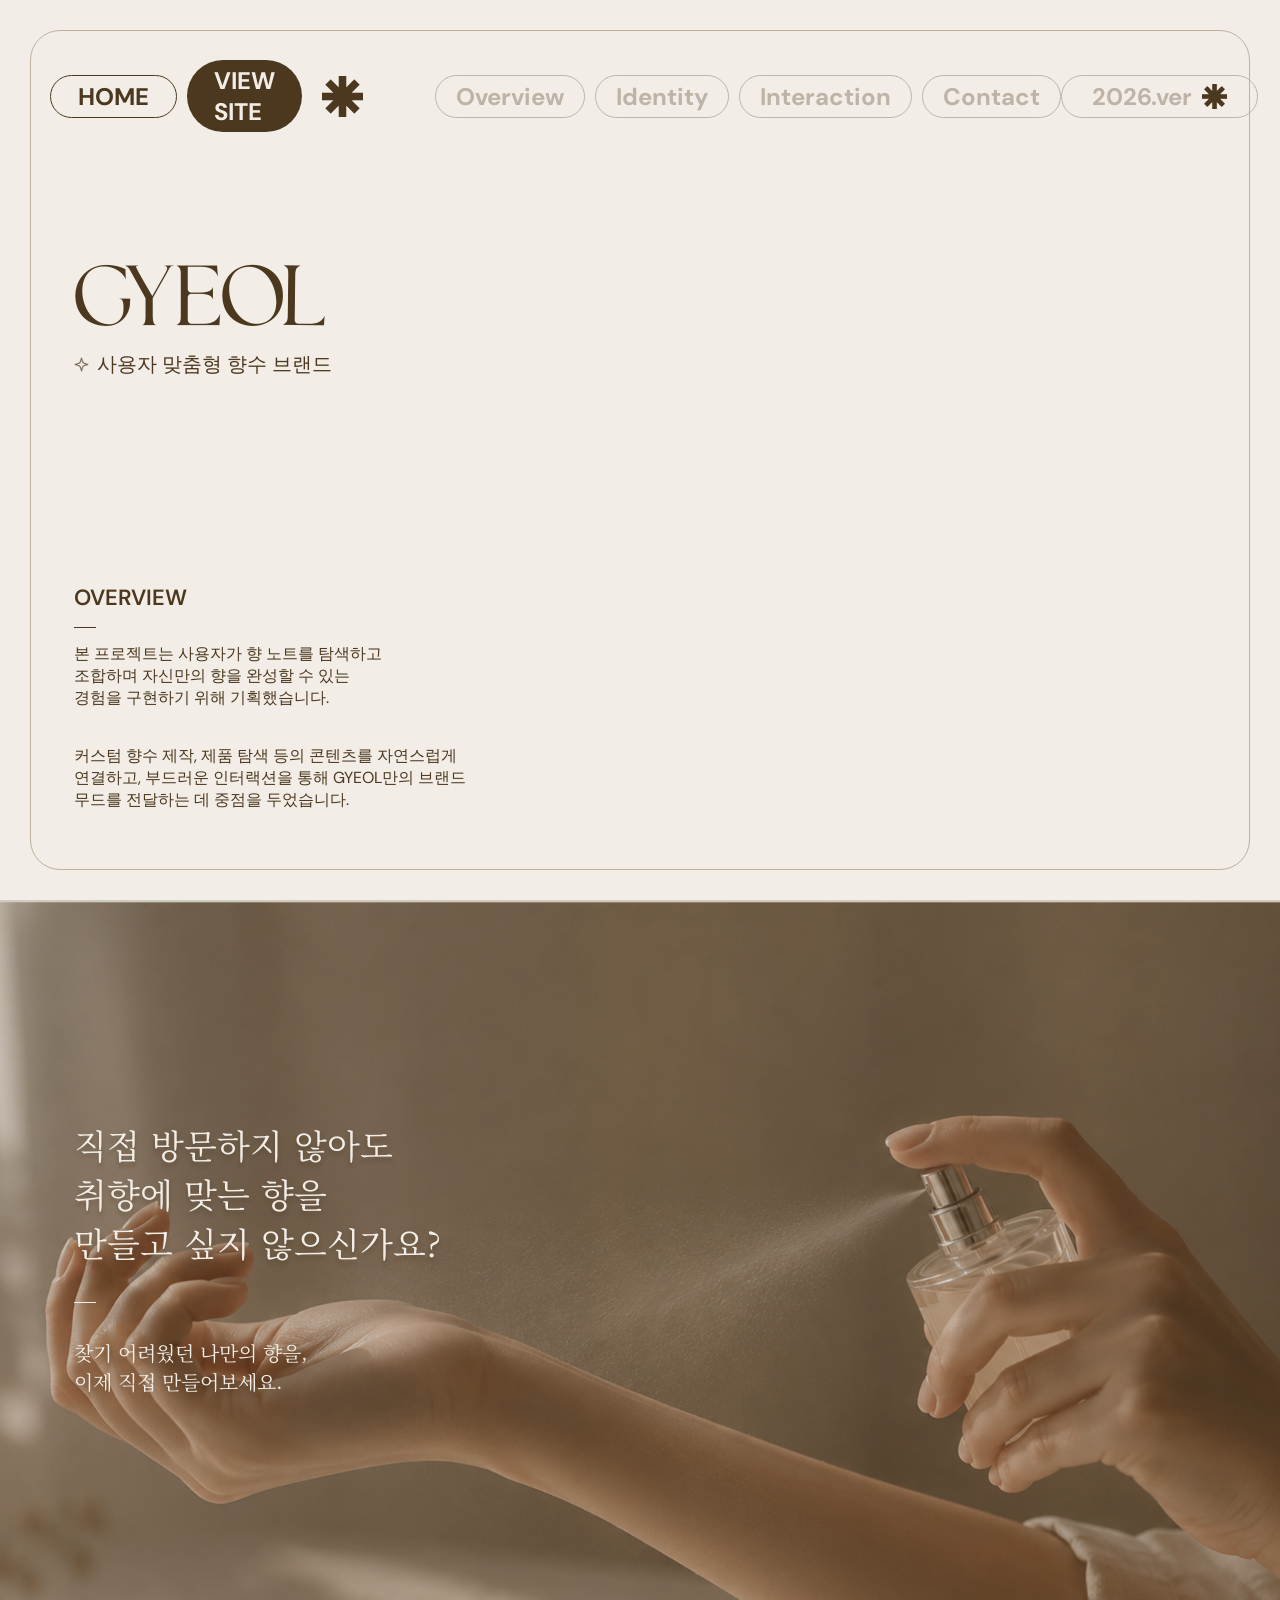
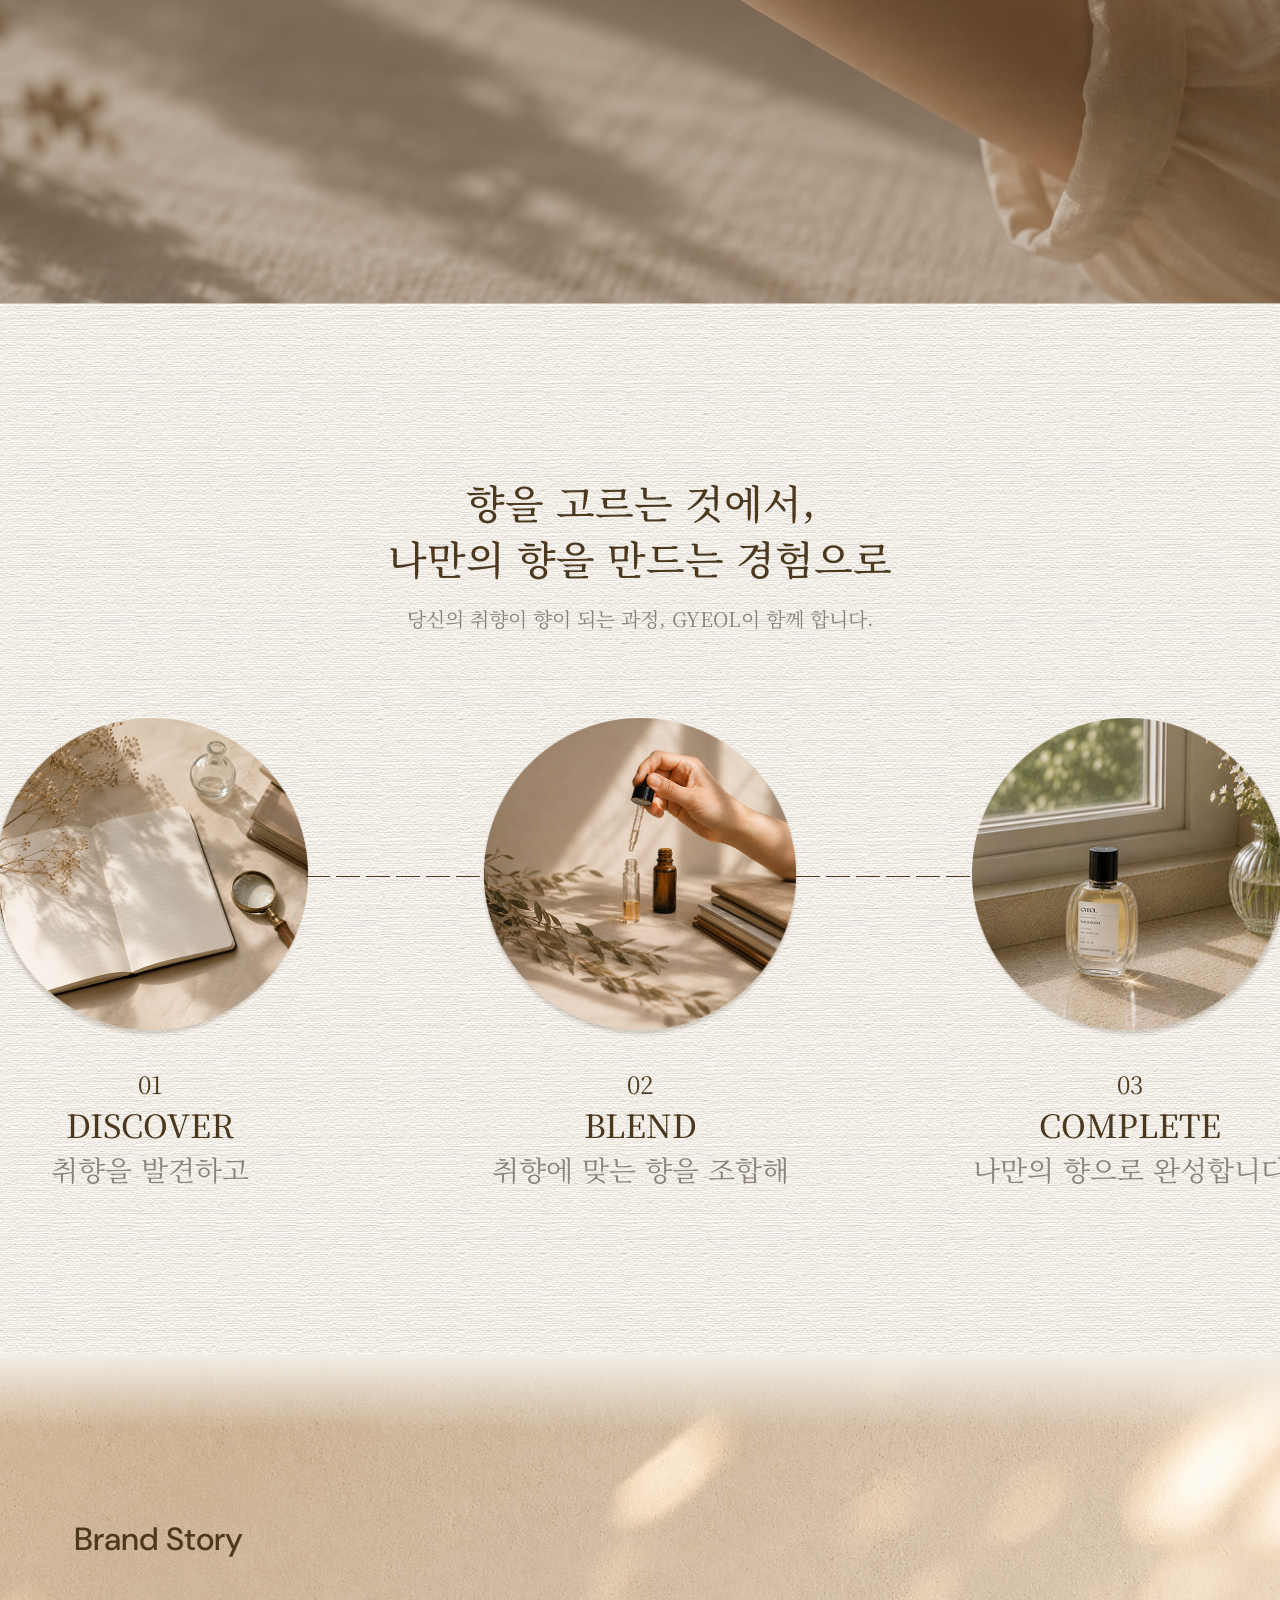
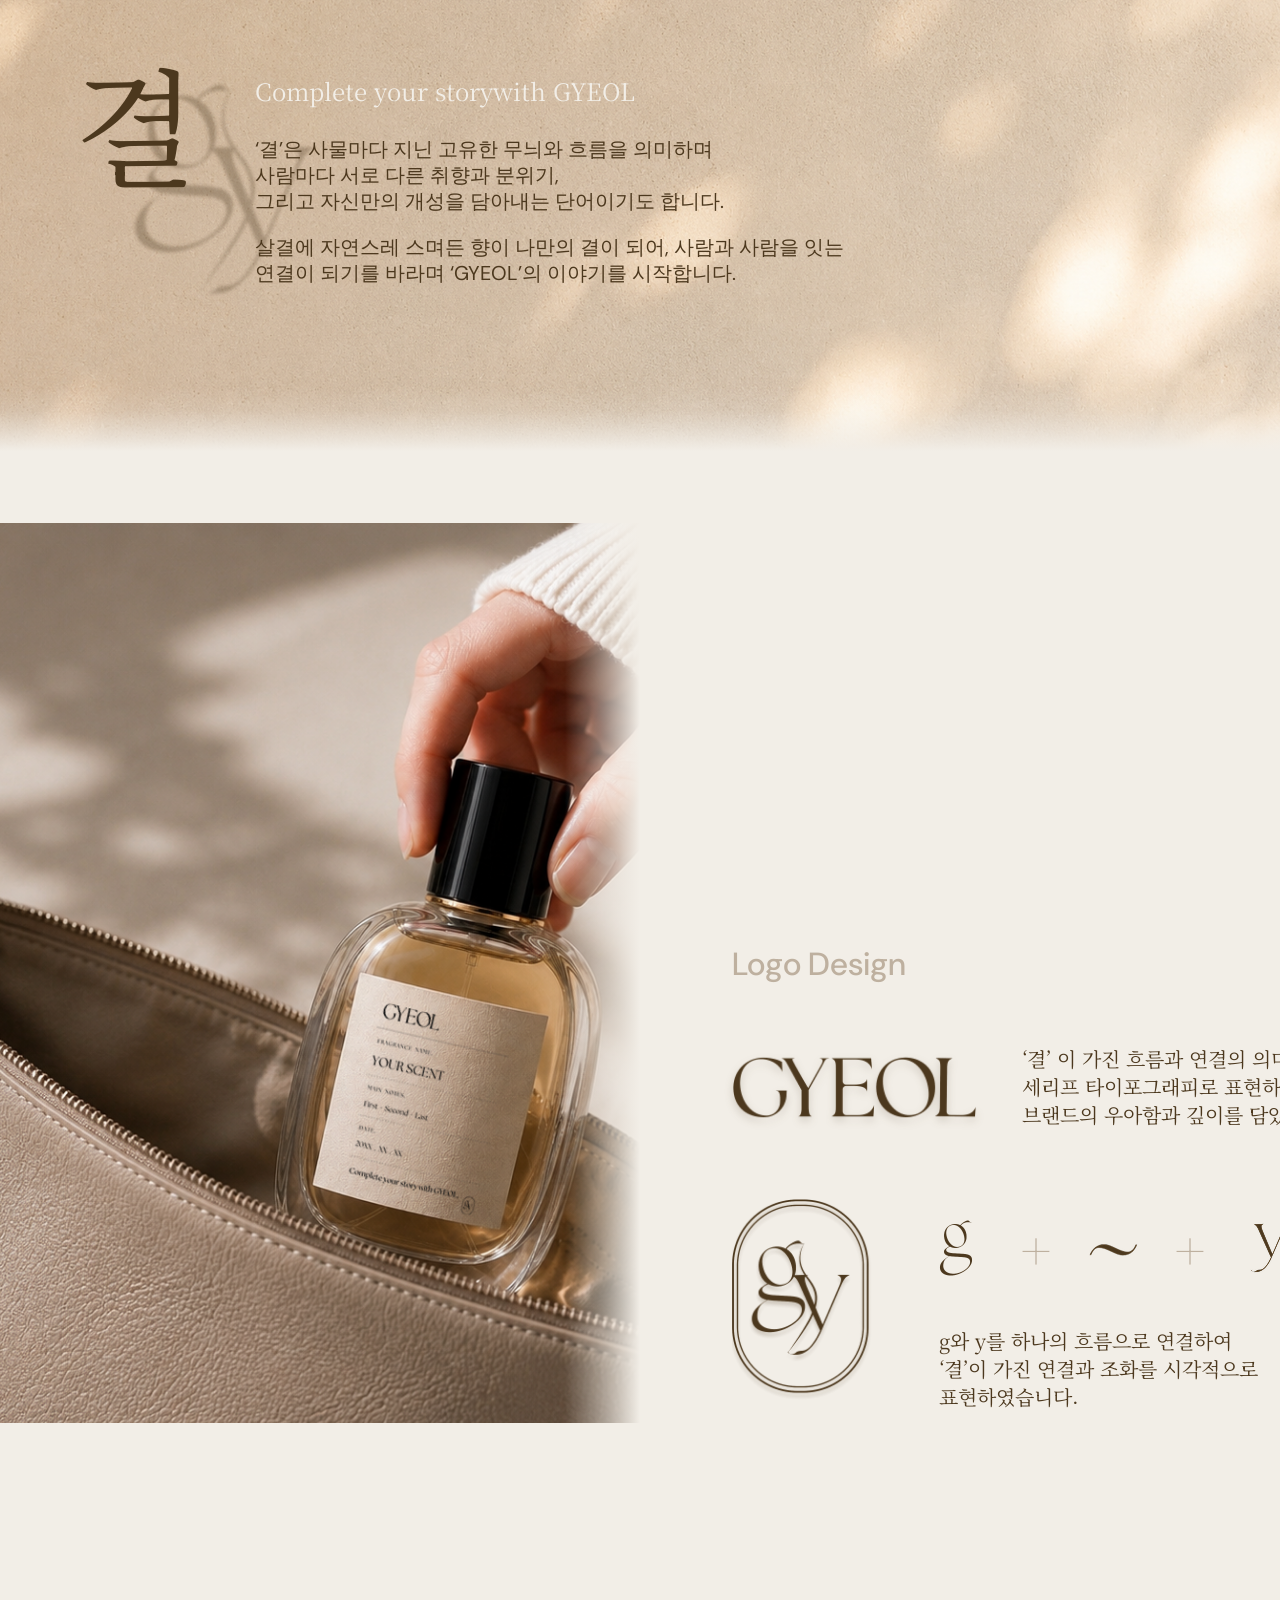
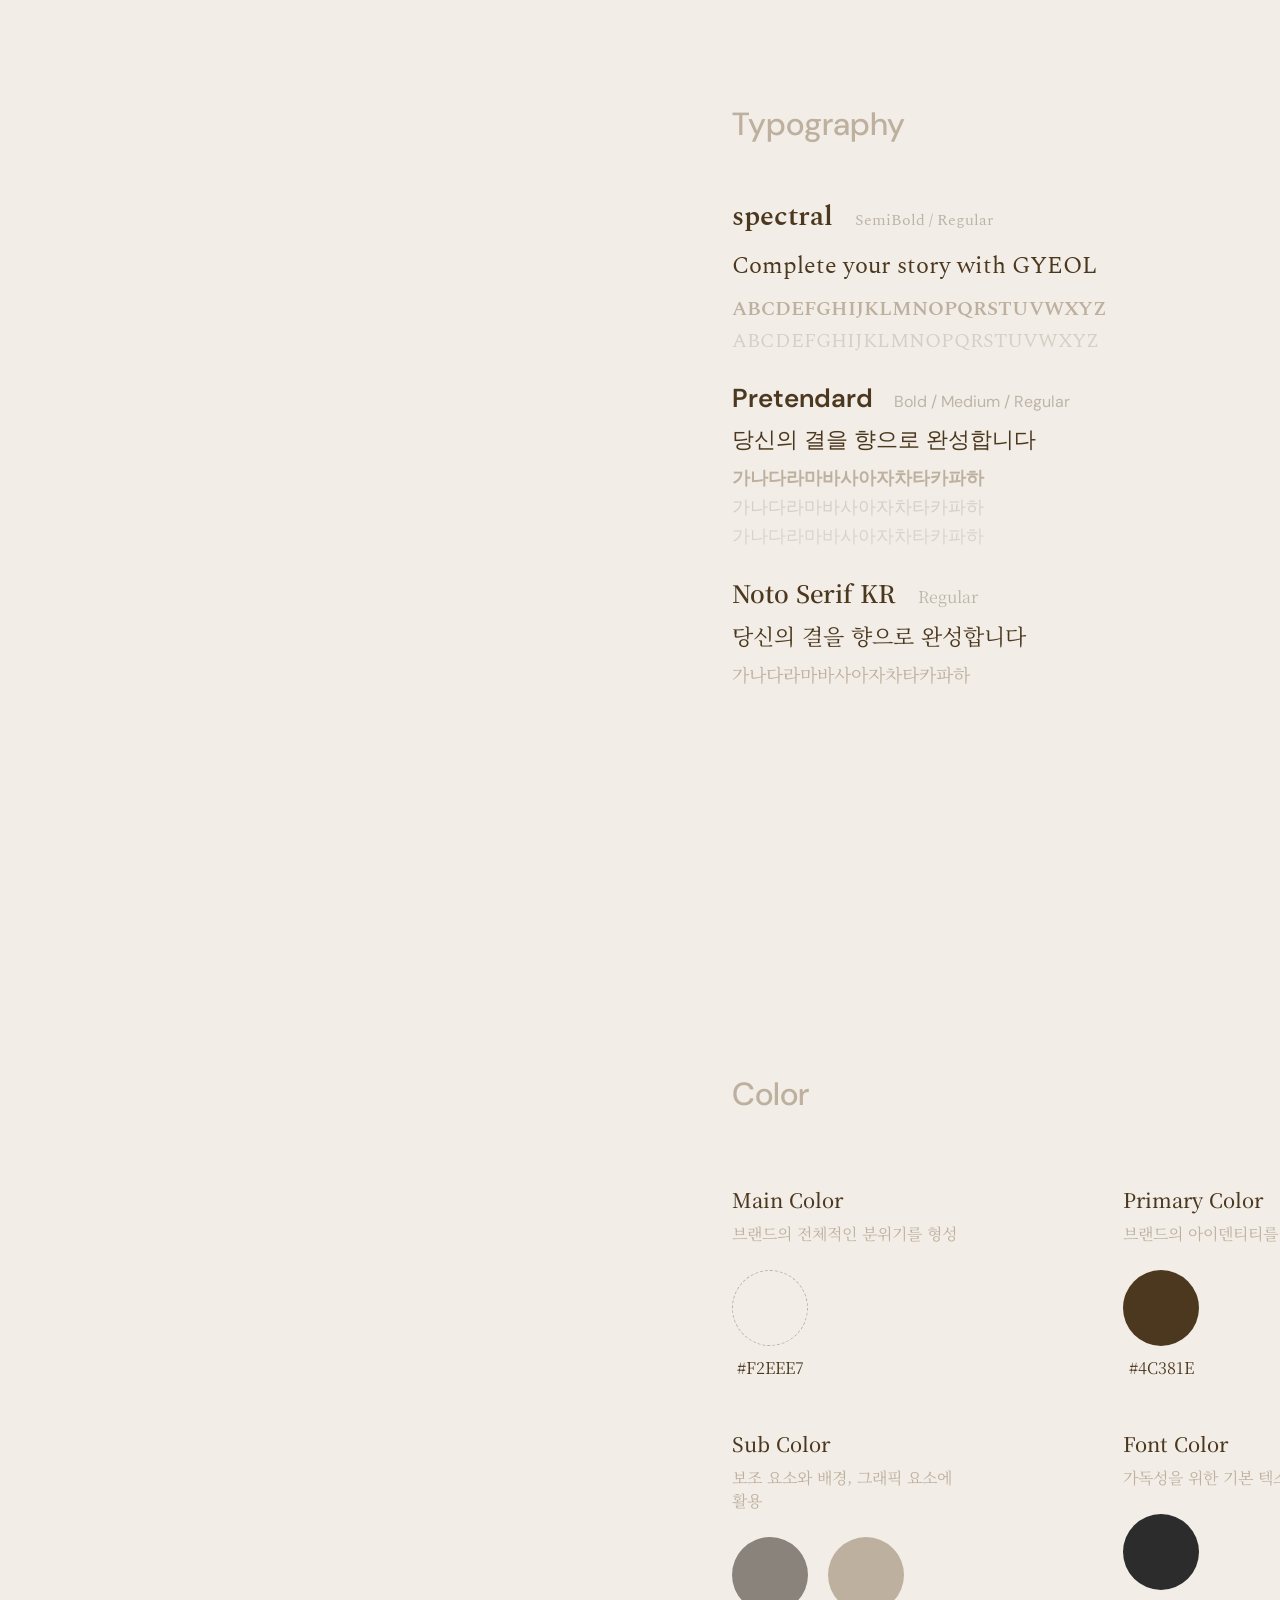
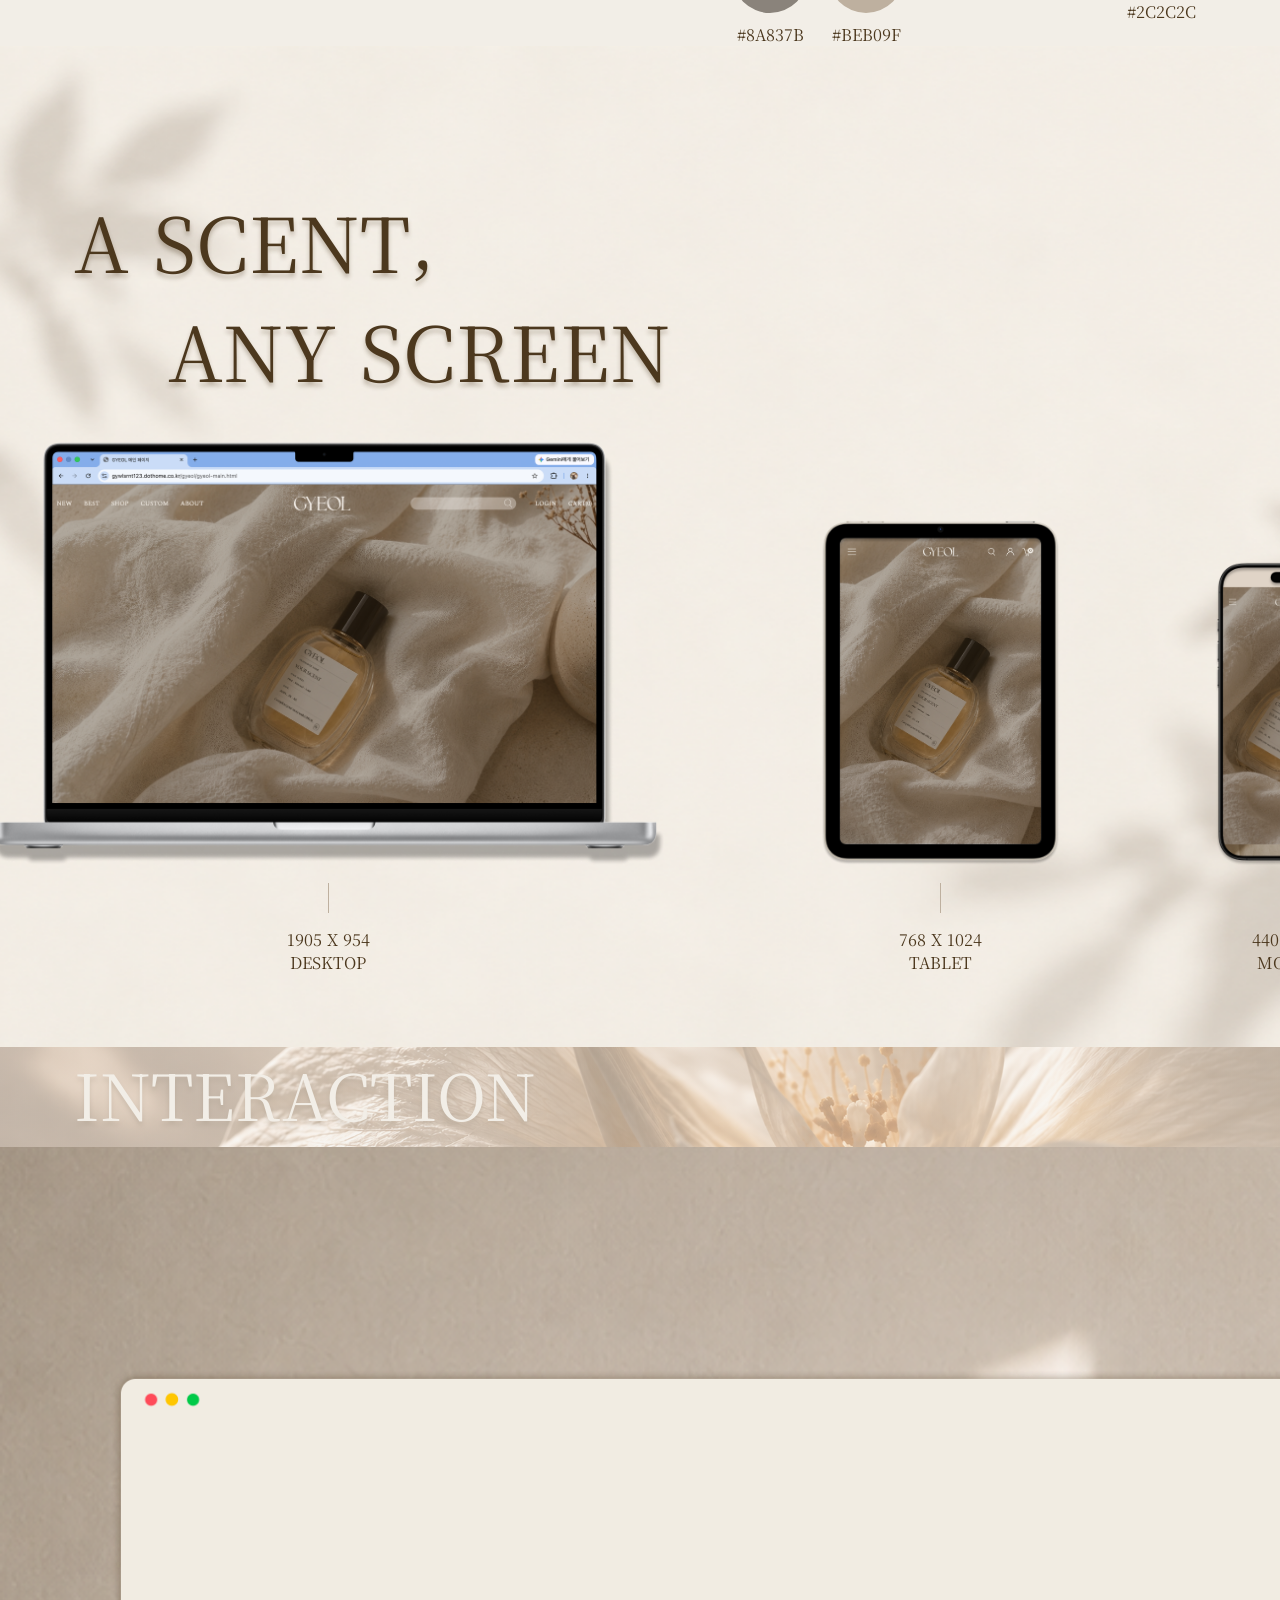
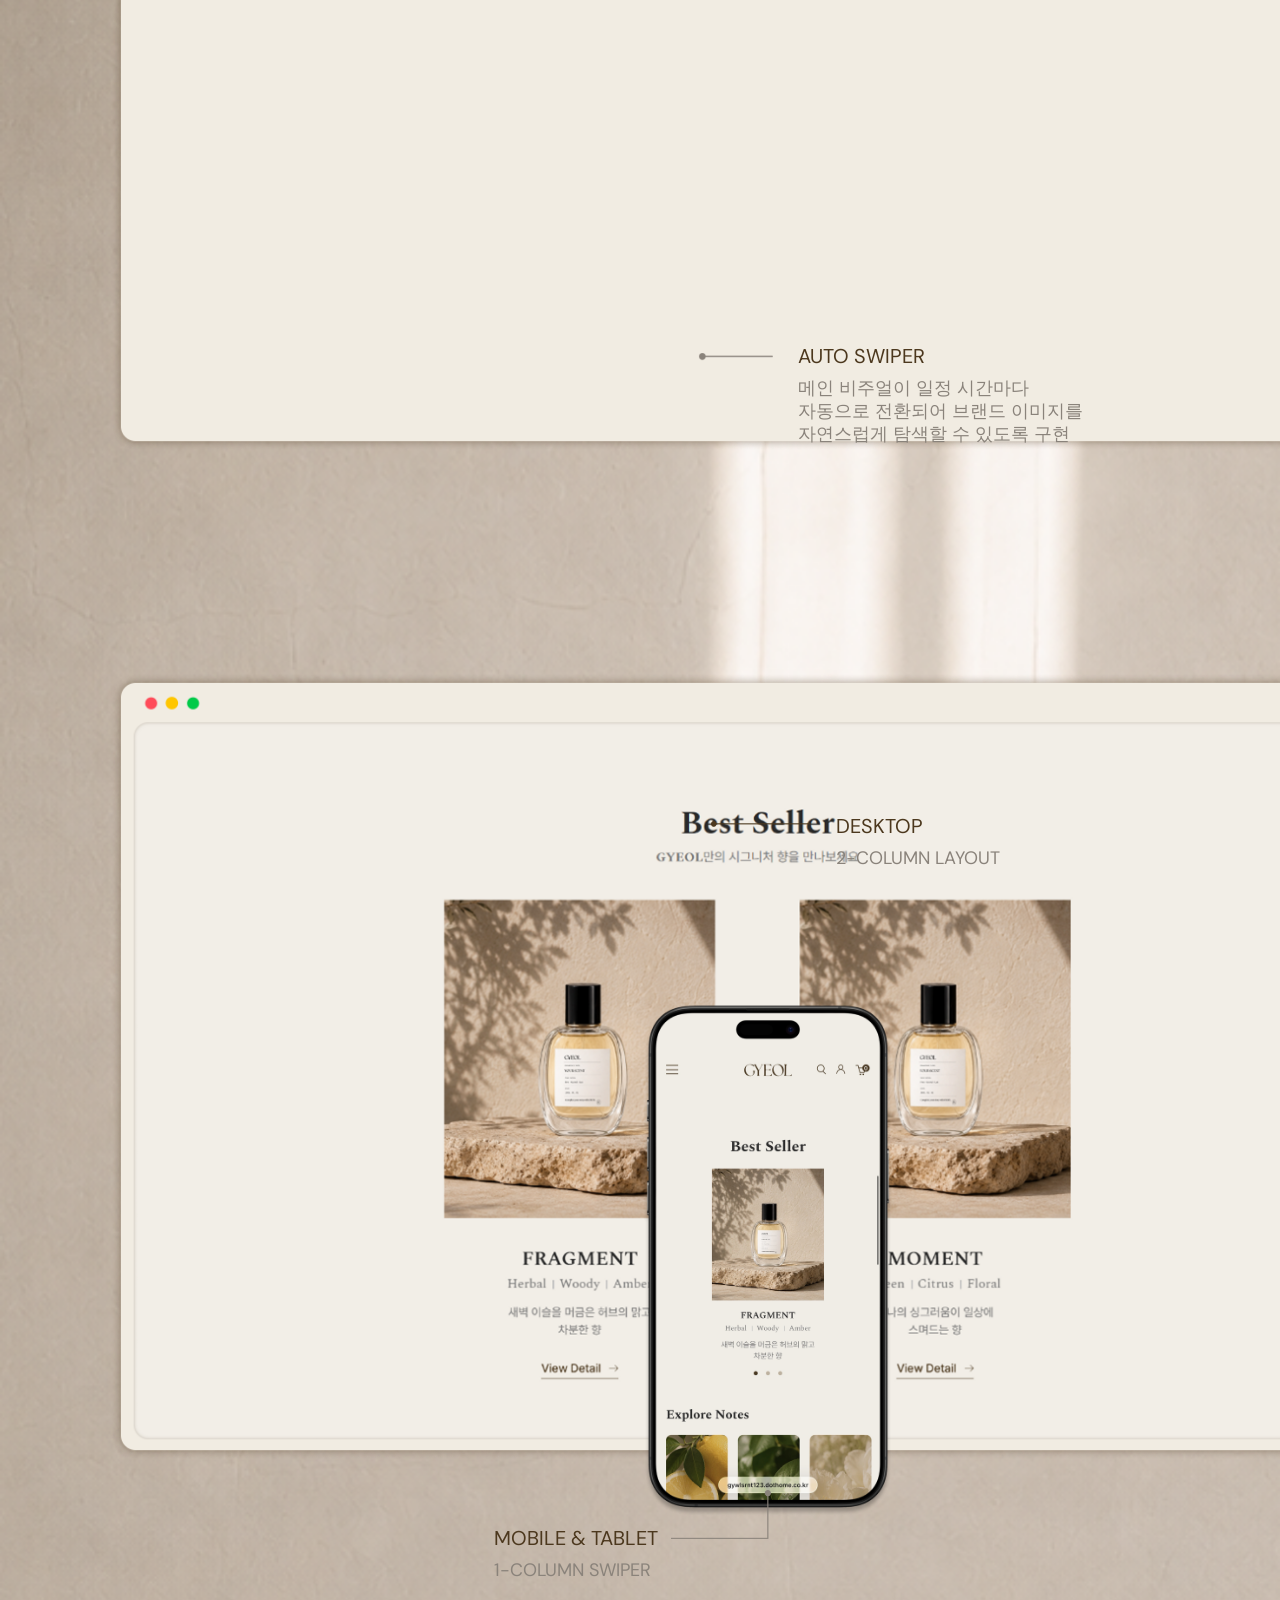
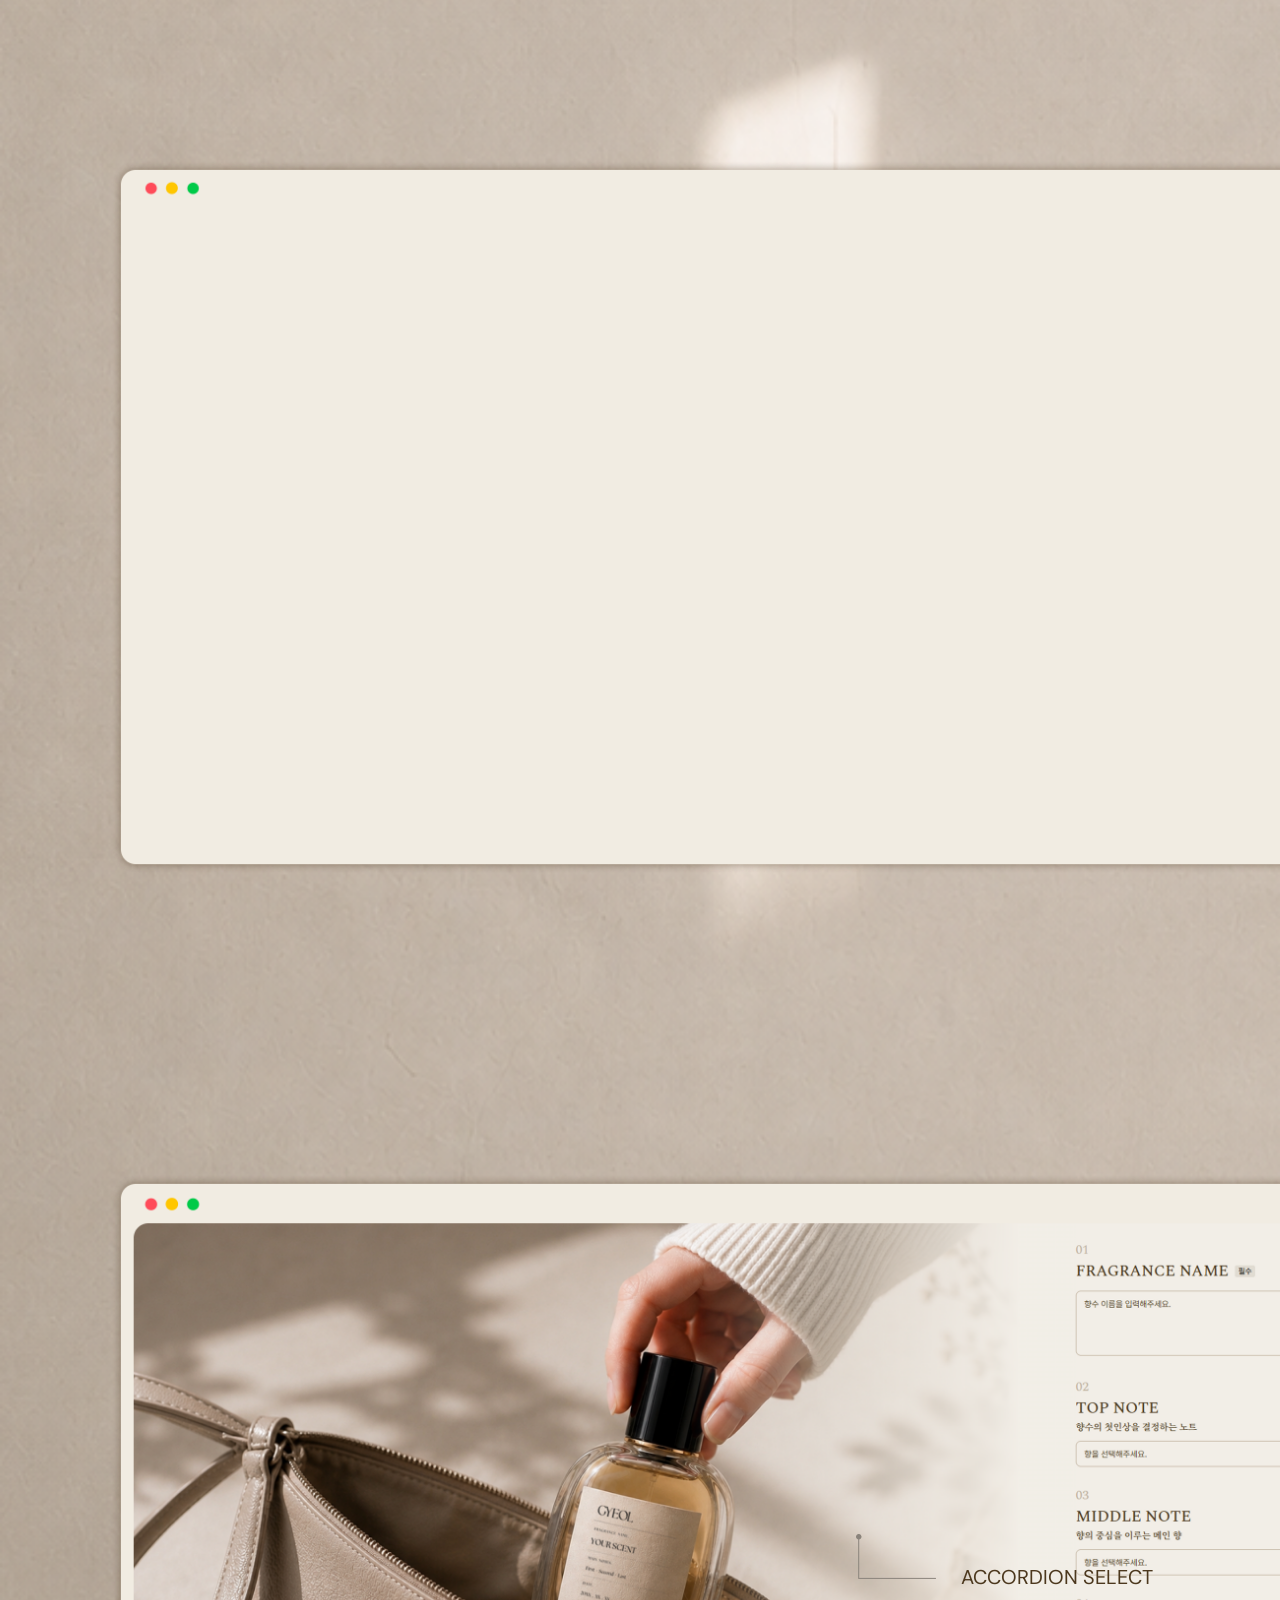
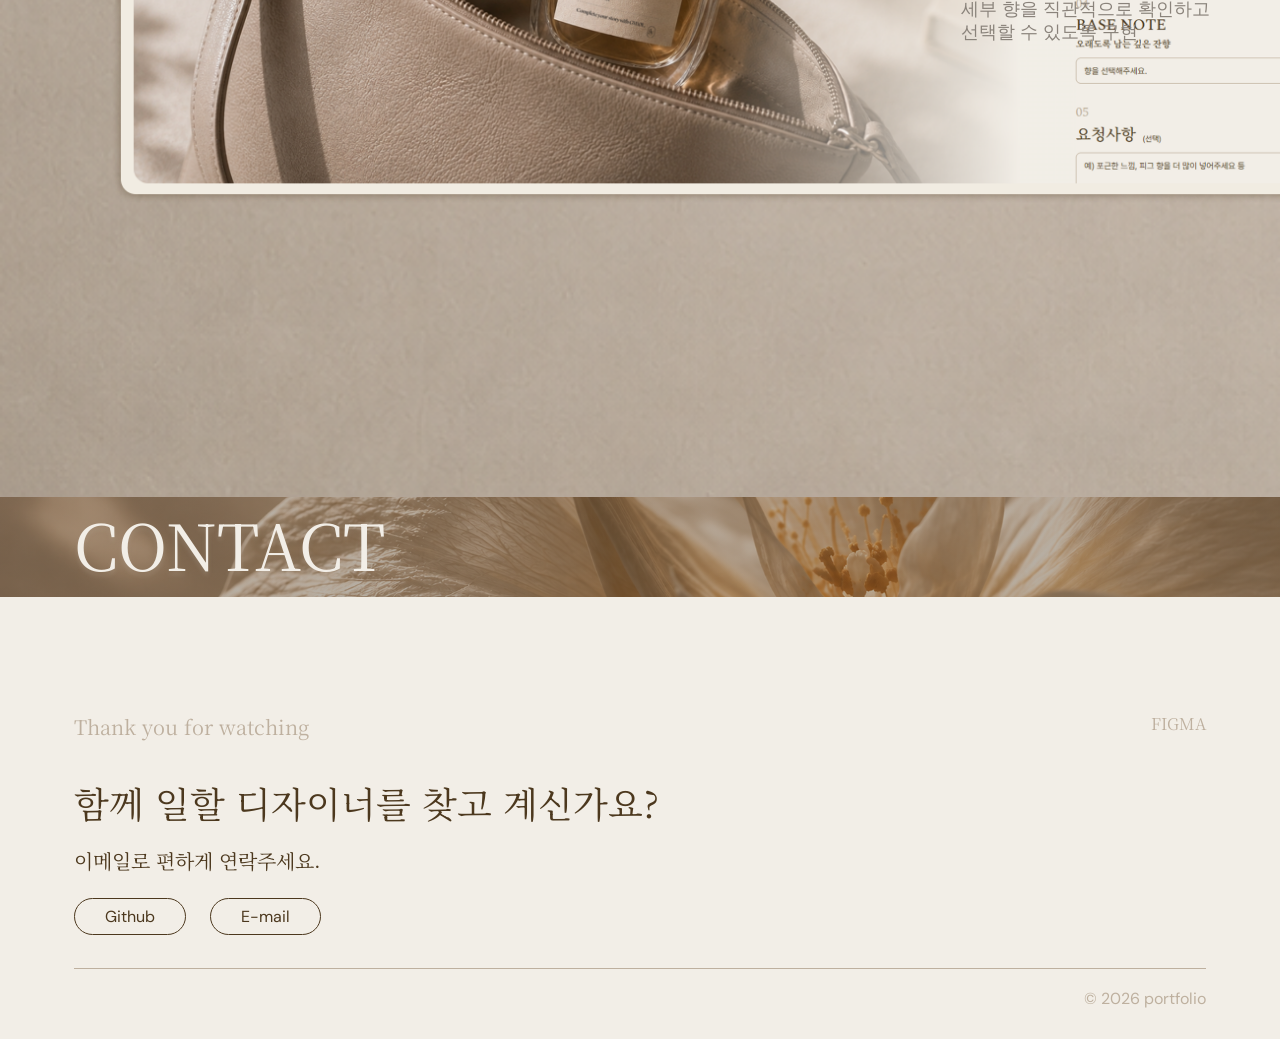
==== gyeol-project.html @ 48977298 "Add portfolio website" ====
<!DOCTYPE html>
<html lang="ko">
<head>
    <meta charset="UTF-8">
    <meta name="viewport" content="width=device-width, initial-scale=1.0">
    <title>GYEOL</title>
    <link rel="stylesheet" href="portfolio.css">

    <link rel="preconnect" href="https://fonts.googleapis.com">
    <link rel="preconnect" href="https://fonts.gstatic.com" crossorigin>
    <link href="https://fonts.googleapis.com/css2?family=DM+Sans:wght@100;400;500;700&display=swap" rel="stylesheet">
    <link href="https://fonts.googleapis.com/css2?family=DM+Sans:wght@400;500;700&family=Do+Hyeon&family=Titan+One&display=swap" rel="stylesheet">
    <link href="https://fonts.googleapis.com/css2?family=Noto+Serif+KR:wght@400;500;600;700&family=Spectral:wght@400;500;600;700&display=swap" rel="stylesheet">

    <script src="js/jquery-4.0.0.min.js"></script>
</head>
<body class="gyeol-page">
    <header id="main-header">
        <div>
            <p><a href="index.html">HOME</a></p>
            <p><a href="https://gywlsrnt123.dothome.co.kr/gyeol/gyeol-main.html">VIEW SITE</a></p>
            <img src="source/gyeol/graphic1.png" alt="">
        </div>
        <nav class="main-nav">
            <a href="#gyeol-hero">Overview</a>
            <a href="#gyeol-answer">Identity</a>
            <a href="#gyeol-interaction">Interaction</a>
            <a href="#gyeol-contact">Contact</a>
        </nav>
        <span class="version">
            2026.ver
            <img src="source/gyeol/graphic1.png" alt="">
        </span>
    </header>
    <!--header end-->

    <main>
        <section id="gyeol-hero">
            <div class="hero-left">
                <h1>
                    <img src="source/gyeol/gyeol-logo.png" alt="GYEOL">
                </h1>
                <p class="subtopic">
                    <img src="source/gyeol/graphic2.png" alt="">
                    <span>사용자 맞춤형 향수 브랜드</span>
                </p>
                <div class="overview">
                    <strong>OVERVIEW</strong>
                    <span class="sLine"></span>
                    <p>
                        본 프로젝트는 사용자가 향 노트를 탐색하고
                        <br>
                        조합하며 자신만의 향을 완성할 수 있는
                        <br>
                        경험을 구현하기 위해 기획했습니다.
                    </p>
                    <p>
                        커스텀 향수 제작, 제품 탐색 등의 콘텐츠를 자연스럽게
                        <br>
                        연결하고, 부드러운 인터랙션을 통해 GYEOL만의 브랜드
                        <br>
                        무드를 전달하는 데 중점을 두었습니다.
                    </p>
                </div>
            </div>
            <div class="hero-right">
                <video class="exVideo" autoplay muted loop playsinline>
                <source src="source/gyeol/fullGyeol.mp4" type="video/mp4">
                </video>
            </div>
        </section>
        <!--gyeol-hero end-->

        <section id="gyeol-question">
            <h2 class="noto">직접 방문하지 않아도<br>취향에 맞는 향을<br>만들고 싶지 않으신가요?</h2>
            <span class="sLine"></span>
            <p class="noto">찾기 어려웠던 나만의 향을,<br>이제 직접 만들어보세요.</p>
        </section>
        <!--gyeol-question end-->

        <section id="gyeol-answer">
            <h2 class="noto">
                향을 고르는 것에서,
                <br>
                나만의 향을 만드는 경험으로
            </h2>
            <p class="noto">당신의 취향이 향이 되는 과정, GYEOL이 함께 합니다.</p>
            <ul class="production">
                <li>
                    <img src="source/gyeol/discover.png" alt="취향을 발견하고">
                    <span class="noto">01</span>
                    <h3 class="noto">DISCOVER</h3>
                    <p class="noto">취향을 발견하고</p>
                </li>
                <li>
                    <img src="source/gyeol/blend.png" alt="취향에 맞는 향을 조합해">
                    <span class="noto">02</span>
                    <h3 class="noto">BLEND</h3>
                    <p class="noto">취향에 맞는 향을 조합해</p>
                </li>
                <li>
                    <img src="source/gyeol/complete.png" alt="나만의 향으로 완성합니다">
                    <span class="noto">03</span>
                    <h3 class="noto">COMPLETE</h3>
                    <p class="noto">나만의 향으로 완성합니다</p>
                </li>
            </ul>
        </section>
        <!--gyeol-answer end-->

        <section id="gyeol-story">
            <div class="left-typo">
                <h2>Brand Story</h2>
                <h3 class="noto">
                    <span>결</span>
                    <img src="source/gyeol/logo_en_4c381e.png" alt="GYEOL 로고">
                </h3>
            </div>
            <div class="right-typo">
                <p class="noto">Complete your storywith GYEOL</p>
                <p>
                    ‘결’은 사물마다 지닌 고유한 무늬와 흐름을 의미하며
                    <br>
                    사람마다 서로 다른 취향과 분위기,
                    <br>
                    그리고 자신만의 개성을 담아내는 단어이기도 합니다.
                </p>
                <p>
                    살결에 자연스레 스며든 향이 나만의 결이 되어, 사람과 사람을 잇는
                    <br>
                    연결이 되기를 바라며 ‘GYEOL’의 이야기를 시작합니다.
                </p>
            </div>
        </section>
        <!--gyeol-story end-->

        <section id="gyeol-identity" class="identity-section">
            <div class="identity-left">
                <img src="source/gyeol/mockup7.png" alt="">
            </div>
            <div class="identity-right">
                <article class="logoD">
                    <h2>Logo Design</h2>
                    <div class="gExplain">
                        <img src="source/gyeol/gyeol-logo.png" alt="GYEOL">
                        <p class="noto">
                            ‘결’ 이 가진 흐름과 연결의 의미를
                            <br>
                            세리프 타이포그래피로 표현하여
                            <br>
                            브랜드의 우아함과 깊이를 담았습니다.
                        </p>
                    </div>
                    <div class="lExplain">
                        <img src="source/gyeol/label_4c381e.png" alt="GYEOL 심볼 로고">
                        <ul>
                            <li><img src="source/gyeol/g_4c381e.png" alt=""></li>
                            <li>+</li>
                            <li><img src="source/gyeol/m_4c381e.png" alt=""></li>
                            <li>+</li>
                            <li><img src="source/gyeol/y_4c381e.png" alt=""></li>
                        </ul>
                        <p class="noto">
                           g와 y를 하나의 흐름으로 연결하여
                            <br>
                            ‘결’이 가진 연결과 조화를 시각적으로
                            <br>
                            표현하였습니다. 
                        </p>
                    </div>
                </article>
                <article class="identity-panel typography-panel">
                    <h2>Typography</h2>
                    <div class="font-group spectral-font">
                        <p class="font-name spect">
                            spectral
                            <span class="spect">SemiBold / Regular</span>
                        </p>
                        <p class="font-example spect">
                            Complete your story with GYEOL
                        </p>
                        <p class="font-alphabet semibold spect">
                            ABCDEFGHIJKLMNOPQRSTUVWXYZ
                        </p>
                        <p class="font-alphabet regular spect">
                            ABCDEFGHIJKLMNOPQRSTUVWXYZ
                        </p>
                    </div>
                    <div class="font-group pretendard-font">
                        <p class="font-name">
                            Pretendard
                            <span>Bold / Medium / Regular</span>
                        </p>
                        <p class="font-example">
                            당신의 결을 향으로 완성합니다
                        </p>
                        <p class="font-korean bold">
                            가나다라마바사아자차타카파하
                        </p>
                        <p class="font-korean medium">
                            가나다라마바사아자차타카파하
                        </p>
                        <p class="font-korean regular">
                            가나다라마바사아자차타카파하
                        </p>
                    </div>
                    <div class="font-group noto-font">
                        <p class="font-name noto">
                            Noto Serif KR
                            <span class="noto">Regular</span>
                        </p>
                        <p class="font-example noto">
                            당신의 결을 향으로 완성합니다
                        </p>
                        <p class="font-korean regular noto">
                            가나다라마바사아자차타카파하
                        </p>
                    </div>
                </article>
                <article class="identity-panel color-panel">
                    <h2>Color</h2>
                    <div class="color-grid">
                        <div class="color-group main-color">
                            <h3 class="noto">Main Color</h3>
                            <p class="color-desc noto">브랜드의 전체적인 분위기를 형성</p>
                            <div class="color-chips">
                                <div class="color-item">
                                    <span class="color-circle color-main"></span>
                                    <p class="noto">#F2EEE7</p>
                                </div>
                            </div>
                        </div>
                        <div class="color-group primary-color">
                            <h3 class="noto">Primary Color</h3>
                            <p class="color-desc noto">브랜드의 아이덴티티를 강조</p>
                            <div class="color-chips">
                                <div class="color-item">
                                    <span class="color-circle color-primary"></span>
                                    <p class="noto">#4C381E</p>
                                </div>
                            </div>
                        </div>
                        <div class="color-group sub-color">
                            <h3 class="noto">Sub Color</h3>
                            <p class="color-desc noto">보조 요소와 배경, 그래픽 요소에 활용</p>
                            <div class="color-chips">
                                <div class="color-item">
                                    <span class="color-circle color-sub01"></span>
                                    <p class="noto">#8A837B</p>
                                </div>
                                <div class="color-item">
                                    <span class="color-circle color-sub02"></span>
                                    <p class="noto">#BEB09F</p>
                                </div>
                            </div>
                        </div>
                        <div class="color-group font-color">
                            <h3 class="noto">Font Color</h3>
                            <p class="color-desc noto">가독성을 위한 기본 텍스트 컬러</p>
                            <div class="color-chips">
                                <div class="color-item">
                                    <span class="color-circle color-font"></span>
                                    <p class="noto">#2C2C2C</p>
                                </div>
                            </div>
                        </div>
                    </div>
                </article>
            </div>
        </section>
        <!--gyeol-identity end-->

        <section id="screen">
            <h2 class="noto">
                <span>A SCENT,</span>
                <span>ANY SCREEN</span>
            </h2>
            <ul>
                <li>
                    <img src="source/gyeol/desktop.png" alt="1920*954">
                    <span class="hLine"></span>
                    <p class="noto">
                        1905 X 954
                        <br>
                        DESKTOP
                    </p>
                </li>
                <li>
                    <img src="source/gyeol/ipad.png" alt="768*1024">
                    <span class="hLine"></span>
                    <p class="noto">
                        768 X 1024
                        <br>
                        TABLET
                    </p>
                </li>
                <li>
                    <img src="source/gyeol/iPhone16ProMax1.png" alt="440*956">
                    <span class="hLine"></span>
                    <p class="noto">
                        440 X 956
                        <br>
                        MOBILE
                    </p>
                </li>
            </ul>
        </section>
        <!--screen end-->

        <section id="gyeol-interaction" class="interaction-section">
            <div class="interaction-title">
                <p class="noto">INTERACTION</p>
            </div>

            <div class="interaction-item">
                <div class="interaction-visual">
                    <video class="heroVideo" autoplay muted loop playsinline>
                        <source src="source/gyeol/gyeol-hero.mp4" type="video/mp4">
                    </video>
                    <img src="source/gyeol/mac1.png" alt="">
                </div>
                <div class="interaction-text">
                    <img src="source/gyeol/line1.png" alt="">
                    <h3>AUTO SWIPER</h3>
                    <p>
                        메인 비주얼이 일정 시간마다
                        <br>
                        자동으로 전환되어 브랜드 이미지를
                        <br>
                        자연스럽게 탐색할 수 있도록 구현
                    </p>
                </div>
            </div>
            <div class="interaction-item">
                <div class="interaction-visual">
                    <img src="source/gyeol/best.png" alt="">
                    <img class="best-phone" src="source/gyeol/iPhone16ProMax.png" alt="">
                </div>
                <div class="interaction-text desktop-text">
                    <img src="source/gyeol/line2.png" alt="">
                    <h3>DESKTOP</h3>
                    <p>2-COLUMN LAYOUT</p>
                </div>
                <div class="interaction-text mobile-text">
                    <img src="source/gyeol/line3.png" alt="">
                    <h3>MOBILE & TABLET</h3>
                    <p>1-COLUMN SWIPER</p>
                </div>
            </div>
            <div class="interaction-item">
                <div class="interaction-visual">
                    <video class="noteVideo" autoplay muted loop playsinline>
                        <source src="source/gyeol/note.mp4" type="video/mp4">
                    </video>
                    <img src="source/gyeol/mac3.png" alt="">
                </div>
                <div class="interaction-text horizontal-text">
                    <img src="source/gyeol/line4.png" alt="">
                    <h3>HORIZONTAL SWIPER</h3>
                    <p>
                        향 노트를 좌우로 넘기며 간편하게
                        <br>
                        탐색할 수 있도록 구성
                    </p>
                </div>
            </div>
            <div class="interaction-item accordion-item">
                <div class="interaction-visual">
                    <img src="source/gyeol/blendD.png" alt="">
                    <video class="phoneVideo" autoplay muted loop playsinline>
                        <source src="source/gyeol/phoneVideo.mp4" type="video/mp4">
                    </video>
                </div>
                <div class="interaction-text accordion-text">
                    <img src="source/gyeol/line5.png" alt="">
                    <h3>ACCORDION SELECT</h3>
                    <p>
                        세부 향을 직관적으로 확인하고
                        <br>
                        선택할 수 있도록 구현
                    </p>
                </div>
            </div>
        </section>
    </main>

    <footer id="gyeol-contact">
        <div class="contact-title">
            <p class="noto">CONTACT</p>
        </div>
        <div class="contact-top">
            <div class="contact-left">
                <span class="noto">Thank you for watching</span>
                <h2 class="noto">함께 일할 디자이너를 찾고 계신가요?</h2>
                <p class="noto">이메일로 편하게 연락주세요.</p>
                <a class="gyeol-github" href="https://github.com/gywlsrnt123-cmd">Github</a>
                <a class="gyeol-email" href="mailto:gywlsrnt123@naver.com">E-mail</a>
            </div>
            <div class="contact-right">
                <a class="noto" href="https://www.figma.com/design/eHbIeuLdFx3pdR18Tp4HQK/GYEOL?m=auto&t=K8bXo7rWv0YH0FYU-1">FIGMA</a>
            </div>
        </div>
        <div class="contact-bottom">
            <p class="Lline"></p>
            <span>© 2026 portfolio</span>
        </div>
    </footer>
    <script>
        document.querySelectorAll('header a[href^="#"]').forEach((link) => {
            link.addEventListener("click", (event) => {
                if (event.ctrlKey || event.metaKey || event.shiftKey || event.altKey) return;

                const target = document.getElementById(link.hash.slice(1));
                if (!target) return;

                event.preventDefault();

                const header = link.closest("header");
                const headerOffset = Math.max(0, header.getBoundingClientRect().bottom) + 20;
                const targetTop = target.getBoundingClientRect().top + window.scrollY;

                window.scrollTo({
                    top: Math.max(0, targetTop - headerOffset),
                    behavior: window.matchMedia("(prefers-reduced-motion: reduce)").matches
                        ? "auto"
                        : "smooth"
                });
            });
        });
    </script>
    <script>
        document.querySelectorAll('a[href^="mailto:"]').forEach((link) => {
            link.setAttribute("title", "이메일 주소 복사");
            if (link.hasAttribute("aria-label")) {
                link.setAttribute("aria-label", "이메일 주소 복사");
            }

            link.addEventListener("click", async (event) => {
                event.preventDefault();
                const email = decodeURIComponent(link.getAttribute("href").slice(7).split("?")[0]);

                try {
                    await navigator.clipboard.writeText(email);
                    alert("이메일 주소를 복사했어요. 메일의 받는 사람에 붙여 넣어 주세요.");
                } catch {
                    prompt("아래 이메일 주소를 복사해 주세요.", email);
                }
            });
        });
    </script>
    <script>
        (() => {
            const header = document.querySelector("header");
            if (!header) return;

            const updateHeader = () => {
                header.classList.toggle("is-scrolled", window.scrollY > 30);
            };

            updateHeader();
            window.addEventListener("scroll", updateHeader, { passive: true });
            window.addEventListener("pageshow", updateHeader);
        })();
    </script>
</body>
</html>
---- portfolio.css ----
/*basic style*/
*{margin: 0; padding: 0; box-sizing: border-box;}
h1,h2,h3{
    font-weight: normal;
}
ul{list-style: none;}
a{text-decoration: none;}
img{vertical-align: top;}
html,
body{
    width: 100%;
    overflow-x: clip;
    font-family: "DM Sans", sans-serif;
}

/*font style*/
.dm{
    font-family: "DM Sans", sans-serif;
    font-style: normal;
}
.titan{
    font-family: "Titan One", sans-serif;
    font-style: normal;
}
.do-hyeon{
    font-family: "Do Hyeon", sans-serif;
    font-style: normal;
}
.spect{
    font-family: "Spectral", serif;
    font-style: normal;
}
.noto{
    font-family: "Noto Serif KR", serif;
    font-style: normal;
}
@font-face{
    font-family: "Road Rage";
    src: url("source/fonts/road-rage/Road_Rage.otf") format("opentype");
    font-weight: 400;
    font-style: normal;
    font-display: swap;
}
.road{
    font-weight: 400;
    font-family: "Road Rage", "DM Sans", sans-serif;
    font-style: normal;
}
.opti{
    font-family: "OPTIBankGothic", "DM Sans", sans-serif;
    font-style: normal;
}

@font-face{
    font-family: "esamanru";
    src: url("https://cdn.jsdelivr.net/gh/projectnoonnu/noonfonts_20-10@1.0/GongGothicBold.woff") format("woff");
    font-weight: 700;
    font-style: normal;
    font-display: swap;
}
.esamanru{
    font-family: "esamanru", "DM Sans", sans-serif;
    font-weight: 700;
    font-style: normal;
}

/*main style*/
/*header style*/
header{
    position: fixed;
    top: 60px;
    z-index: 10;
    display: flex;
    align-items: center;
    justify-content: flex-start;
    width: 100%;
    padding: 0 50px;
}
header>div{
    display: flex;
    align-items: center;
    gap: 10px;
}
header::before{
    content: "";
    position: absolute;
    inset: -16px 30px;
    z-index: -1;
    border-radius: 50px;
    background: rgba(34,34,34,0.8);
    backdrop-filter: blur(12px);
    opacity: 0;
    transition: opacity 0.25s ease;
    pointer-events: none;
}
header.is-scrolled::before{
    opacity: 1;
}
.main-page header::before{
    background: rgba(35,41,214,0.85);
}
.gyeol-page header::before{
    background: rgba(242,238,231,0.8);
}
.gyeol-page header.is-scrolled .main-nav>a,
.gyeol-page header.is-scrolled>.version{
    color: #4C381E;
    border-color: #4C381E;
}
header>div>p:first-of-type{
    font-weight: 700;
    font-size: 24px;
    color: #DCFF00;
    border: 1px solid #DCFF00;
    border-radius: 50px;
    display: inline-block;
    padding: 5px 27px;
}
header>div>p:last-of-type{
    font-weight: 700;
    font-size: 24px;
    color: #D5AAD5;
    background: #DCFF00;
    border-radius: 50px;
    display: inline-block;
    padding: 5px 27px;
}
header>div>img{
    width: 41px;
    margin-left: 10px;
}
.main-nav{
    display: flex;
    gap: 10px;
    margin-left: 72px;
}
.main-nav>a{
    color: #FFFFFF;
    font-weight: 700;
    font-size: 24px;
    border: 1px solid #FFFFFF;
    border-radius: 50px;
    padding: 5px 20px;
}
header>.version{
    display: flex;
    align-items: center;
    gap: 10px;
    margin-left: auto;
    font-weight: 700;
    font-size: 24px;
    color: #FFFFFF;
    border: 1px solid #FFFFFF;
    border-radius: 50px;
    padding: 5px 30px;
}
header>.version>img{
    width: 25px;
}

/*hero style*/
#main-hero{
    position: relative;
    z-index: 7;
    min-height: 100vh;
    background-image: url("source/main/background1-1.png");
    background-repeat: no-repeat;
    background-position: center;
    background-size: cover;
}
#main-hero::before{
    content: "";
    position: absolute;
    inset: 30px;
    z-index: 1;
    border: 1px solid #FFFFFF;
    border-radius: 30px;
    pointer-events: none;
}
.hero-graphic{
    position: absolute;
    inset: 0;
    z-index: 5;
}
.hero-graphic img{
    position: absolute;
}
.graphic-1{
    width: 347px;
    z-index: 10;
    transform: rotate(13.86deg);
    right: 87.23%;
    top: 9.34%;
}
.graphic-2{
    width: 110px;
    left: 27.51%;
    top: 20.75%;
}
.graphic-3{
    width: 185px;
    left: 58.5%;
    top: 19.72%;
    transform: rotate(30deg);
}
.graphic-4{
    width: 220px;
    right: -4.99%;
    bottom: 32.04%;
    transform: rotate(9.88deg);
}
.graphic-5{
    width: 53px;
    right: 38%;
    top: 44.97%;
}
.graphic-6{
    width: 53px;
    left: 32%;
    top: 51.05%;
}
.graphic-7{
    width: 124px;
    left: 36.69%;
    bottom: 16%;
}
.graphic-8{
    width: 70px;
    left: 43.5%;
    bottom: 12%;
    transform: rotate(56.6deg);
}
.graphic-9{
    width: 464px;
    position: absolute;
    width: 464px;
    right: -18%;
    bottom: -180px;
    z-index: 10;
    transform: translateX(-50%);
}
.arrow-1{
    width: 140px;
    right: 27%;
    top: 32.8%;
}
.arrow-2{
    width: 200px;
    left: 7.56%;
    bottom: 12.77%;
}
.flower{
    width: 233px;
    transform: rotate(-17.19deg);
    left: 301px;
    top: 520px;
}
.hero-port{
    width: 191px;
    transform: rotate(-25.45deg);
    left: 1420px;
    top: 454.29px;
}
#main-hero>h1,
#main-hero>.year{
    position: absolute;
    z-index: 2;
}
#main-hero>h1>span{
    display: block;
    position: absolute;
    color: #FFFFFF;
    font-size: 280px;
    white-space: nowrap;
}
#main-hero>h1>span:first-child{
    left: 414px;
    top: 189px;
}
#main-hero>h1>span:last-child{
    left: 647px;
    top: 434px;
}
#main-hero>.year{
    position: absolute;
    font-size: 96px;
    line-height: 110px;
    color: #DCFF00;
    left: 1248px;
    top: 727px;
}

/*marquee style*/
.marquee-section{
    position: relative;
    z-index: 6;
    height: 84px;
    overflow: visible;
}
.marquee{
    width: 100%;
    height: 84px;
    white-space: nowrap;
}
.marquee-green{
    position: relative;
    z-index: 2;
    background-color: #DCFF00;
    color: #2329D6;
}
.marquee-pink{
    position: absolute;
    top: 80px;
    left: -60px;
    z-index: 3;
    width: calc(100% + 120px);
    background-color: #D5AAD5;
    color: #FFFFFF;
    transform: rotate(3.21deg);
    transform-origin: center;
}
.marquee-track{
    display: flex;
    align-items: center;
    width: max-content;
    height: 84px;
    padding-left: 30px;
    font-size: 36px;
    font-weight: 700;
}
.marquee-group{
    display: flex;
    flex: 0 0 auto;
    align-items: center;
    gap: 30px;
    margin-right: 30px;
}
.marquee-track span{
    display: inline-flex;
    flex: 0 0 auto;
    align-items: center;
}
.marquee-track img{
    width: 36px;
    height: 36px;
    object-fit: contain;
}

/*about style*/
/*about-top style*/
.about-top,
.about-bottom{
    position: relative;
}
.about-top{
    height: 1624px;
    overflow: hidden;
    background-image: url("source/main/background2.png");
    background-repeat: no-repeat;
    background-position: center;
    background-size: cover;
}
.about-graphic{
    position: absolute;
    inset: 0;
}
.about-graphic img{
    position: absolute;
}
.Agraphic-1{
    width: 167px;
    left: 14.8%;
    top: 0.2%;
}
.Agraphic-2{
    width: 420px;
    left: -4%;
    top: 7%;
}
.Agraphic-3{
    width: 48px;
    left: 38%;
    top: 20.8%;
}
.Agraphic-4{
    width: 108px;
    right: 44.5%;
    top: 68.4%;
    z-index: 8;
    transform: rotate(-11.59deg);
}
.Agraphic-5{
    width: 180px;
    right: 2%;
    top: 60.49%;
    transform: rotate(-25.45deg);
}
.Aarrow-1{
    width: 331px;
    right: 33.33%;
    top: 26.16%;
}
.Aarrow-2{
    width: 210px;
    right: 53.46%;
    top: 56.2%;
    transform: rotate(8.65deg);
}
.mouse{
    width: 90px;
    right: 11.46%;
    top: 81.2%;
}
.year-2026{
    width: 301px;
    left: 1498px;
    top: 224px;
}
.about-top>p>img{
    position: absolute;
    width: 1083px;
    bottom: -40px;
}
.endless{
    position: absolute;
    left: 168px;
    top: 360px;
    z-index: 7;
}
.endless>h2{
    position: relative;    
    font-weight: 400;
    font-size: 128px;
    line-height: 147px;
    color: #2329D6;
    transform: rotate(-5.06deg);
}
.endless>h2>span:last-child{
    position: absolute;
    display: block;
    left: 80px;
    top: 135px;
}
.endless>p{
    position: absolute;
    left: 110px;
    top: 333px;
    font-weight: 500;
    font-size: 28px;
    line-height: 36px;
    color: #2329D6;
}
.flexible{
    position: absolute;
    left: 1001px;
    top: 1154px;
    z-index: 7;
}
.flexible>h2{
    position: relative;    
    font-weight: 400;
    font-size: 128px;
    line-height: 147px;
    color: #2329D6;
    transform: rotate(3.85deg);
}
.flexible>h2>span:first-child{
    position: absolute;
    display: block;
    left: 100px;
    bottom: 140px;
    font-size: 140px;
}
.flexible>p{
    position: absolute;
    left: 22px;
    top: 172px;
    font-weight: 500;
    font-size: 28px;
    line-height: 36px;
    color: #2329D6;
}

/*about-bottom style*/
.about-bottom{
    position: relative;
    height: 2312px;
    overflow: hidden;
    background: #DCFF00;
}
.about-bottom-title{
    position: absolute;
    inset: 0;
    z-index: 2;
}
.about-bottom-title>img{
    position: absolute;
    top: 0;
    left: 0;
    width: 100%;
    z-index: 1;
}
.about-bottom-title>h2{
    position: absolute;
    top: 0;
    left: 0;
    z-index: 2;
    color: #DCFF00;
    font-size: 128px;
    margin-left: 108px;
}
.about-bottom-title>h2>img{
    width: 494px;
    position: relative;
    top: 105px;
}
.about-quotes{
    position: absolute;
    inset: 0;
    z-index: 1;
    pointer-events: none;
}
.about-quotes>img{
    width: 430px;
    position: absolute;
}
.about-quotes>img:first-child{
    top: 150px;
    left: 30px;
}
.about-quotes>img:last-child{
    right: 30px;
    top: 1120px;
}
.about-typo{
    position: absolute;
    top: 485px;
    left: 148px;
    z-index: 4;
}
.about-typo>p{
    color: #2329D6;
}
.about-typo>p:first-child{
    font-size: 64px;
}
.about-typo>p:last-child{
    font-size: 128px;
}
.folder>img{
    width: 936px;
}
.folder{
    position: absolute;
    top: 850px;
    left: 148px;
    z-index: 4;
    cursor: pointer;
}
.folder-click{
    position: absolute;
    z-index: 2;
    color: #2329D6;
    -webkit-text-stroke: 1px #FFFFFF;
}
.folder-click-left{
    top: -30px;
    left: -28px;
    font-size: 24px;
    transform: rotate(-14deg);
}
.folder-click-right{
    right: -88px;
    bottom: 15px;
    font-size: 30px;
    transform: rotate(10deg);
}
.profile{
    width: 598px;
    position: absolute;
    top: 155px;
    right: 150px;
    z-index: 4;
}
.education{
    position: absolute;
    top: 55%;
    left: 42px;
    z-index: 2;
    color: #2329D6;
    transform: translateY(-50%);
}
.education-title{
    display: flex;
    align-items: center;
    gap: 30px;
}
.panel-toggle{
    padding: 0;
    border: 0;
    background: transparent;
    color: inherit;
    font: inherit;
    font-size: 32px;
    font-weight: 700;
    line-height: 1;
    cursor: pointer;
}
.education-title img{
    width: 590px;
    height: auto;
}
.education-list{
    margin: 30px 0 0;
    padding: 0;
    list-style: none;
}
.education-list li{
    margin-bottom: 30px;
    font-size: 28px;
    font-weight: 500;
    line-height: 1.2;
}
.education-list li:last-child{
    margin-bottom: 0;
}
.education-list li>p{
    display: inline-block;
    margin: 0;
}
.education-list li>p:first-child{
    margin-right: 30px;
}
.education-list li>span{
    display: block;
    margin-top: 15px;
    margin-left: 150px;
    font-size: 20px;
    font-weight: 400;
    line-height: 1.2;
}
.skill{
    position: absolute;
    top: 55%;
    left: 42px;
    z-index: 2;
    color: #2329D6;
    transform: translateY(-50%);
    display: none;
}
.skill-title{
    display: flex;
    align-items: center;
    gap: 30px;
}
.skill-title img{
    width: 590px;
    height: auto;
}
.skill-row{
    display: flex;
    align-items: center;
    gap: 16px;
    margin-top: 30px;
}
.skill-row img{
    height: auto;
    object-fit: contain;
}
.skill-list{
    display: block;
}
.skill-photoshop,
.skill-xd{
    width: 72px;
}
.skill-illustrator,
.skill-premiere{
    width: 73px;
}
.skill-figma{
    width: 82.5px;
}
.skill-html,
.skill-css{
    width: 72px;
}
.skill-javascript{
    width: 73px;
}
.skill-jquery{
    width: 73px;
}
.skill-row-web{
    display: block;
    margin-top: 30px;
    font-size: 0;
}
.skill-row-web img{
    display: inline-block;
    margin-right: 20px;
    vertical-align: top;
}
.skill-row-web img:last-child{
    margin-right: 0;
}
.skill-row-design{
    gap: 20px;
}
.skill-marquee{
    position: absolute;
    top: 1500px;
    left: 0;
    width: 100%;
    overflow: hidden;
    display: flex;
    flex-direction: column;
    gap: 25px;
}
.skill-marquee-row{
    width: 100%;
    white-space: nowrap;
}
.skill-marquee-track{
    display: flex;
    align-items: center;
    width: max-content;
    gap: 30px;
    font-size: 150px;
    line-height: 1;
}
.skill-marquee-track span{
    display: inline-flex;
    flex: 0 0 auto;
    align-items: center;
}
.skill-marquee-track .solid{
    color: #2329D6;
}
.skill-marquee-track .outline{
    color: #DCFF00;
    -webkit-text-stroke: 5px #2329D6;
}
.skill-marquee-track .star img{
    width: 80px;
    height: 80px;
    object-fit: contain;
}
.skill-marquee-track .star{
    display: inline-flex;
    height: 172.5px;
    align-items: center;
}
.skill-marquee-track .star img{
    display: block;
    position: relative;
    top: 7px;
}

/*works end*/
#works{
    position: relative;
    overflow: hidden;
    height: 3574px;
    padding: 120px 90px;
    background-image: url("source/main/background1-4.png");
    background-repeat: no-repeat;
    background-position: center;
    background-size: cover;
}
.works-graphic{
    position: absolute;
    inset: 0;
    z-index: auto;
}
.works-graphic img{
    position: absolute;
}
.wgraphic-1{
    width: 82px;
    left: 580px;
    top: 80px;
    transform: rotate(12.07deg);
}
.wgraphic-2{
    width: 313px;
    left: -124px;
    top: 570px;
}
.wgraphic-3{
    width: 440px;
    right: -7.41%;
    top: 31.53%;
    transform: rotate(15deg);
}
.wgraphic-4{
    width: 53px;
    right: 9.13%;
    top: 44.66%;
}
.wgraphic-5{
    width: 94px;
    left: 42.1%;
    top: 53%;
}
.wgraphic-6{
    width: 340px;
    left: 1517.37px;
    bottom: 925px;
    transform: rotate(-17.26deg);
    z-index: 7;
}
.warrow-1{
    width: 155px;
    right: 21.09%;
    top: 6.32%;
}
.warrow-2{
    width: 131px;
    left: 34.34%;
    bottom: 29.85%;
}
#works h2{
    position: relative;
    z-index: 2;
    font-size: 128px;
    line-height: 1;
    color: #FFFFFF;
}
#works>article{
    position: relative;
}
#works>article:first-of-type{
    height: 1400px;
}
#works>article:last-of-type{
    height: 1200px;
}
#works>.gyeol>.mockup1{
    position: absolute;
    top: 90px;
    left: 0;
    width: min(1198px, 68vw);
    height: auto;
    margin-top: 114px;
}
#works>.gyeol>.Gtool{
    position: absolute;
    bottom: 340px;
    width: 555px;
}
#works>.gyeol>.num{
    position: absolute;
    top: 0;
    right: 0;
    font-size: 300px;
    line-height: 1;
    color: transparent;
    -webkit-text-stroke: 2px #DCFF00;
}
#works>.gyeol>h3,
#works>.gyeol>.date,
#works>.gyeol>.contribution,
#works>.gyeol>.explain,
#works>.gyeol>.view{
    position: absolute;
    right: 0;
    width: 360px;
    margin: 0;
    color: #FFFFFF;
    text-align: right;
}
#works>.gyeol>h3{
    top: 350px;
    font-size: 36px;
    white-space: nowrap;
}
#works>.gyeol>.date{
    top: 426px;
}
#works>.gyeol>.contribution{
    top: 476px;
}
#works>.gyeol>.explain{
    top: 526px;
    line-height: 1.6;
    width: max-content;
    white-space: nowrap;
}
#works>.gyeol>.view{
    top: 680px;
    width: auto;
    padding: 13px 35px;
    border-radius: 30px;
    background: #DCFF00;
    color: #2329D6;
    font-size: 28px;
}
#works>.monster>.mockup2{
    position: absolute;
    top: 220px;
    right: 0;
    z-index: 2;
    width: min(1028px, 58vw);
    height: auto;
}
#works>.monster>.Mtool{
    width: 555px;
    position: absolute;
    right: 0;
    bottom: 110px;
}
#works>.monster>span{
    position: absolute;
    top: 0;
    left: 0;
    color: transparent;
    -webkit-text-stroke: 2px #DCFF00;
    font-size: 300px;
    line-height: 1;
}
#works>.monster>h3,
#works>.monster>.date,
#works>.monster>.contribution,
#works>.monster>.explain,
#works>.monster>.view{
    position: absolute;
    left: 0;
    width: 420px;
    margin: 0;
    color: #FFFFFF;
}
#works>.monster>h3{
    top: 370px;
    font-size: 36px;
}
#works>.monster>.date{
    top: 446px;
}
#works>.monster>.contribution{
    top: 496px;
}
#works>.monster>.explain{
    top: 546px;
    line-height: 1.6;
    width: max-content;
    white-space: nowrap;
}
#works>.monster>.view{
    top: 700px;
    width: auto;
    padding: 13px 35px;
    border-radius: 30px;
    background: #D5AAD5;
    color: #2329D6;
    font-size: 28px;
}
#works>p{
    font-size: 200px;
    text-align: center;
    color: #DCFF00;
}

/*main-contact style*/
#main-contact{
    position: relative;
    overflow: hidden;
    height: 1109px;
    background: #D5AAD5;
}
.contact-graphic{
    position: absolute;
    inset: 0;
    z-index: auto;
}
.contact-graphic img{
    position: absolute;
}
.cgraphic-1{
    width: 247px;
    left: -0.52%;
    top: 11.74%;
    transform: rotate(-15.72deg);
}
.cgraphic-2{
    width: 30px;
    left: 13.8%;
    top: 24.34%;
}
.cgraphic-3{
    width: 15px;
    left: 10.4%;
    top: 31.34%;
}
.cgraphic-4{
    width: 76px;
    left: 20.16%;
    top: 47.35%;
}
.cgraphic-5{
    width: 125px;
    right: 17.59%;
    top: 34.64%;
    transform: rotate(30deg);
    z-index: 3;
}
.cgraphic-6{
    width: 53px;
    left: 34%;
    bottom: 21.72%;
    z-index: 3;
}
.cgraphic-7{
    width: 405px;
    right: -3.93%;
    bottom: -8.86%;
    opacity: 0.8;
}
.contact-title{
    position: relative;
    height: 155px;
    overflow: hidden;
}
.contact-title>h2{
    margin-left: 108px;
    color: #2329D6;
    font-size: 128px;
    position: absolute;
    inset: 0;
    z-index: 2;
}
.contact-title>img{
    position: absolute;
    top: 0;
    left: 0;
    width: 100%;
    object-fit: cover;
    z-index: 1;
}
.main-thank{
    position: relative;
    height: 954px;
}
.main-thank::before{
    content: "";
    position: absolute;
    inset: 30px;
    z-index: 1;
    border: 1px solid #FFFFFF;
    border-radius: 30px;
    pointer-events: none;
}
.main-thank>h3{
    position: absolute;
    top: 420px;
    left: 0;
    z-index: 2;
    width: 100%;
    margin: 0;
    color: #333333;
    text-align: center;
    transform: translateY(-50%);
}
.main-thank>h3>span{
    display: block;
}
.main-thank>h3>span:first-of-type{
    font-size: 200px;
}
.main-thank>h3>span:last-of-type{
    font-size: 128px;
}
.site{
    position: absolute;
    left: 50%;
    transform: translateX(-50%);
    bottom: 220px;
}
.site>.github{
    padding: 13px 55px;
    border-radius: 50px;
    background: #FFFFFF;
    color: #333333;
    font-size: 40px;
    margin-right: 60px;
}
.site>.mail{
    padding: 13px 55px;
    border-radius: 50px;
    background: #333333;
    color: #FFFFFF;
    font-size: 40px;
}
.figma-link>p{
    margin: 0 0 10px;
    font-weight: 600;
    font-size: 22px;
    line-height: 31px;
    color: #FFFFFF;
}
.figma-link{
    position: absolute;
    left: 64px;
    bottom: 60px;
}
.figma-link>a{
    font-weight: 400;
    font-size: 21px;
    line-height: 31px;
    color: #FFFFFF;
    padding: 3px;
}
.figma-link>a:first-of-type{
    padding-left: 0;
    margin-right: 15px;
}

/*gyeol-project style*/
/*gyeol-header style*/
.gyeol-page{
    background: #F2EEE7;
    color: #4C381E;
}
.gyeol-page header>div>p:first-of-type{
    border-color: #4C381E;
}
.gyeol-page header>div>p:first-of-type>a{
    color: #4C381E;
}
.gyeol-page header>div>p:last-of-type{
    background: #4C381E;
}
.gyeol-page header>div>p:last-of-type>a{
    color: #F2EEE7;
}
.gyeol-page .main-nav>a,
.gyeol-page header>.version{
    color: #BDB4A7;
    border-color: #BDB4A7;
}
/*gyeol-main style*/
#gyeol-hero{
    position: relative;
    min-height: 100vh;
}
#gyeol-hero::before{
    content: "";
    position: absolute;
    inset: 30px;
    border-radius: 30px;
    z-index: 1;
    border: 1px solid #BEB09F;
    pointer-events: none;
}
#gyeol-hero>.hero-left{
    position: absolute;
    bottom: 89px;
    left: 74px;
}
#gyeol-hero>.hero-left>h1{
    width: 252px;
}
#gyeol-hero>.hero-left>h1>img{
    width: 100%;
}
#gyeol-hero .subtopic{
    margin-top: 15px;
    display: flex;
    align-items: center;
    gap: 8px;
    
}
#gyeol-hero .subtopic>img{
    width: 15px;
}
#gyeol-hero .subtopic>span{
    font-size: 20px;
}
#gyeol-hero .overview{
    margin-top: 205px;
}
#gyeol-hero .overview>strong{
    font-weight: 600;
    font-size: 22px;
    line-height: 29px;
}
#gyeol-hero .overview>.sLine{
    display: block;
    width: 22px;
    height: 1px;
    background: #4C381E;
    margin: 15px 0;
}
#gyeol-hero .overview>p:first-of-type{
    margin-bottom: 36px;
}
#gyeol-hero .hero-right{
    position: absolute;
    right: 80px;
    bottom: 80px;
}
#gyeol-hero .hero-right>.exVideo{
    display: block;
    width: 1198px;
    height: 588px;
    object-fit: cover;
    pointer-events: none;
    filter: drop-shadow(0px 4px 4px rgba(76, 56, 30, 0.3));
}

/*gyeol-question style*/
#gyeol-question{
    position: relative;
    height: 1004px;
    background-image: url(source/gyeol/wear.png);
    background-repeat: no-repeat;
    background-position: center;
    background-size: cover;
}
#gyeol-question::before{
    content: "";
    position: absolute;
    inset: 0;
    z-index: 1;
    background: rgba(76,56,30,0.2);
    pointer-events: none;
}
#gyeol-question>h2,
#gyeol-question>.sLine,
#gyeol-question>p{
    position: relative;
    z-index: 2;
    color: #F2EEE7;
}
#gyeol-question>h2{
    padding: 220px 0 0 74px;
    font-weight: 400;
    font-size: 34px;
    line-height: 49px;
    text-shadow: 0px 4px 4px rgba(76, 56, 30, 0.4);
}
#gyeol-question>.sLine{
    display: block;
    width: 22px;
    height: 1px;
    margin: 35px 0 35px 74px;
    background: #F2EEE7;
}
#gyeol-question>p{
    margin: 0 0 0 74px;
    font-weight: 400;
    font-size: 20px;
    line-height: 29px;
    text-shadow: 0px 4px 4px rgba(76, 56, 30, 0.3);
}

/*gyeol-answer style*/
#gyeol-answer{
    position: relative;
    overflow: hidden;
    height: 1050px;
    padding-top: 170px;
    color: #4C381E;
    background-image: url(source/gyeol/background4.png);
    background-repeat: no-repeat;
    background-position: center;
    background-size: cover;
}
#gyeol-answer>h2{
    color: #4C381E;
    font-size: 40px;
    font-weight: 500;
    line-height: 1.4;
    text-align: center;
}
#gyeol-answer>p{
    margin: 18px 0 84px;
    color: #8A837B;
    font-size: 20px;
    font-weight: 400;
    line-height: 1.5;
    text-align: center;
}
#gyeol-answer .production{
    display: flex;
    justify-content: center;
    align-items: center;
    gap: 170px;
    list-style: none;
}
#gyeol-answer .production>li{
    position: relative;
    display: flex;
    flex: 0 0 270px;
    flex-direction: column;
    align-items: center;
    color: #4C381E;
    text-align: center;
}
#gyeol-answer .production>li:not(:last-child)::after{
    content: "";
    position: absolute;
    top: 158px;
    left: calc(100% + -4px);
    width: 200px;
    height: 1px;
    background: repeating-linear-gradient(
        to right,
        #4C381E 0 24px,
        transparent 24px 30px
        );
    pointer-events: none;
}
#gyeol-answer .production>li>img{
    display: block;
    width: 320px;
    height: 320px;
}
#gyeol-answer .production>li>span{
    margin-top: 34px;
    font-size: 24px;
    line-height: 1;
}
#gyeol-answer .production>li>h3{
    margin: 12px 0 10px;
    font-size: 32px;
    font-weight: 500;
    line-height: 1;
}
#gyeol-answer .production>li>p{
    margin: 0;
    color: #8A837B;
    font-size: 28px;
    font-weight: 400;
    line-height: 1.4;
}

/*gyeol-story style*/
#gyeol-story{
    position: relative;
    overflow: hidden;
    height: 771px;
    background-image: url(source/gyeol/background6.png);
    background-repeat: no-repeat;
    background-position: center;
    background-size: cover;
    padding: 164px 0 0 74px;
}
#gyeol-story::after{
    content: "";
    position: absolute;
    height: 75px;
    background: linear-gradient(360deg, #F2EEE7 0%, rgba(242, 238, 231, 0) 100%);
    transform: rotate(-180deg);
    top: 0;
    inset: 0;
    z-index: 1;
    pointer-events: none;
}
#gyeol-story::before{
    content: "";
    position: absolute;
    height: 137px;
    background: linear-gradient(360deg, #F2EEE7 53.85%, rgba(242, 238, 231, 0.163462) 83.65%, rgba(242, 238, 231, 0) 100%);
    bottom: 0;
    left: 0;
    right: 0;
    z-index: 1;
    pointer-events: none;
}
#gyeol-story>.left-typo{
    position: relative;
    height: 100%;
}
#gyeol-story>.left-typo>h2{
    font-weight: 500;
    font-size: 32px;
    line-height: 42px;
    color: #4C381E;
}
#gyeol-story>.left-typo>h3{
    margin-top: 70px;
}
#gyeol-story>.left-typo>h3>span{
    position: relative;
    z-index: 2;
    font-weight: 400;
    font-size: 128px;
    line-height: 184px;
    display: block;
}
#gyeol-story>.left-typo>h3>img{
    position: absolute;
    width: 366px;
    left: -33px;
    top: 85px;
    z-index: 1;
}
#gyeol-story>.right-typo{
    position: absolute;
    left: 255px;
    top: 320px;
    z-index: 2;
}
#gyeol-story>.right-typo>p:first-of-type{
    color: #F2EEE7;
    font-weight: 400;
    font-size: 24px;
    line-height: 34px;
    margin-bottom: 28px;
}
#gyeol-story>.right-typo>p:nth-of-type(2){
    font-weight: 400;
    font-size: 20px;
    line-height: 26px;
    margin-bottom: 20px;
}
#gyeol-story>.right-typo>p:last-of-type{
    font-weight: 400;
    font-size: 20px;
    line-height: 26px;
}

/*gyeol-identity style*/
#gyeol-identity{
    position: relative;
    display: flex;
    align-items: flex-start;
    z-index: 2;
    margin-top: -2px;
    background: #F2EEE7;
}
#gyeol-identity>.identity-left{
    position: sticky;
    top: 0;
    width: 50%;
    height: 100vh;
    overflow: hidden;
    flex-shrink: 0;
}
#gyeol-identity>.identity-left>img{
    display: block;
    width: 953px;
    height: 954px;
    object-fit: cover;
    object-position: 65% center;
}
#gyeol-identity>.identity-left::after{
    content: "";
    position: absolute;
    width: 75px;
    height: 100%;
    top: 0px;
    right: 0px;
    background: linear-gradient(
        90deg,
        rgba(242, 238, 231, 0) 0%,
        #F2EEE7 100%
    );
    pointer-events: none;
}

#gyeol-identity>.identity-right{
    padding-left: 92px;
}
#gyeol-identity .logoD{
    padding-top: 420px;
    min-height: 100vh;
}
#gyeol-identity .typography-panel,
#gyeol-identity .color-panel{
    padding-top: 280px;
    min-height: 100vh;
}
#gyeol-identity .typography-panel>h2,
#gyeol-identity .color-panel>h2,
#gyeol-identity .logoD>h2{
    font-weight: 500;
    font-size: 32px;
    line-height: 42px;
    color: #BEB09F;
}
#gyeol-identity .typography-panel>h2,
#gyeol-identity .color-panel>h2{
    margin-bottom: 50px;
}
#gyeol-identity .logoD>h2{
    margin-bottom: 60px;
}
#gyeol-identity .font-group{
    margin-bottom: 25px;
}
#gyeol-identity .font-name{
    font-weight: 600;
}
#gyeol-identity .font-name>span{
    color: #BDB4A7;
    font-size: 16px;
    margin-left: 15px;
    font-weight: 400;
}
#gyeol-identity .spectral-font>.font-name{
    font-size: 28px;
}
#gyeol-identity .pretendard-font>.font-name{
    font-size: 26px;
}
#gyeol-identity .noto-font>.font-name{
    font-size: 24px;
}

#gyeol-identity .font-example{
    margin-top: 10px;
}
#gyeol-identity .spectral-font>.font-example{
    font-size: 24px;
}
#gyeol-identity .pretendard-font>.font-example,
#gyeol-identity .noto-font>.font-example{
    font-size: 22px;
}

#gyeol-identity .spectral-font .semibold{
    font-weight: 600;
    font-size: 20px;
    line-height: 30px;
    color: #BEB09F;
    margin-top: 10px;
}
#gyeol-identity .spectral-font .regular{
    font-weight: 400;
    font-size: 20px;
    line-height: 30px;
    color: #D7CFC5;
    margin-top: 2px;
}

#gyeol-identity .pretendard-font .bold{
    font-weight: 700;
    font-size: 18px;
    line-height: 27px;
    color: #BEB09F;
    margin-top: 10px;
}
#gyeol-identity .pretendard-font .medium{
    font-weight: 500;
    font-size: 18px;
    line-height: 27px;
    color: #D7CFC5;
    margin-top: 2px;
}
#gyeol-identity .pretendard-font .regular{
    font-weight: 400;
    font-size: 18px;
    line-height: 27px;
    color: #DBD3CA;
    margin-top: 2px;
}

#gyeol-identity .noto-font .regular{
    font-weight: 400;
    font-size: 18px;
    line-height: 26px;
    color: #BEB09F;
    margin-top: 10px;
}

#gyeol-identity .color-panel{
    padding-top: 350px;
}
#gyeol-identity .color-panel>h2{
    margin-bottom: 70px;
    font-size: 32px;
    font-weight: 500;
}
#gyeol-identity .color-grid{
    display: grid;
    grid-template-columns: repeat(2, 1fr);
    column-gap: 160px;
    row-gap: 50px;
}
#gyeol-identity .color-group>h3{
    margin-bottom: 8px;
    font-size: 20px;
    font-weight: 500;
}
#gyeol-identity .color-desc{
    margin-bottom: 25px;
    font-size: 16px;
    color: #BEB09F;
}
#gyeol-identity .color-chips{
    display: flex;
    gap: 20px;
}
#gyeol-identity .color-item{
    text-align: center;
}
#gyeol-identity .color-circle{
    display: block;
    width: 76px;
    height: 76px;
    margin-bottom: 10px;
    border-radius: 50%;
}
#gyeol-identity .color-item>p{
    font-size: 16px;
}
#gyeol-identity .color-main{
    background: #F2EEE7;
    border: 1px dashed #BEB09F;
}
#gyeol-identity .color-primary{
    background: #4C381E;
}
#gyeol-identity .color-sub01{
    background: #8A837B;
}
#gyeol-identity .color-sub02{
    background: #BEB09F;
}
#gyeol-identity .color-font{
    background: #2C2C2C;
}

.gExplain>img{
    width: 246px;
    filter: drop-shadow(0px 4px 4px rgba(76, 56, 30, 0.2));
}
.lExplain>img{
    width: 170px;
}
.lExplain>ul{
    display: flex;
}
.lExplain>ul>li:first-child>img,
.lExplain>ul>li:last-child>img{
    width: 118px;
}
.lExplain>ul>li:nth-child(3)>img{
    width: 112px;
}
.lExplain>ul>li:nth-child(2),
.lExplain>ul>li:nth-child(4){
    font-weight: 100;
    font-size: 64px;
    line-height: 111px;
    color: #BEB09F;
}
#gyeol-identity .gExplain{
    display: flex;
    align-items: center;
    gap: 45px;
    margin-bottom: 60px;
}
#gyeol-identity .gExplain>img{
    width: 245px;
    flex-shrink: 0;
}
#gyeol-identity .gExplain>p{
    font-weight: 400;
    font-size: 20px;
    line-height: 28px;
    color: #4C381E;
}
#gyeol-identity .lExplain{
    display: grid;
    grid-template-columns: 170px auto;
    grid-template-rows: auto auto;
    align-items: center;
}
#gyeol-identity .lExplain>img{
    grid-column: 1;
    grid-row: 1 / 3;
}
#gyeol-identity .lExplain>ul{
    grid-column: 2;
    grid-row: 1;
    transform: translateX(-25px);
    display: flex;
    align-items: center;
    gap: 5px;
    margin-left: 20px;
    margin-bottom: 20px;
}
#gyeol-identity .lExplain>ul>li{
    display: flex;
    align-items: center;
    justify-content: center;
}
#gyeol-identity .lExplain>p{
    grid-column: 2;
    grid-row: 2;
    font-weight: 400;
    font-size: 20px;
    line-height: 28px;
    color: #4C381E;
    margin-left: 37px;
}

/*screen style*/
#screen{
    height: 1001px;
    background-image: url("source/gyeol/background5.png");
    background-repeat: no-repeat;
    background-position: center;
    background-size: cover;
    padding: 140px 0 50px 74px;
}
#screen h2{
    font-weight: 400;
    font-size: 76px;
    line-height: 109px;
    text-shadow: 0px 4px 4px rgba(76, 56, 30, 0.3);
}
#screen h2>span{
    display: block;
}
#screen h2>span:last-child{
    margin-left: 94px;
}
#screen>ul{
    display: flex;
    justify-content: center;
    align-items: flex-end;
    gap: 150px;
}
#screen>ul>li{
    display: flex;
    flex-direction: column;
    justify-content: flex-end;
    align-items: center;
}
#screen>ul>li:first-child>img{
    width: 680px;
}
#screen>ul>li:nth-child(2)>img{
    width: 245px;
}
#screen>ul>li:last-child>img{
    width: 153px;
}
#screen>ul>li>.hLine{
    width: 1px;
    height: 30px;
    background: #BEB09F;
    margin-top: 15px;
    margin-bottom: 15px;
}
#screen>ul>li>p{
    text-align: center;
}

/*gyeol-interaction style*/
#gyeol-interaction{
    height: 4250px;
    background-image: url(source/gyeol/shadow.png);
    background-repeat: no-repeat;
    background-position: center;
    background-size: cover;
}
#gyeol-interaction .interaction-title{
    position: relative;
    height: 100px;
    background-image: url(source/gyeol/flower.png);
    background-repeat: no-repeat;
    background-position: center;
    background-size: cover;
}
#gyeol-interaction .interaction-title::after{
    position: absolute;
    content: "";
    inset: 0;
    z-index: 1;
    background: linear-gradient(0deg, rgba(242, 238, 231, 0.5), rgba(242, 238, 231, 0.5));
    pointer-events: none;
}
#gyeol-interaction .interaction-title>p{
    font-weight: 400;
    font-size: 64px;
    line-height: 92px;
    color: #F2EEE7;
    text-shadow: 0px 4px 4px rgba(76, 56, 30, 0.3);
    margin-left: 74px;
}

.interaction-item{
    position: relative;
    margin-top: 222px;
    padding-left: 111px;
}
#gyeol-interaction>.interaction-item:nth-child(4),
#gyeol-interaction>.interaction-item:nth-child(5){
    margin-top: 300px;
}
#gyeol-interaction .interaction-item>.interaction-visual{
    position: relative;
}
#gyeol-interaction .interaction-item>.interaction-visual>.heroVideo,
#gyeol-interaction .interaction-item>.interaction-visual>.noteVideo{
    width: 1250px;
    position: absolute;
    border-radius: 15px;
    z-index: 2;
}
.heroVideo{
    top: 45px;
    left: 17px;
}
.noteVideo{
    top: 45px;
    left: 17px;
}
.phoneVideo{
    width: 470px;
    position: absolute;
    border-radius: 15px;
    overflow: hidden;
    z-index: 2;
    filter: drop-shadow(0px 0px 10px rgba(76, 56, 30, 0.3));
}
#gyeol-interaction .interaction-item>.interaction-visual>img{
    width: 1283px;
    display: block;
}
#gyeol-interaction .interaction-item>.interaction-visual>.best-phone{
    position: absolute;
    right: 383px;
    bottom: -60px;
    width: 258px;
}
.interaction-text{
    position: absolute;
}
.interaction-text h3{
    font-weight: 400;
    font-size: 20px;
    line-height: 26px;
    margin-bottom: 8px;
}
.interaction-text p{
    font-weight: 400;
    font-size: 18px;
    line-height: 23px;
    color: #8A837B;
}
#gyeol-interaction>.interaction-item:nth-child(2)>.interaction-text>img{
    position: absolute;
    right: calc(100% + 25px);
    top: 10px;
    display: block;
    width: 74px;
    margin: 0;
    z-index: 5;
}
#gyeol-interaction>.interaction-item:nth-child(2)>.interaction-text{
    top: 574px;
    right: 197px;
}
#gyeol-interaction>.interaction-item:nth-child(3)>.desktop-text,
#gyeol-interaction>.interaction-item:nth-child(3)>.mobile-text{
    z-index: 3;
}
#gyeol-interaction>.interaction-item:nth-child(3)>.desktop-text{
    top: 140px;
    right: 280px;
}
#gyeol-interaction>.interaction-item:nth-child(3)>.mobile-text{
    bottom: -122px;
    right: 622px;
}
#gyeol-interaction>.interaction-item:nth-child(3)>.desktop-text>img{
    width: 100px;
    position: absolute;
    right: calc(100% + 25px);
    top: 8px;
    display: block;
    margin: 0;
}
#gyeol-interaction>.interaction-item:nth-child(3)>.mobile-text>img{
    width: 100px;
    position: absolute;
    right: calc(100% + 25px);
    top: -35px;
    display: block;
    margin: 0;
}
#gyeol-interaction>.interaction-item:nth-child(3)>.mobile-text>img{
    transform: translateX(302px);
}
#gyeol-interaction>.interaction-item:nth-child(4)>.horizontal-text{
    top: 120px;
    left: 1500px;
    z-index: 3;
}
#gyeol-interaction>.interaction-item:nth-child(4)>.horizontal-text>img{
    position: absolute;
    width: 170px;
    right: calc(100% + 25px);
    top: 8px;
    display: block;
    margin: 0;
}
#gyeol-interaction>.accordion-item>.interaction-visual>.phoneVideo{
    top: -100px;
    right: 120px;
}
#gyeol-interaction>.accordion-item>.accordion-text{
    top: 390px;
    right: 70px;
    z-index: 3;
}
#gyeol-interaction>.accordion-item>.accordion-text>img{
    position: absolute;
    width: 80px;
    right: calc(100% + 25px);
    top: -30px;
    display: block;
    margin: 0;
}

/*gyeol-contact style*/
#gyeol-contact .contact-title{
    position: relative;
    height: 100px;
    background-image: url(source/gyeol/flower.png);
    background-repeat: no-repeat;
    background-position: center;
    background-size: cover;
}
#gyeol-contact .contact-title::after{
    position: absolute;
    content: "";
    inset: 0;
    z-index: 1;
    background: linear-gradient(0deg, rgba(76, 56, 30, 0.4), rgba(76, 56, 30, 0.4));
}
#gyeol-contact .contact-title>p{
    position: relative;
    font-weight: 400;
    font-size: 64px;
    line-height: 92px;
    color: #F2EEE7;
    text-shadow: 0px 4px 4px rgba(189, 180, 167, 0.2);
    margin-left: 74px;
    z-index: 2;
}
#gyeol-contact{
    position: relative;
    height: 542px;
}
.contact-top{
    padding: 115px 74px 0 74px;
    display: flex;
    justify-content: space-between;
}
.contact-left span{
    display: block;
    font-weight: 400;
    font-size: 20px;
    color: #BEB09F;
    margin-bottom: 36px;
}
.contact-left h2{
    font-weight: 400;
    font-size: 36px;
    margin-bottom: 18px;
}
.contact-left p{
    font-weight: 400;
    font-size: 20px;
    margin-bottom: 30px;
}
.contact-left a{
    font-weight: 400;
    font-size: 16px;
    line-height: 23px;
    padding: 7px 30px;
    color: #4C381E;
    border: 1px solid #4C381E;
    border-radius: 50px;
    margin-right: 20px;
}
.contact-right a{
    color: #BEB09F;
    padding: 10px 0 10px 10px;
}
.contact-bottom{
    position: absolute;
    left: 0;
    right: 0;
    bottom: 30px;
    padding: 0 74px;
}
.contact-bottom p{
    width: 100%;
    height: 1px;
    background: #BEB09F;
}
.contact-bottom span{
    display: block;
    text-align: right;
    font-weight: 400;
    font-size: 16px;
    color: #BEB09F;
    margin-top: 19px;
}

/*monster-project style*/
/*monster-header style*/
.monster-page{
    background: #2C2C2C;
    color: #F2F2F2;
}
.monster-page header>div>p:first-of-type{
    border-color: #BFEC1D;
}
.monster-page header>div>p:first-of-type>a{
    color: #BFEC1D;
}
.monster-page header>div>p:last-of-type{
    background: #BFEC1D;
}
.monster-page header>div>p:last-of-type>a{
    color: #22BB39;
}
.monster-page .main-nav>a,
.monster-page header>.version{
    color: #F2F2F2;
    border-color: #F2F2F2;
}

/*monster-hero style*/
#monster-hero{
    position: relative;
    min-height: 100vh;
}
#monster-hero::before{
    content: "";
    position: absolute;
    inset: 30px;
    border-radius: 30px;
    z-index: 1;
    border: 1px solid #F2F2F2;
    pointer-events: none;
}
#monster-hero>.hero-left{
    position: absolute;
    bottom: 89px;
    left: 74px;
}
#monster-hero>.hero-left>h1{
    width: 253px;
}
#monster-hero>.hero-left>h1>img{
    width: 100%;
}
#monster-hero .subtopic{
    margin-left: 5px;
    margin-top: 15px;
    display: flex;
    align-items: center;
    gap: 8px;
}
#monster-hero .subtopic>img{
    width: 15px;
}
#monster-hero .subtopic>span{
    font-size: 20px;
    color: #BFEC1D;
}
#monster-hero .overview{
    margin-top: 205px;
}
#monster-hero .overview>strong{
    font-weight: 600;
    font-size: 22px;
    line-height: 29px;
}
#monster-hero .overview>.sLine{
    display: block;
    width: 22px;
    height: 1px;
    background: #F2F2F2;
    margin: 15px 0;
}
#monster-hero .overview>p:first-of-type{
    margin-bottom: 36px;
}
#monster-hero .hero-right{
    position: absolute;
    right: 80px;
    bottom: 80px;
}
#monster-hero .hero-right>.exVideo{
    display: block;
    width: 1198px;
    height: 588px;
    object-fit: cover;
    pointer-events: none;
    filter: drop-shadow(0px 4px 4px rgba(0, 0, 0, 0.3));
}

/*monster-market style*/
#monster-market{
    position: relative;
    height: 1015px;
    overflow: hidden;
    color: #F2F2F2;
}
#monster-market .market-left{
    padding: 138px 0 0 89px;
}
#monster-market #market-title{
    position: relative;
    z-index: 1;
    width: max-content;
    font-size: 54px;
    font-weight: 400;
    line-height: 0.9;
}
#monster-market #market-title>span{
    display: block;
}
#monster-market .market-title-energy{
    color: #BFEC1D;
}
#monster-market .market-title-market{
    margin-left: 295px;
    font-size: 48px;
}
#monster-market .market-description{
    position: relative;
    z-index: 1;
    margin-top: 34px;
    font-size: 17px;
    line-height: 25px;
    font-weight: 400;
}
#monster-market .market-description strong{
    color: #BFEC1D;
    font-weight: 400;
}
#monster-market .market-bike{
    position: absolute;
    left: -133px;
    bottom: -11px;
    display: block;
    width: 954px;
    height: auto;
    filter: drop-shadow(0px 4px 10px rgba(220, 255, 0, 0.5));
}
#monster-market .market-right{
    position: absolute;
    top: 196px;
    right: 124px;
    width: 699px;
}
#monster-market .market-growth{
    display: flex;
    align-items: flex-start;
    justify-content: space-between;
    gap: 19px;
}
#monster-market .market-stat{
    display: flex;
    flex-direction: column;
    align-items: center;
    white-space: nowrap;
}
#monster-market .market-value{
    font-size: 80px;
    font-weight: 700;
    line-height: 1;
}
#monster-market .market-stat-future .market-value{
    color: #BFEC1D;
    font-size: 96px;
}
#monster-market .market-stat-current{
    padding-top: 15px;
}
#monster-market .market-unit{
    margin-top: 7px;
    font-size: 28px;
    line-height: 1.2;
}
#monster-market .market-year{
    margin-top: 11px;
    color: #BFEC1D;
    font-size: 24px;
}
#monster-market .market-growth-arrow{
    flex: 0 0 76px;
    height: 40px;
    margin-top: 32px;
    overflow: hidden;
    color: transparent;
    background: linear-gradient(90deg, transparent, #BFEC1D);
    clip-path: polygon(0 28%, 68% 28%, 68% 0, 100% 50%, 68% 100%, 68% 72%, 0 72%);
}
#monster-market .market-chart{
    margin: 50px 0 0;
}
#monster-market .market-chart>img{
    display: block;
    width: 583px;
    height: auto;
    margin: 0 auto;
}
#monster-market .market-chart-caption{
    display: flex;
    align-items: center;
    gap: 11px;
    margin-top: 15px;
}
#monster-market .market-globe{
    flex-shrink: 0;
    width: 53px;
    height: 53px;
    color: #BFEC1D;
}
#monster-market .market-chart-caption .opti{
    font-size: 24px;
    line-height: 1.3;
}
#monster-market .market-source{
    margin-top: 7px;
    font-size: 16px;
    line-height: 1.4;
}

/*monster-strategy style*/
#monster-strategy{
    position: relative;
    height: 2280px;
    padding-top: 163px;
    overflow: hidden;
}
#monster-strategy .why-monster>h2{
    color: #BFEC1D;
    font-size: 100px;
    font-weight: 400;
    line-height: 1.2;
    text-align: center;
}
#monster-strategy .why-monster>p{
    margin-top: 30px;
    font-size: 20px;
    line-height: 1.5;
    font-weight: 400;
    text-align: center;
}
#monster-strategy strong{
    color: #BFEC1D;
    font-weight: 400;
}
#monster-strategy .monster-can-list{
    position: relative;
    display: flex;
    justify-content: center;
    margin-top: 105px;
    height: 1011px;
}
#monster-strategy .monster-can-list::after{
    content: "";
    position: absolute;
    z-index: 1;
    left: 0;
    right: 0;
    bottom: 0;
    height: 500px;
    background-image: url(source/monster/gradient.png);
    background-repeat: no-repeat;
    background-position: center;
    background-size: 100% 500px;
    -webkit-mask-image: linear-gradient(to bottom, #000 450px, transparent 500px);
    mask-image: linear-gradient(to bottom, #000 450px, transparent 500px);
    pointer-events: none;
}
#monster-strategy .monster-can-list>li{
    flex: 0 0 335px;
}
#monster-strategy .monster-can-list>li>img{
    display: block;
    width: 369px;
    height: auto;
}
#monster-strategy .renewal-strategy{
    position: relative;
    z-index: 2;
    margin-top: -80px;
    padding: 0 74px;
}
#monster-strategy .renewal-strategy>h3{
    width: 420px;
    font-size: 54px;
    font-weight: 400;
    line-height: 0.9;
}
#monster-strategy .renewal-strategy>h3>span{
    display: block;
}
#monster-strategy .renewal-strategy>h3>span:first-child{
    color: #BFEC1D;
}
#monster-strategy .renewal-strategy>h3>span:last-child{
    margin-left: 160px;
    font-size: 48px;
}
#monster-strategy .renewal-strategy>p{
    margin-top: 40px;
    font-size: 20px;
    line-height: 1.3;
}
#monster-strategy .strategy-list{
    display: flex;
    justify-content: center;
    gap: 90px;
    margin-top: 100px;
    list-style: none;
}
#monster-strategy .strategy-list>li{
    position: relative;
    flex: 0 0 450px;
}
#monster-strategy .strategy-list>li>img{
    display: block;
    width: 450px;
    height: 438px;
    object-fit: cover;
    border-radius: 74px;
}
#monster-strategy .strategy-list>li:not(:last-child)::after{
    content: "";
    position: absolute;
    top: 178px;
    right: -90px;
    width: 90px;
    height: 84px;
    background: linear-gradient(to right, #637A20 50%, #BFEC1D 50%);
    clip-path: polygon(0 0, 45% 50%, 0 100%, 0 67%, 15% 50%, 0 33%, 0 0, 55% 0, 100% 50%, 55% 100%, 55% 67%, 70% 50%, 55% 33%, 55% 0);
}

/*monster-identity style*/
#monster-identity{
    position: relative;
    display: flex;
    align-items: flex-start;
    background: #2C2C2C;
}
#monster-identity>.identity-left{
    position: sticky;
    top: 0;
    width: 50%;
    height: 954px;
    overflow: hidden;
    flex-shrink: 0;
}
#monster-identity>.identity-left>img{
    display: block;
    width: 100%;
    height: 954px;
    object-fit: cover;
    object-position: center;
}
#monster-identity>.identity-left::after{
    content: "";
    position: absolute;
    width: 75px;
    height: 100%;
    top: 0;
    right: 0;
    background: linear-gradient(90deg, rgba(44,44,44,0), #2C2C2C);
    pointer-events: none;
}
#monster-identity>.identity-right{
    padding-left: 92px;
}
#monster-identity .typography-panel{
    min-height: 954px;
    padding-top: 330px;
}
#monster-identity .typography-panel>h2{
    margin-bottom: 50px;
    font-size: 32px;
    font-weight: 500;
    line-height: 42px;
}
#monster-identity .font-group{
    margin-bottom: 25px;
}
#monster-identity .font-name{
    color: #BFEC1D;
    font-size: 26px;
    font-weight: 600;
}
#monster-identity .road-font>.font-name{
    font-size: 28px;
    font-weight: 400;
}
#monster-identity .opti-font>.font-name{
    font-size: 24px;
    font-weight: 400;
}
#monster-identity .font-name>span{
    margin-left: 15px;
    color: #F2F2F2;
    font-size: 18px;
    font-weight: 400;
}
#monster-identity .font-example{
    margin-top: 3px;
    margin-bottom: 6px;
    color: #BFEC1D;
    font-size: 24px;
    line-height: 1.3;
}
#monster-identity .font-alphabet{
    color: #C0C0C0;
    font-size: 20px;
    line-height: 30px;
}
#monster-identity .font-korean{
    color: #C0C0C0;
    font-size: 18px;
    line-height: 27px;
}
#monster-identity .bold{
    font-weight: 700;
}
#monster-identity .medium{
    color: #898989;
    font-weight: 500;
}
#monster-identity .regular{
    color: #757575;
    font-weight: 400;
}

#monster-identity .color-panel{
    min-height: 954px;
    padding-top: 350px;
    padding-bottom: 60px;
}
#monster-identity .color-panel>h2{
    margin-bottom: 50px;
    font-size: 32px;
    font-weight: 500;
    line-height: 42px;
}
#monster-identity .color-grid{
    display: grid;
    grid-template-columns: repeat(2, 1fr);
    column-gap: 160px;
    row-gap: 50px;
}
#monster-identity .color-group>h3{
    margin-bottom: 11px;
    color: #BFEC1D;
    font-size: 20px;
    font-weight: 400;
}
#monster-identity .color-desc{
    margin-bottom: 24px;
    color: #F2F2F2;
    font-size: 16px;
}
#monster-identity .color-chips{
    display: flex;
    gap: 20px;
}
#monster-identity .color-item{
    display: flex;
    flex-direction: column;
    align-items: center;
    text-align: center;
}
#monster-identity .color-circle{
    display: block;
    width: 76px;
    height: 76px;
    margin-bottom: 15px;
    border-radius: 50%;
}
#monster-identity .color-item>p{
    color: #BFEC1D;
    font-size: 14px;
}
#monster-identity .color-main{
    background: #F2F2F2;
}
#monster-identity .color-primary{
    background: #BFEC1D;
}
#monster-identity .color-sub01{
    background: #22BB39;
}
#monster-identity .color-font{
    background: #222222;
    border: 1px dashed #F2F2F2;
}

/*monster-interaction style*/
#monster-interaction{
    height: 4184px;
    background: #2C2C2C;
}
#monster-interaction .interaction-title{
    height: 100px;
    background: #BFEC1D;
}
#monster-interaction .interaction-title>h2{
    margin-left: 74px;
    color: #222222;
    font-size: 90px;
    font-weight: 400;
    line-height: 100px;
}
#monster-interaction .interaction-item{
    position: relative;
    margin-top: 222px;
    padding-left: 111px;
}
#monster-interaction .interaction-visual{
    position: relative;
    width: 1283px;
    padding: 45px 16px 17px 17px;
}
#monster-interaction .interaction-visual>img{
    position: absolute;
    inset: 0;
    display: block;
    width: 1283px;
    height: 100%;
    pointer-events: none;
}
#monster-interaction .interaction-visual>video{
    position: relative;
    z-index: 2;
    display: block;
    width: 1250px;
    height: auto;
    border-radius: 10px;
    object-fit: contain;
}
#monster-interaction .interaction-text{
    position: absolute;
    z-index: 3;
    width: 350px;
}
#monster-interaction .interaction-text>h3{
    color: #BFEC1D;
    font-size: 20px;
    font-weight: 400;
    line-height: 26px;
    margin-bottom: 8px;
}
#monster-interaction .interaction-text>p{
    color: #F2F2F2;
    font-size: 18px;
    font-weight: 400;
    line-height: 23px;
}
#monster-interaction .scroll-item>.interaction-text{
    top: 350px;
    left: 1444px;
}
#monster-interaction .product-item>.interaction-text{
    top: auto;
    bottom: -95px;
    left: 982px;
    width: 420px;
}
#monster-interaction .marquee-item{
    margin-top: 280px;
}
#monster-interaction .marquee-item>.interaction-text{
    top: 290px;
    left: 1445px;
}
#monster-interaction .hover-item>.interaction-text{
    top: 240px;
    left: 1500px;
}

#monster-interaction .interaction-text>img{
    position: absolute;
    z-index: 1;
    top: 10px;
    right: calc(100% + 20px);
    display: block;
    width: 60px;
    height: auto;
    pointer-events: none;
}
#monster-interaction .product-item>.interaction-text>img{
    top: -45px;
    width: 227px;
}
#monster-interaction .hover-item>.interaction-text>img{
    top: 10px;
    width: 139px;
}

/*monster-contact style*/
#monster-contact{
    position: relative;
    height: 828px;
    overflow: hidden;
    background: #2C2C2C;
    color: #F2F2F2;
}
#monster-contact::before{
    content: "";
    position: absolute;
    left: 0;
    right: 0;
    bottom: 0;
    top: 0;
    background-image: linear-gradient(to bottom, #2C2C2C 200px, rgba(44,44,44,0) 400px), url(source/monster/neon.png);
    background-repeat: no-repeat;
    background-position: center bottom;
    background-size: 100% 100%, 1905px auto;
    pointer-events: none;
}
#monster-contact .contact-title{
    position: relative;
    z-index: 1;
    padding-top: 20px;
    height: auto;
    overflow: visible;
}
#monster-contact .contact-title>h2{
    position: relative;
    inset: auto;
    margin: 0;
    color: #BFEC1D;
    font-size: 140px;
    font-weight: 400;
    line-height: 1.2;
    text-align: center;
    white-space: nowrap;
}
#monster-contact .contact-top{
    position: relative;
    z-index: 1;
    display: flex;
    justify-content: space-between;
    align-items: flex-start;
    padding: 153px 74px 0;
}
#monster-contact .contact-left>h3{
    margin-bottom: 20px;
    font-size: 34px;
    font-weight: 400;
}
#monster-contact .contact-left>p{
    margin-bottom: 70px;
    color: #F2F2F2;
    font-size: 18px;
    line-height: 1.4;
}
#monster-contact .contact-left>.contact-button{
    display: inline-flex;
    align-items: center;
    gap: 15px;
    margin: 0;
    padding: 10px 32px;
    border: 1px solid #BFEC1D;
    border-radius: 50px;
    color: #BFEC1D;
    font-size: 24px;
    line-height: 32px;
}
#monster-contact .contact-social{
    display: flex;
    align-items: center;
    gap: 38px;
}
#monster-contact .contact-social>a{
    display: flex;
    align-items: center;
    justify-content: center;
    width: 48px;
    height: 48px;
    border-radius: 50%;
    background: #BFEC1D;
}
#monster-contact .contact-social img{
    display: block;
    width: 38px;
    height: 38px;
    object-fit: contain;
}
#monster-contact .contact-bottom{
    z-index: 1;
    bottom: 24px;
    padding: 0 74px;
}
#monster-contact .contact-bottom>p{
    background: #C0C0C0;
}
#monster-contact .contact-bottom>span{
    color: #F2F2F2;
    margin-top: 18px;
    font-size: 16px;
}
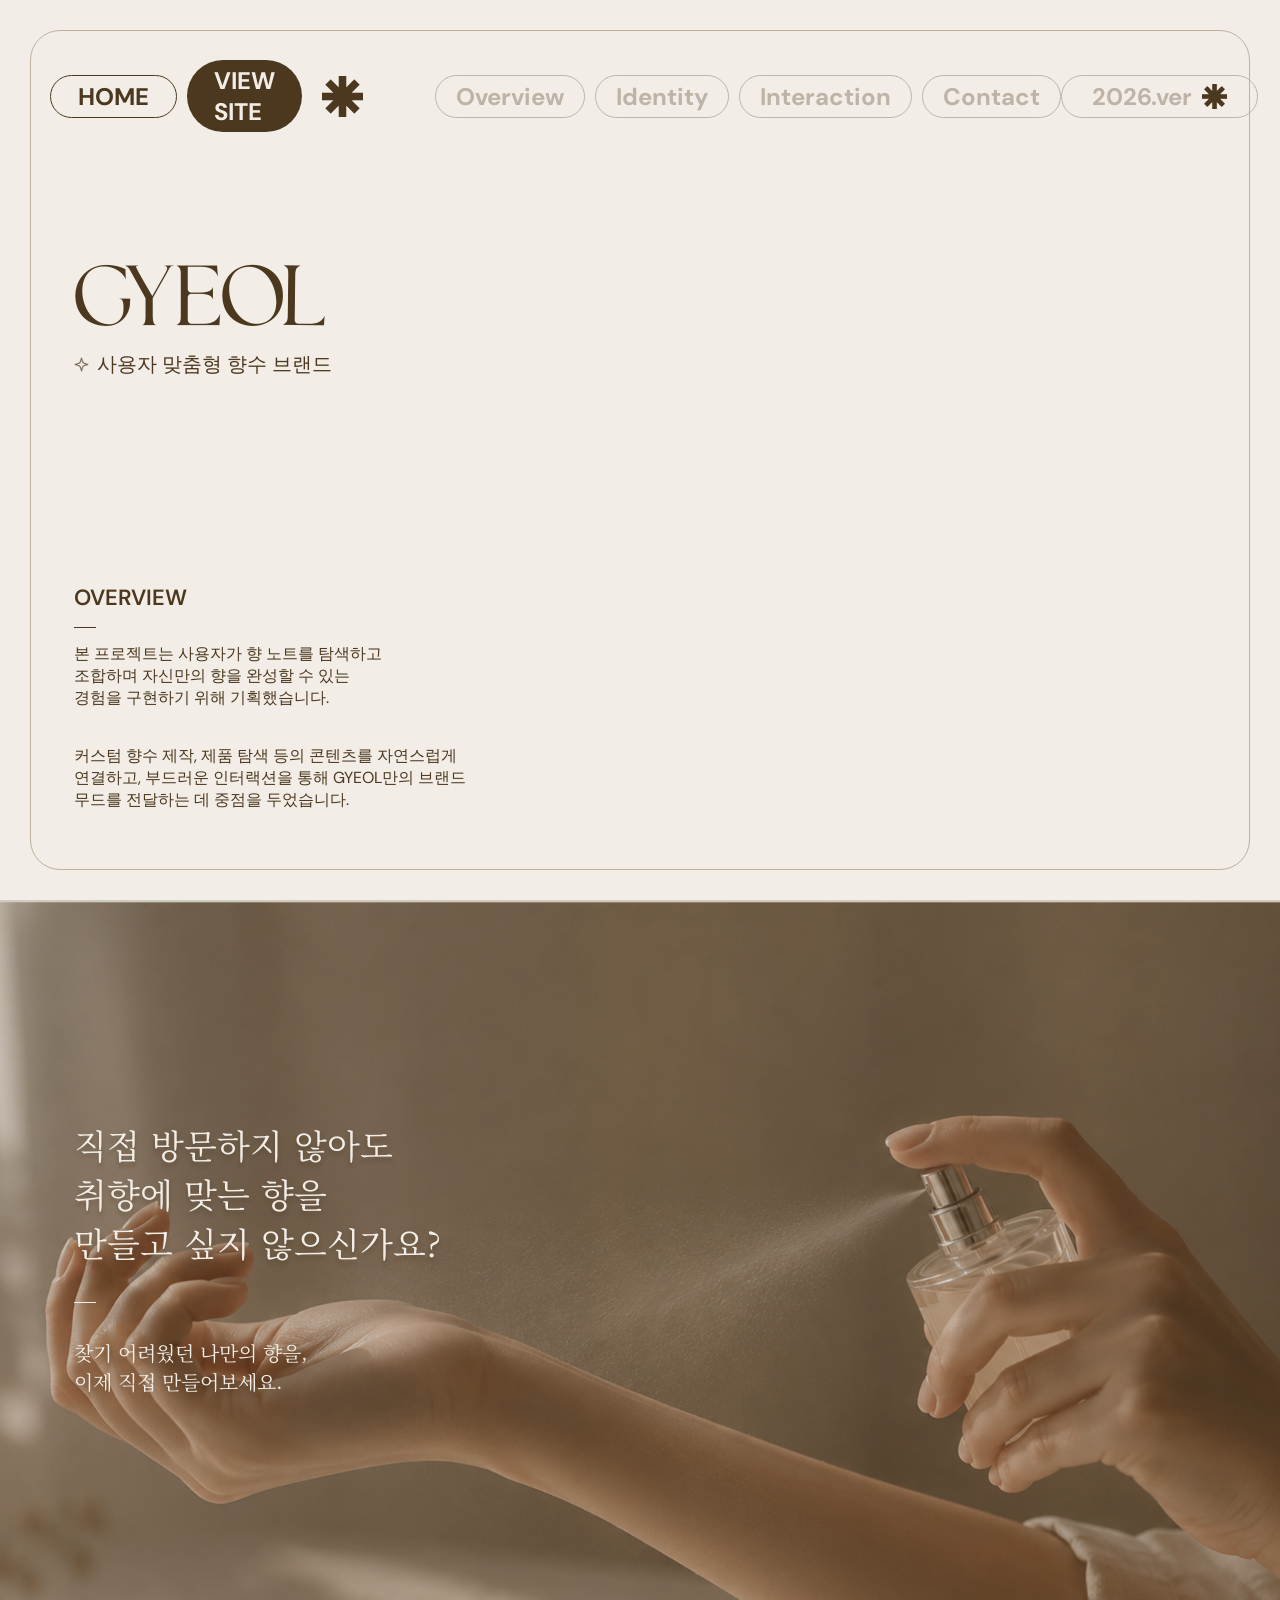
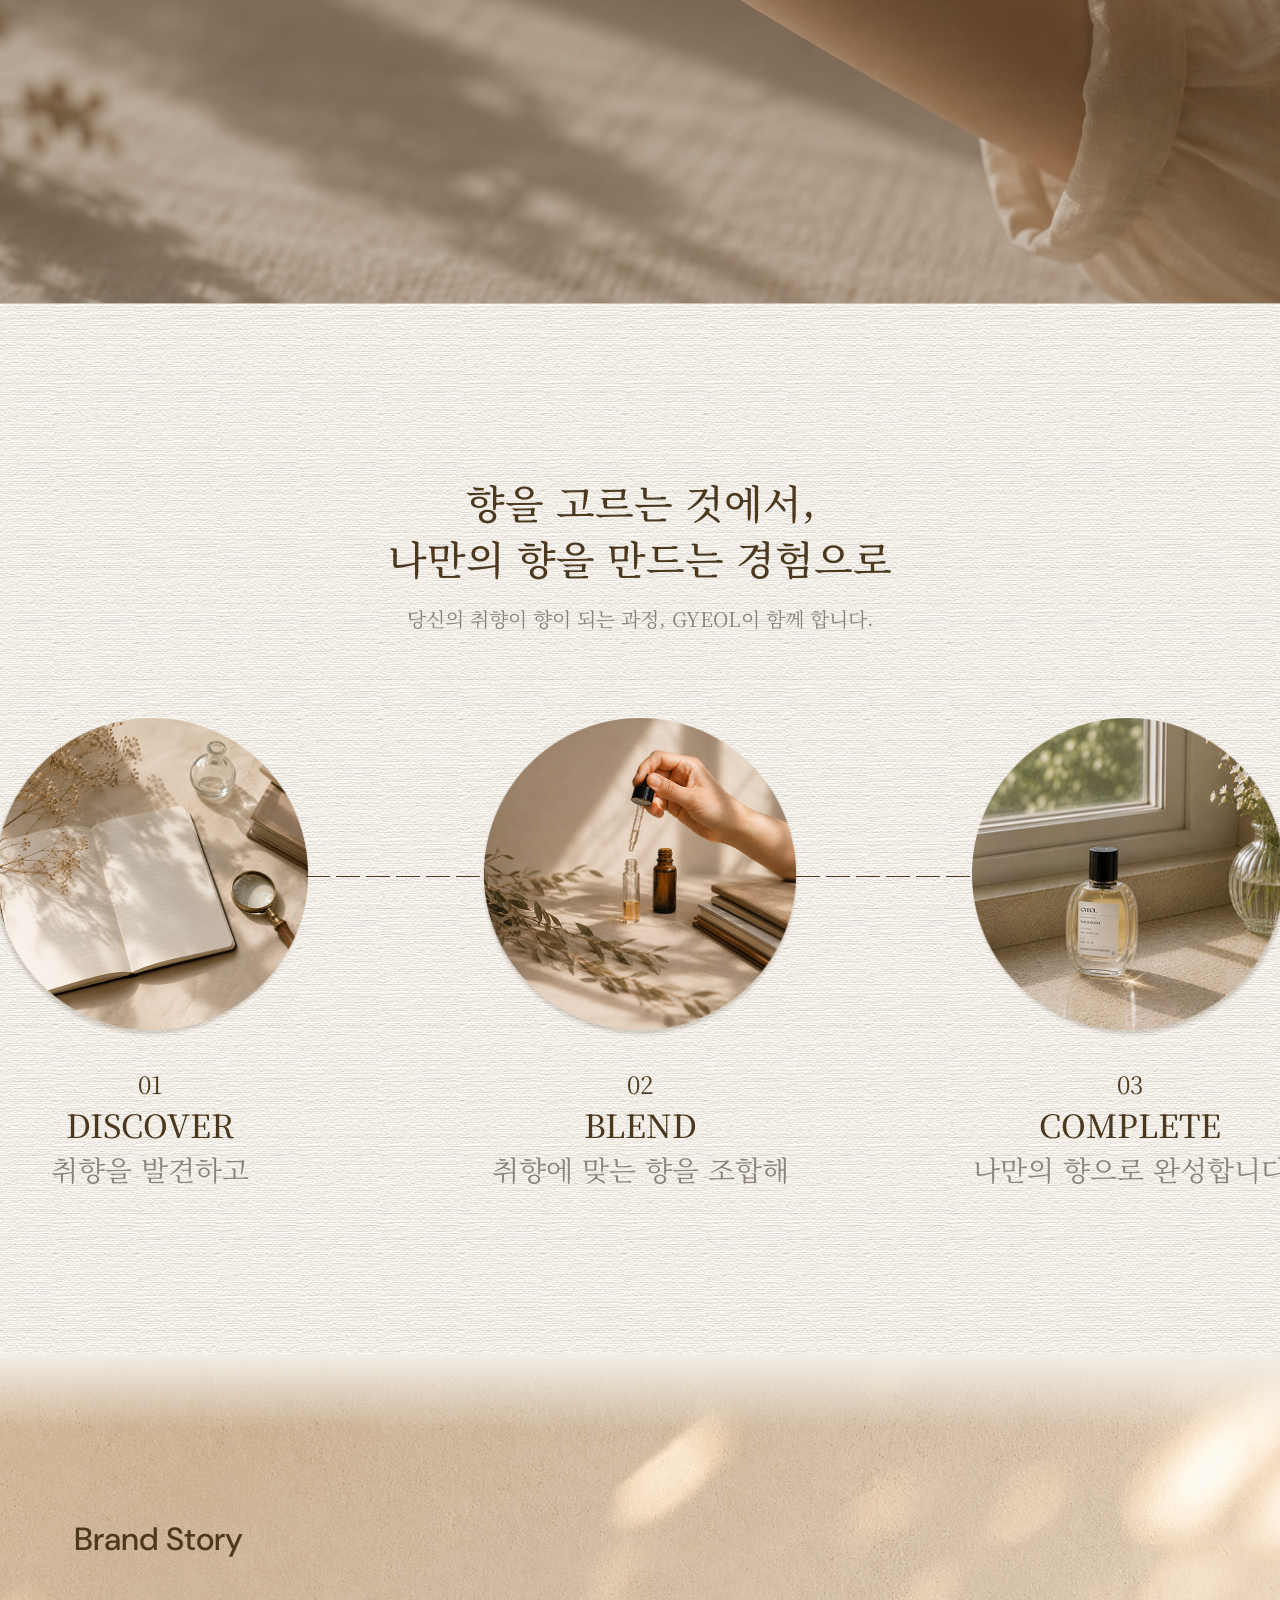
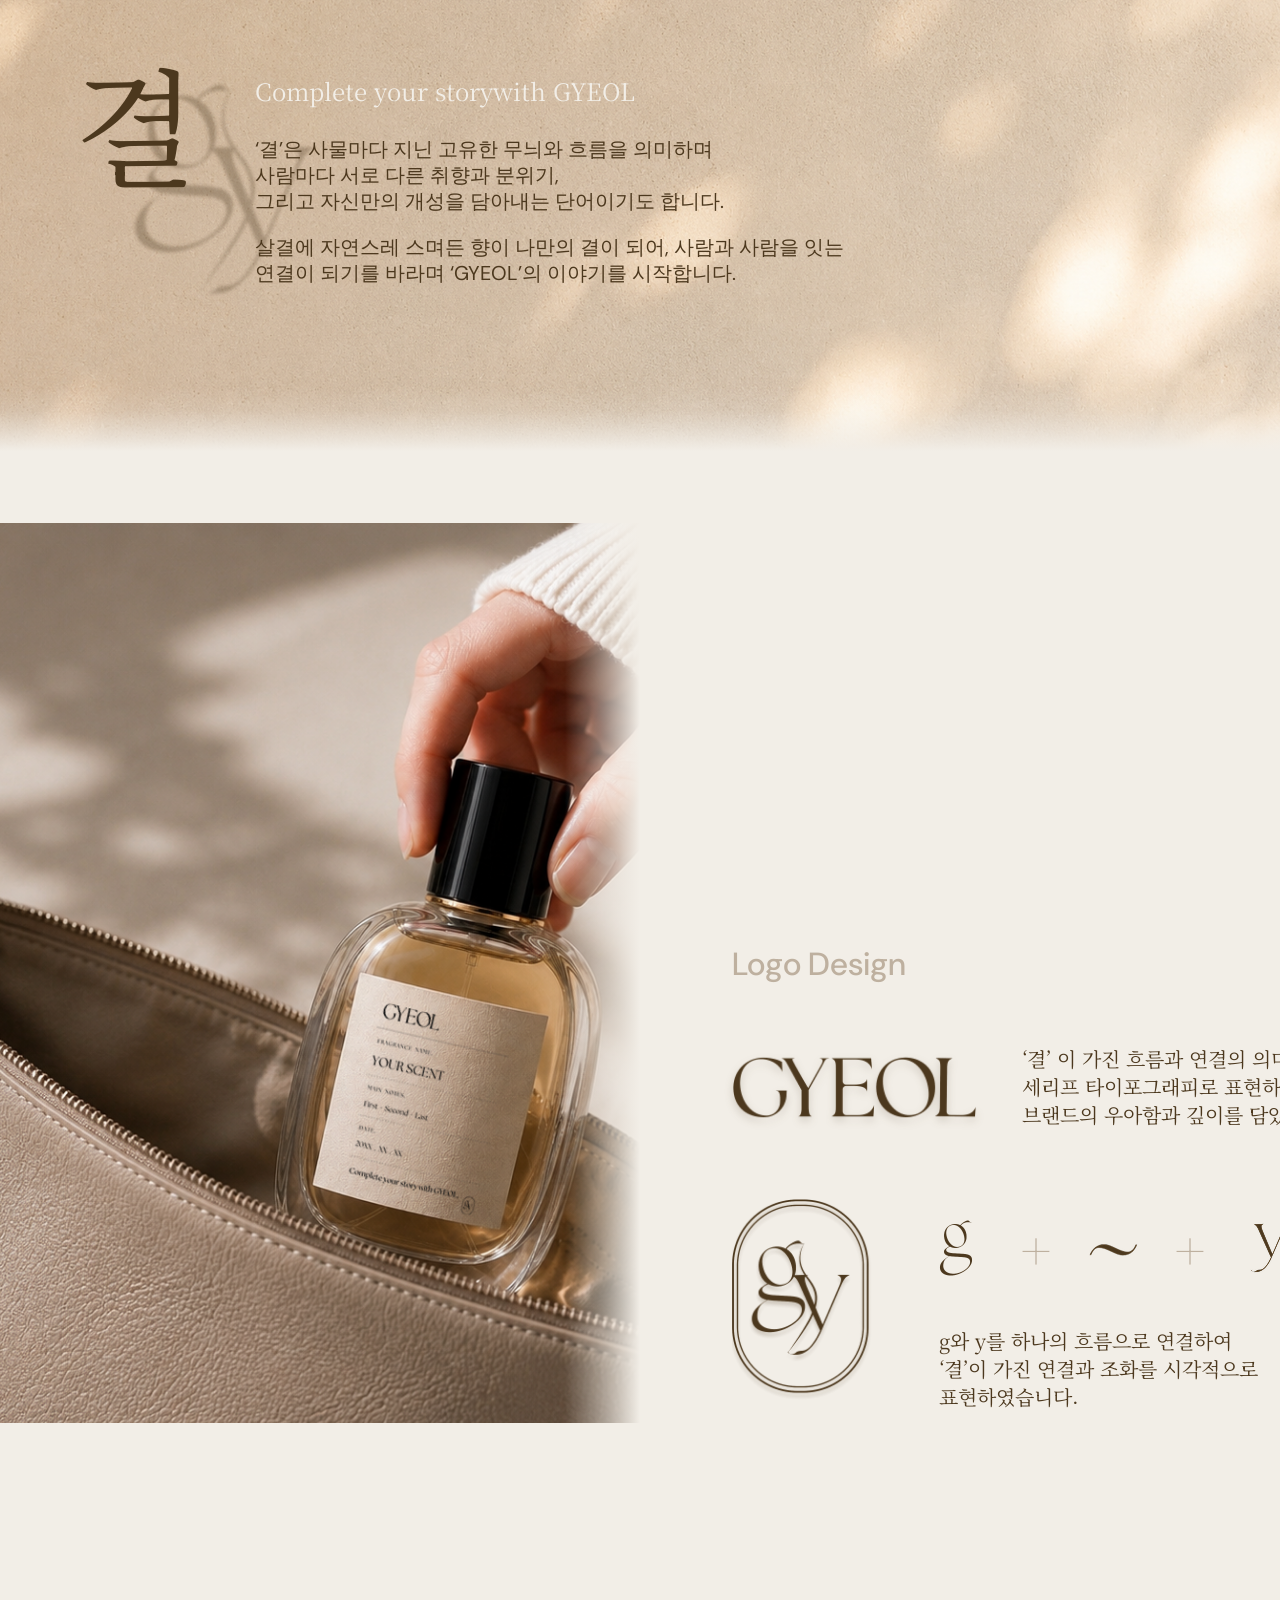
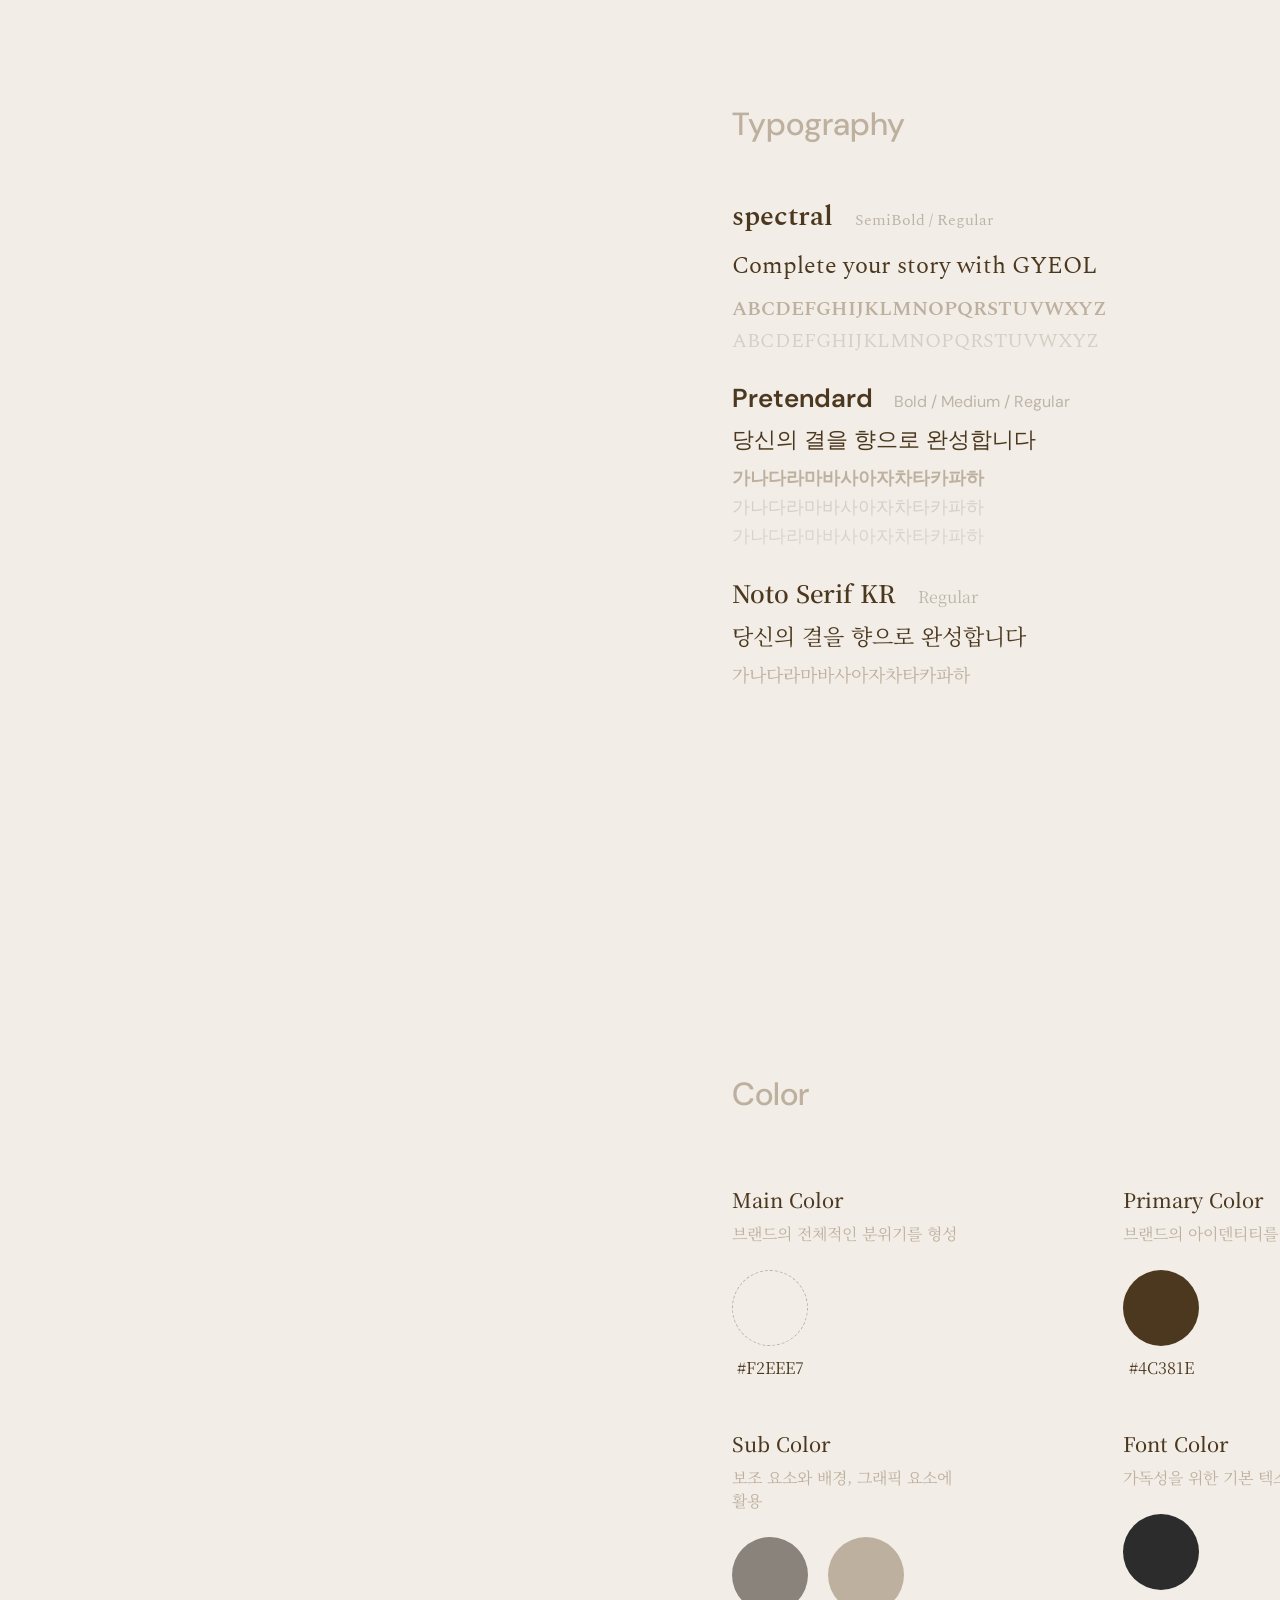
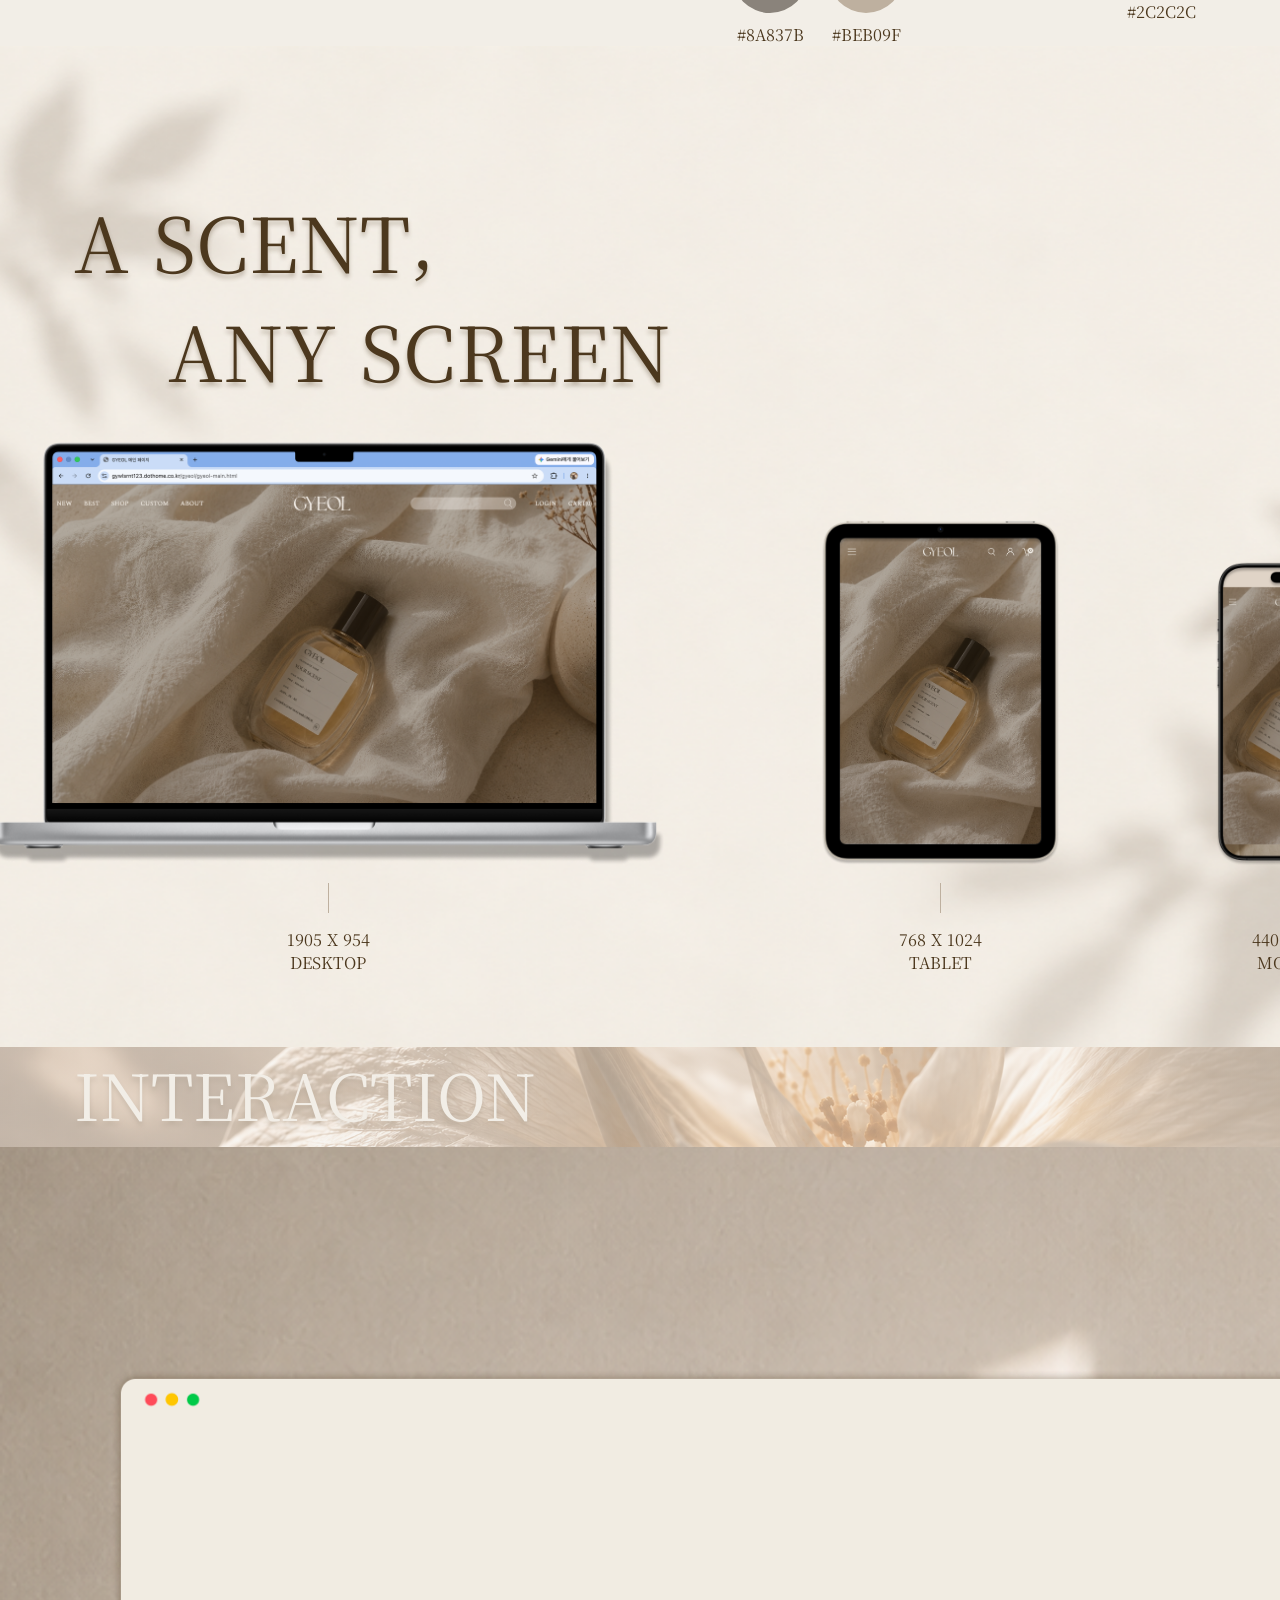
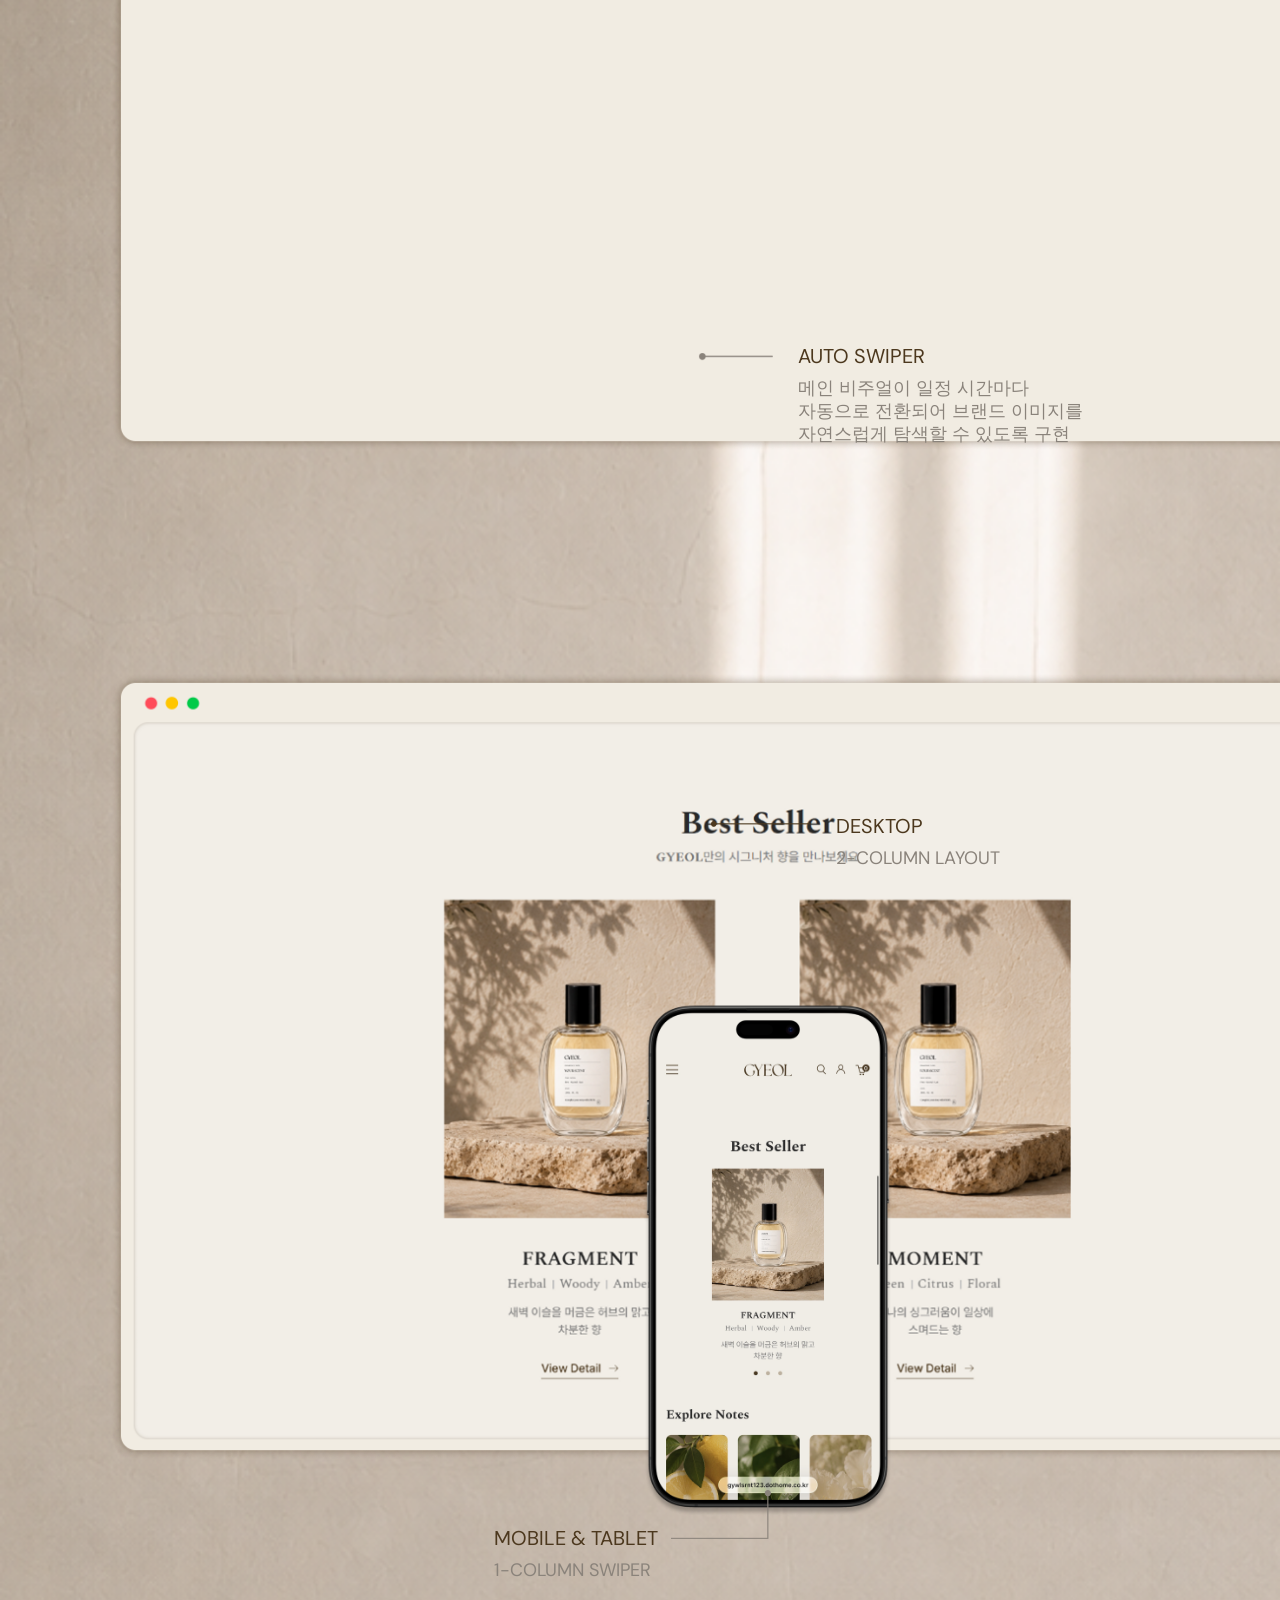
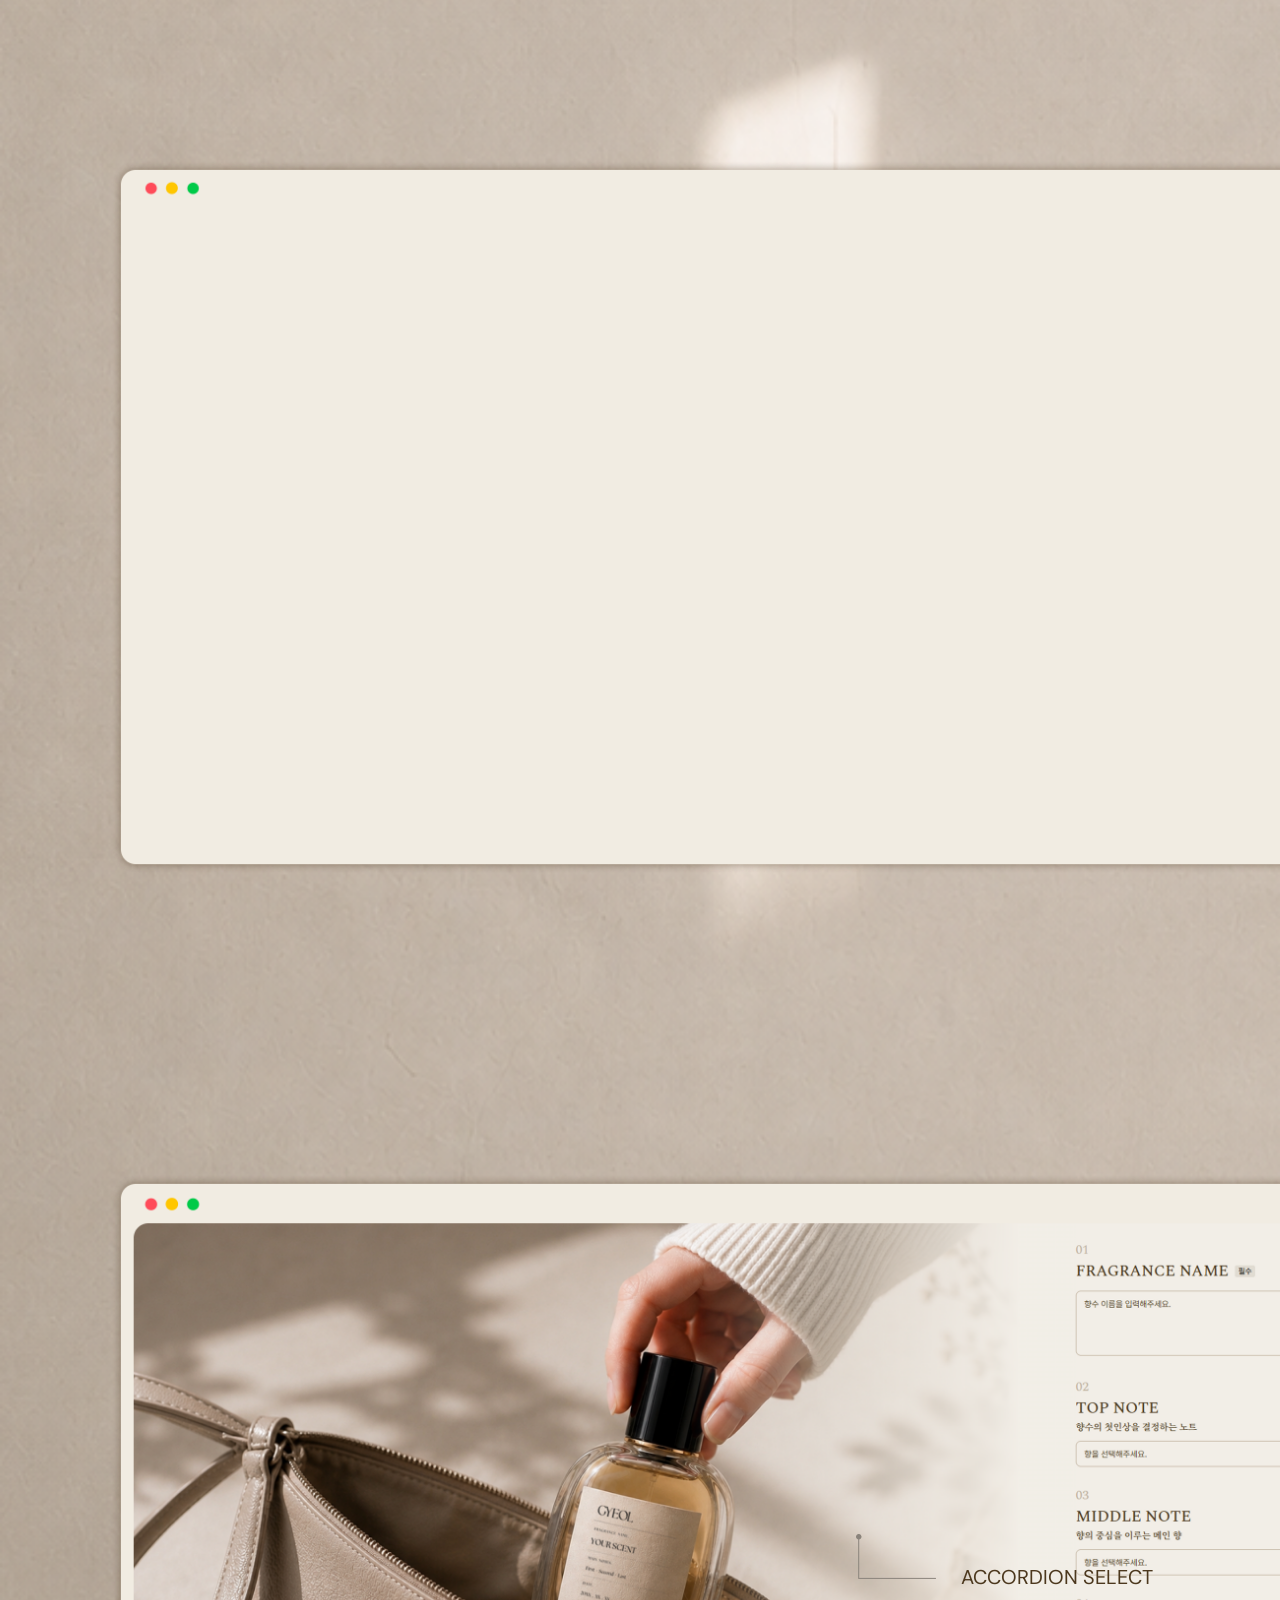
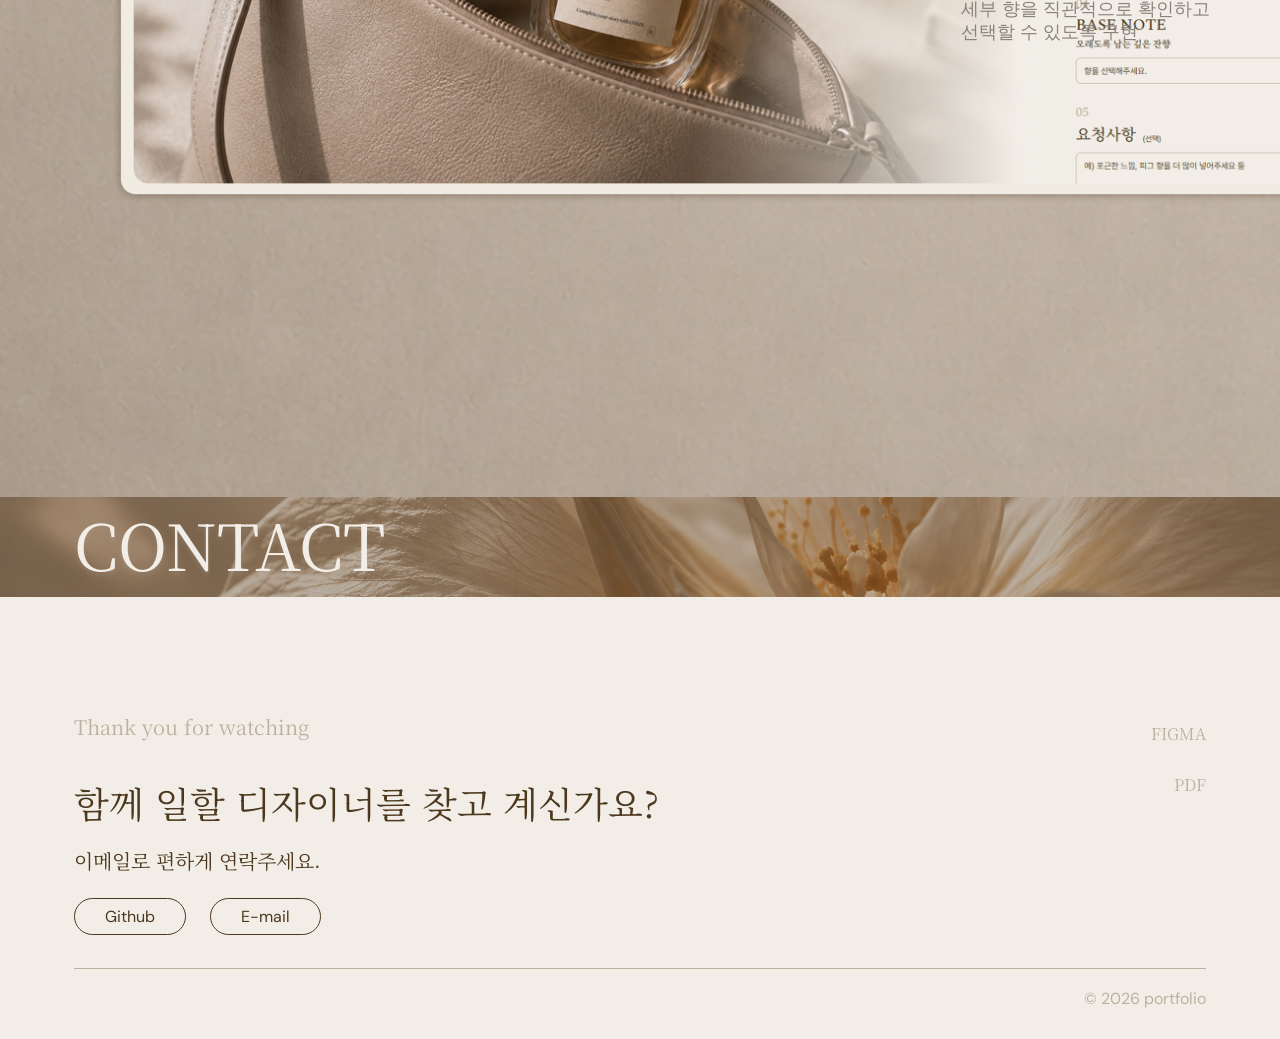
==== commit bd486773: "Update portfolio contact links and add project PDFs" ====
--- a/gyeol-project.html
+++ b/gyeol-project.html
@@ -398,6 +398,7 @@
             </div>
             <div class="contact-right">
                 <a class="noto" href="https://www.figma.com/design/eHbIeuLdFx3pdR18Tp4HQK/GYEOL?m=auto&t=K8bXo7rWv0YH0FYU-1">FIGMA</a>
+                <a class="noto" href="source/gyeol/GYEOL.pdf" target="_blank" rel="noopener">PDF</a>
             </div>
         </div>
         <div class="contact-bottom">
@@ -463,4 +464,4 @@
         })();
     </script>
 </body>
-</html>+</html>
--- a/portfolio.css
+++ b/portfolio.css
@@ -1984,6 +1984,12 @@
 .contact-right a{
     color: #BEB09F;
     padding: 10px 0 10px 10px;
+}
+#gyeol-contact .contact-right{
+    display: flex;
+    flex-direction: column;
+    align-items: flex-end;
+    gap: 8px;
 }
 .contact-bottom{
     position: absolute;
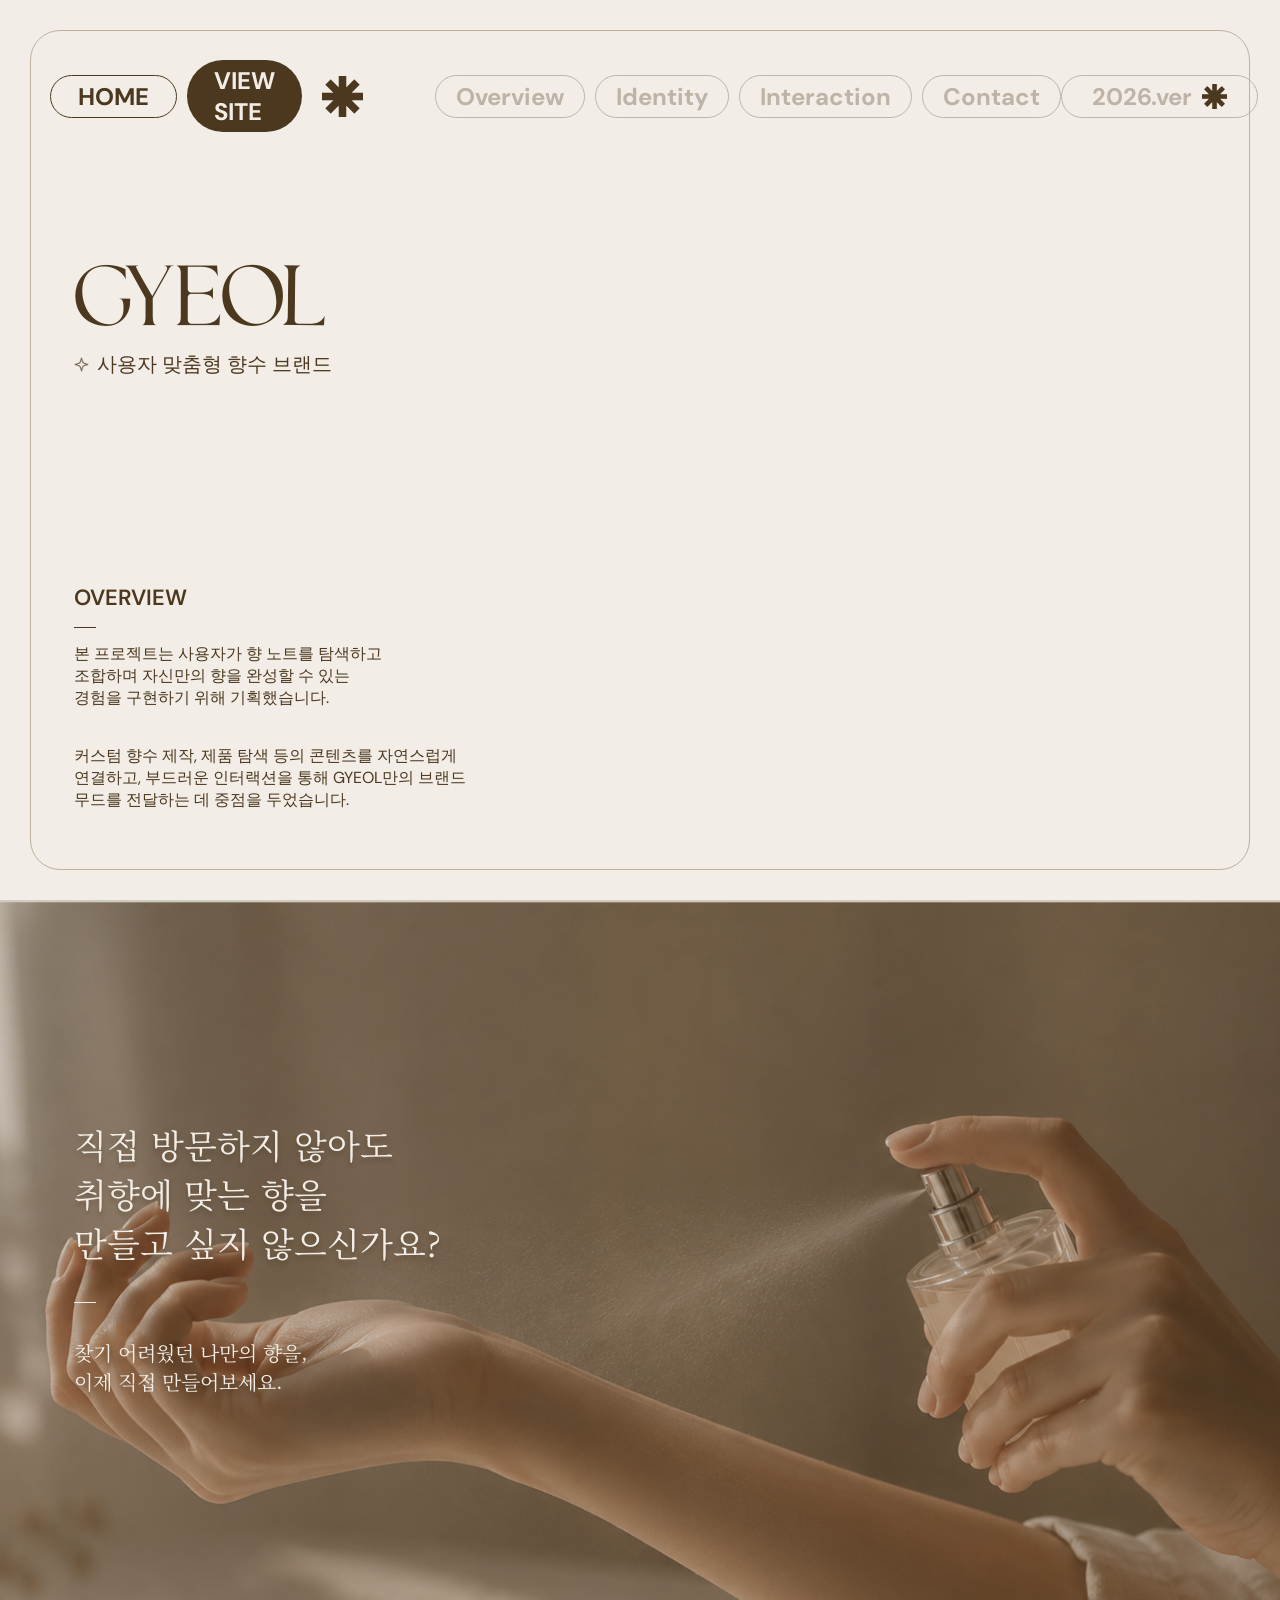
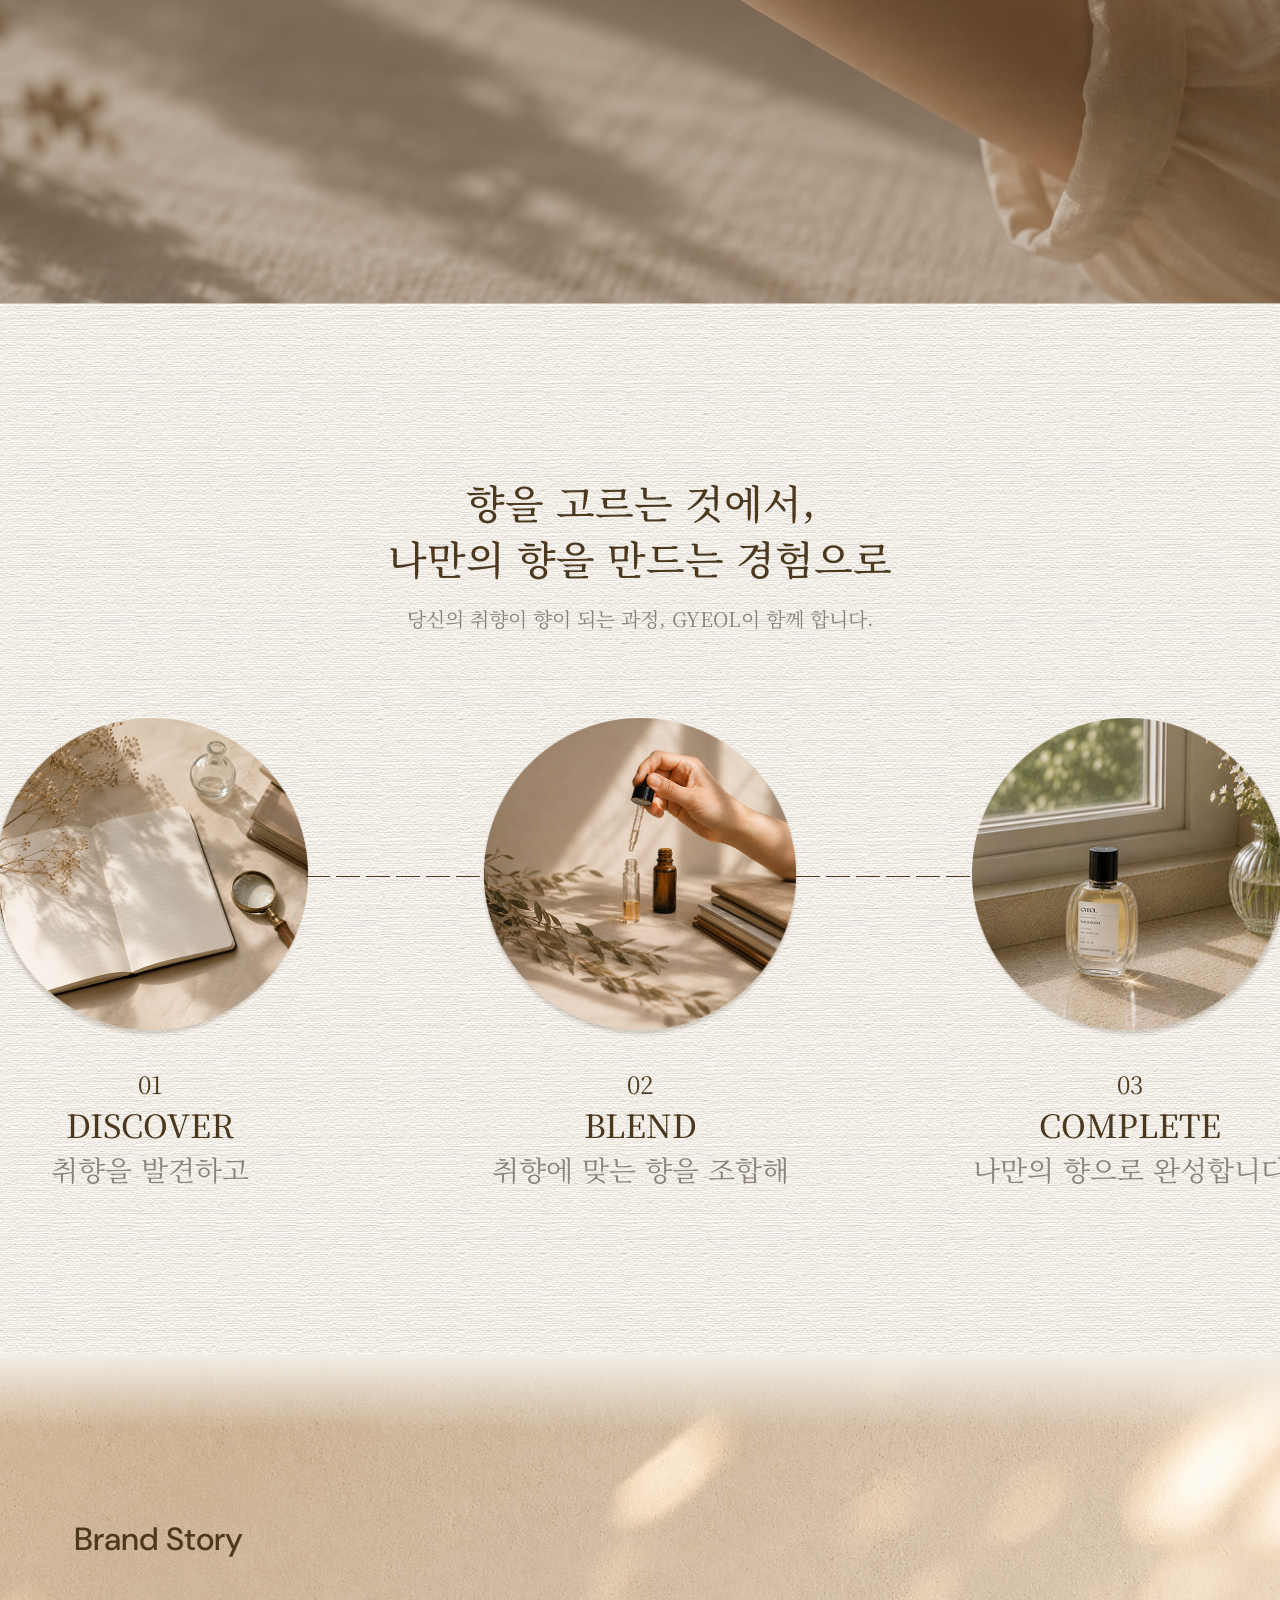
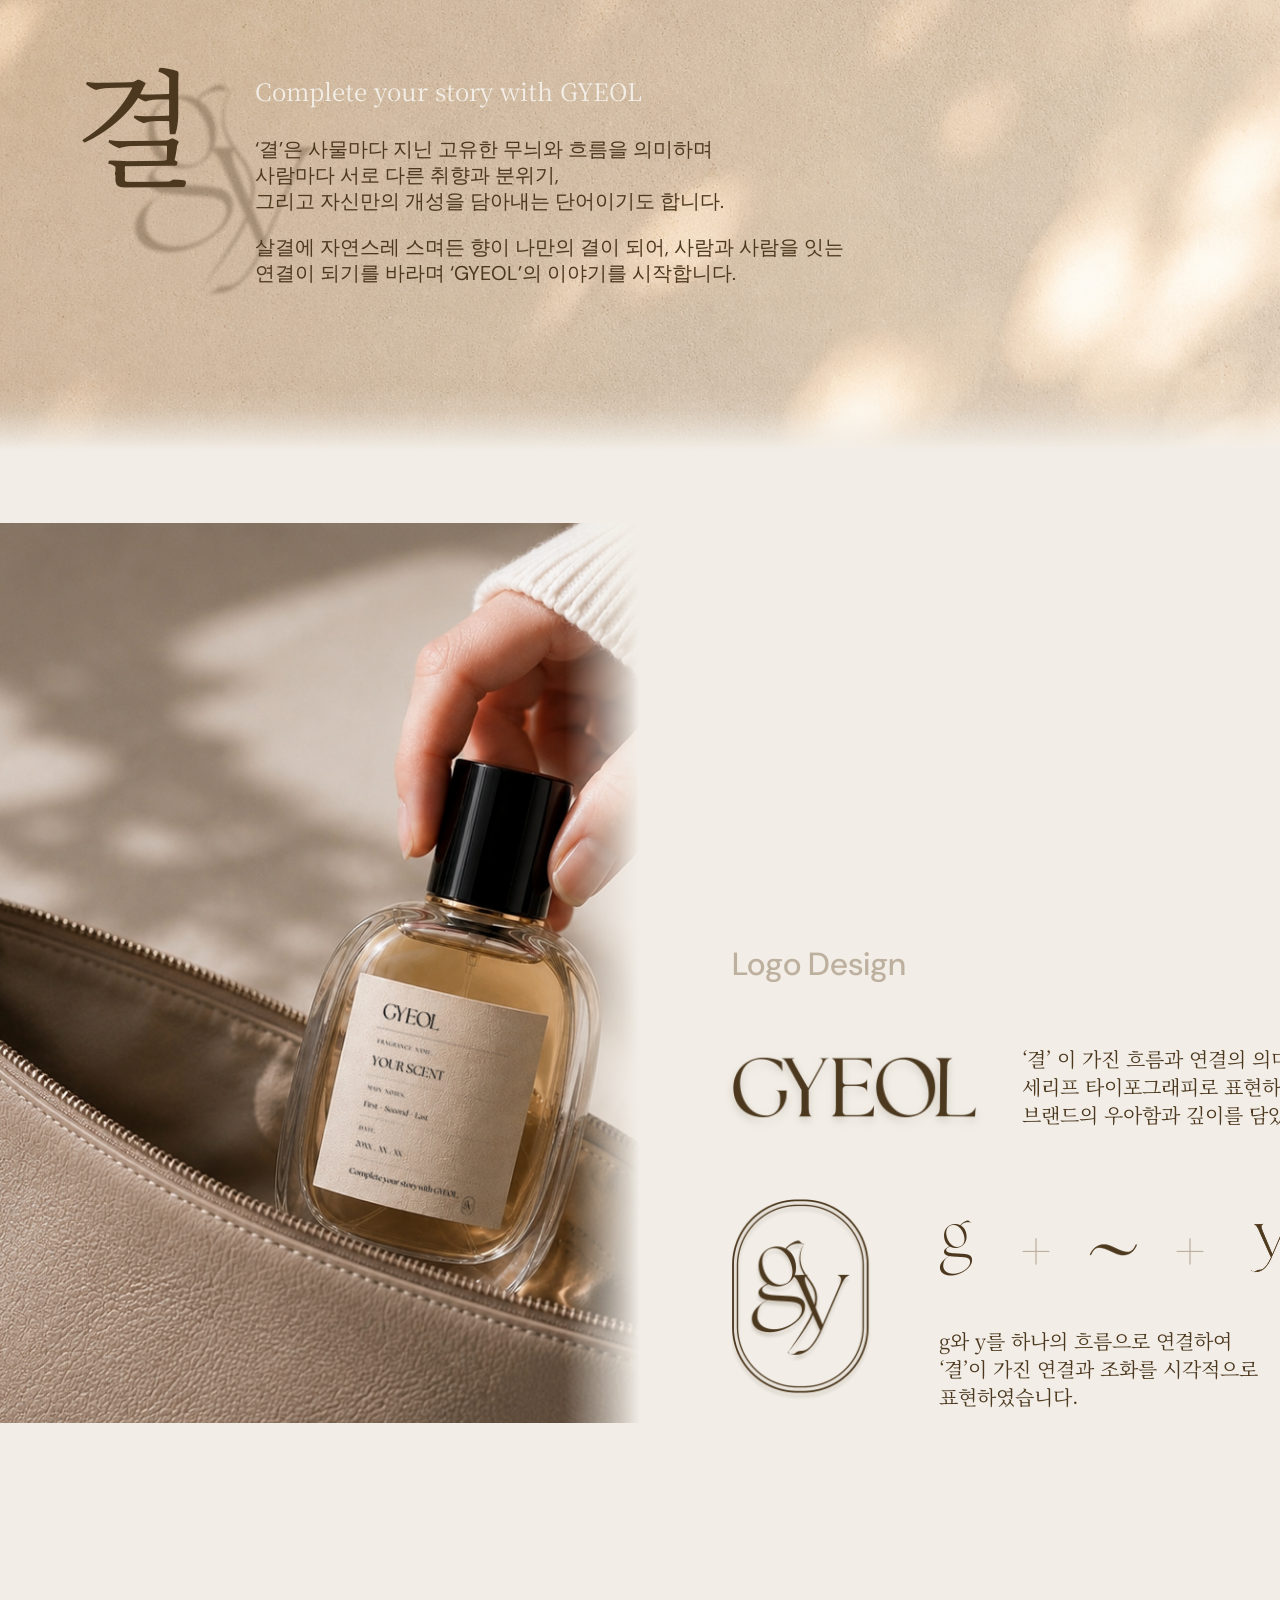
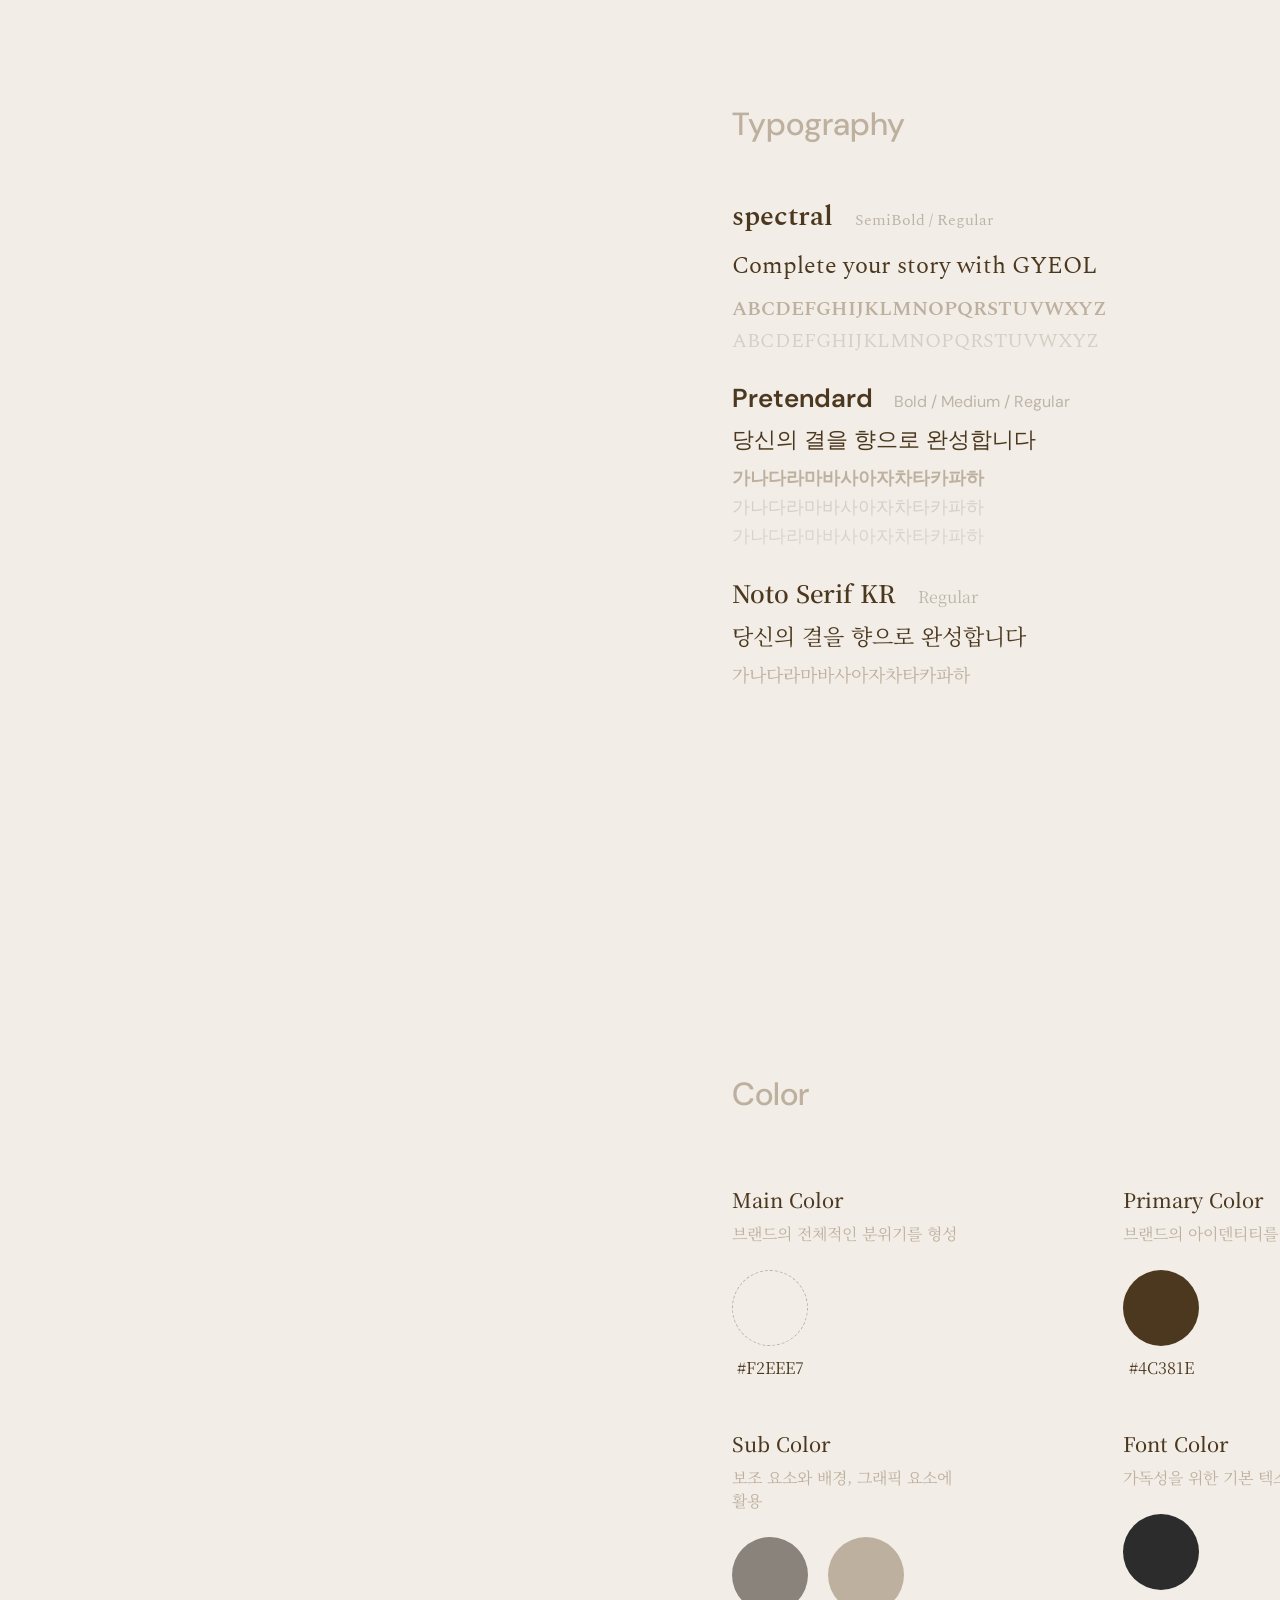
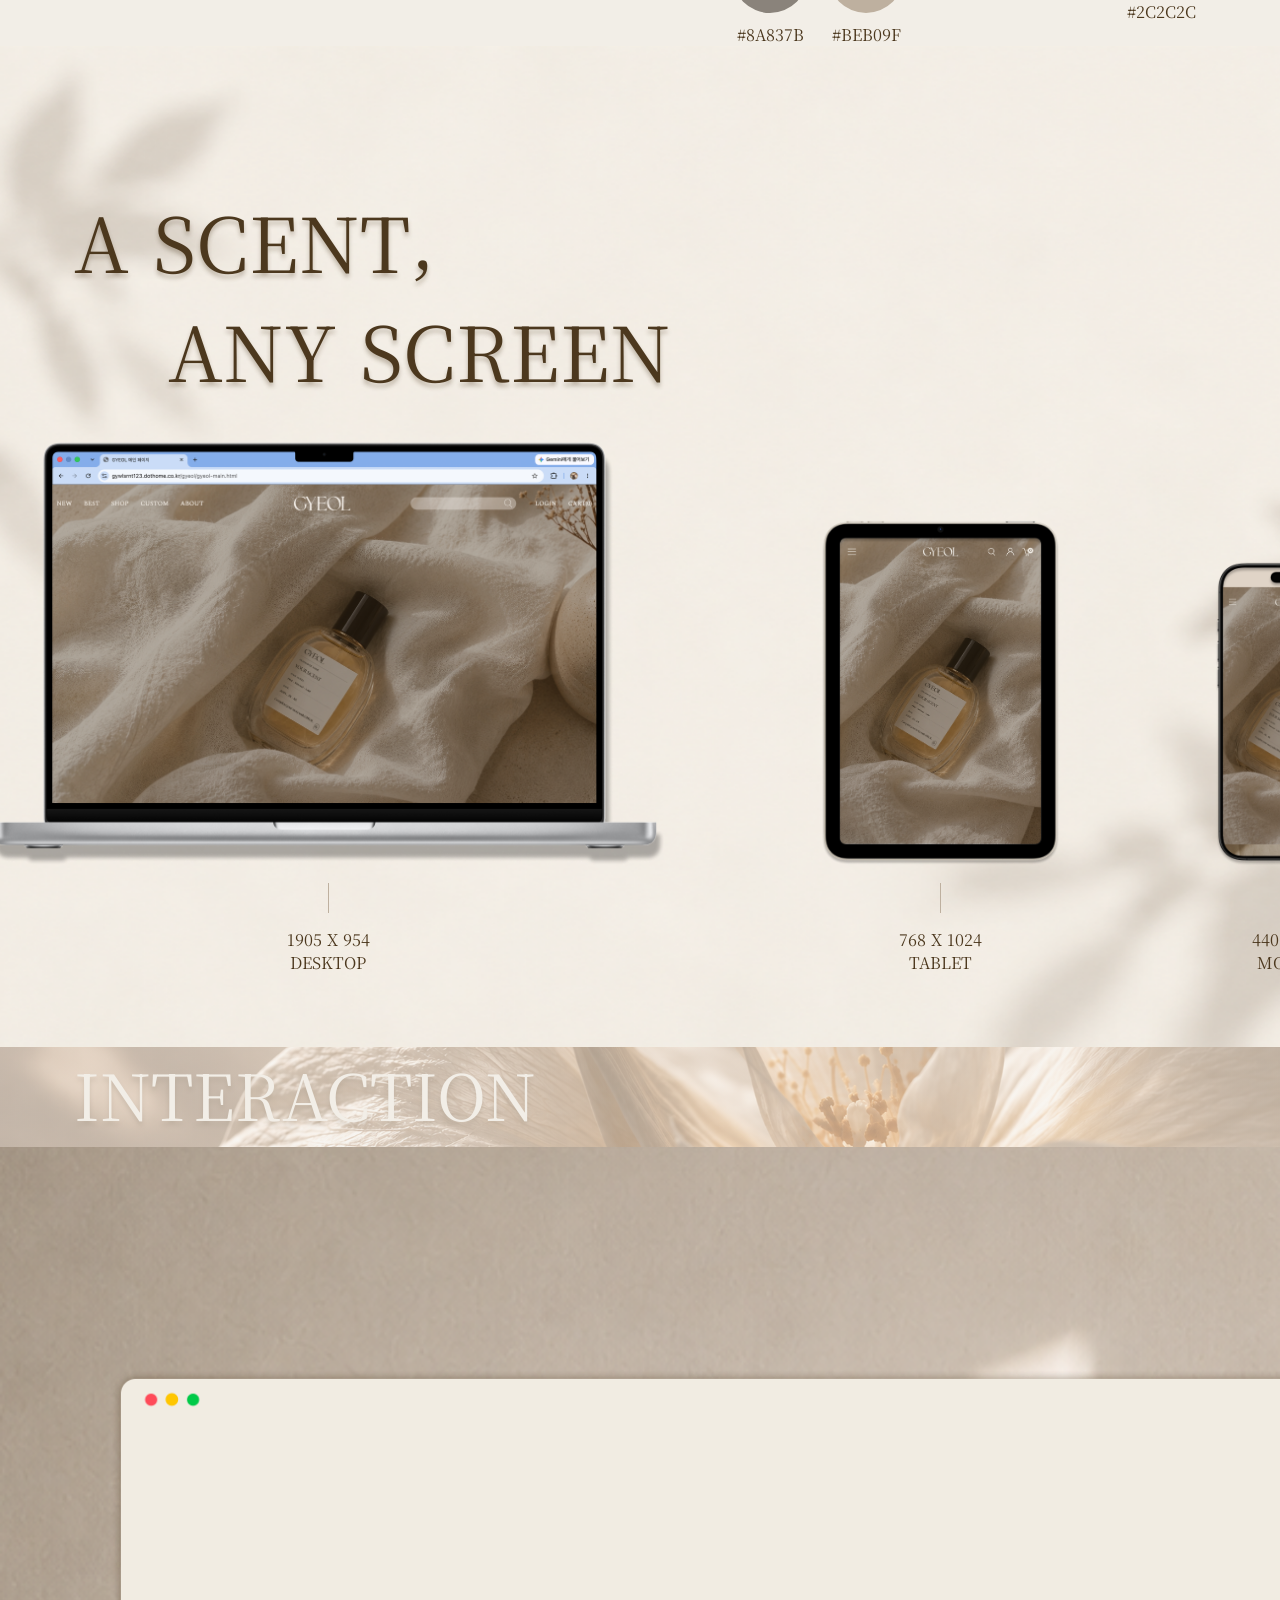
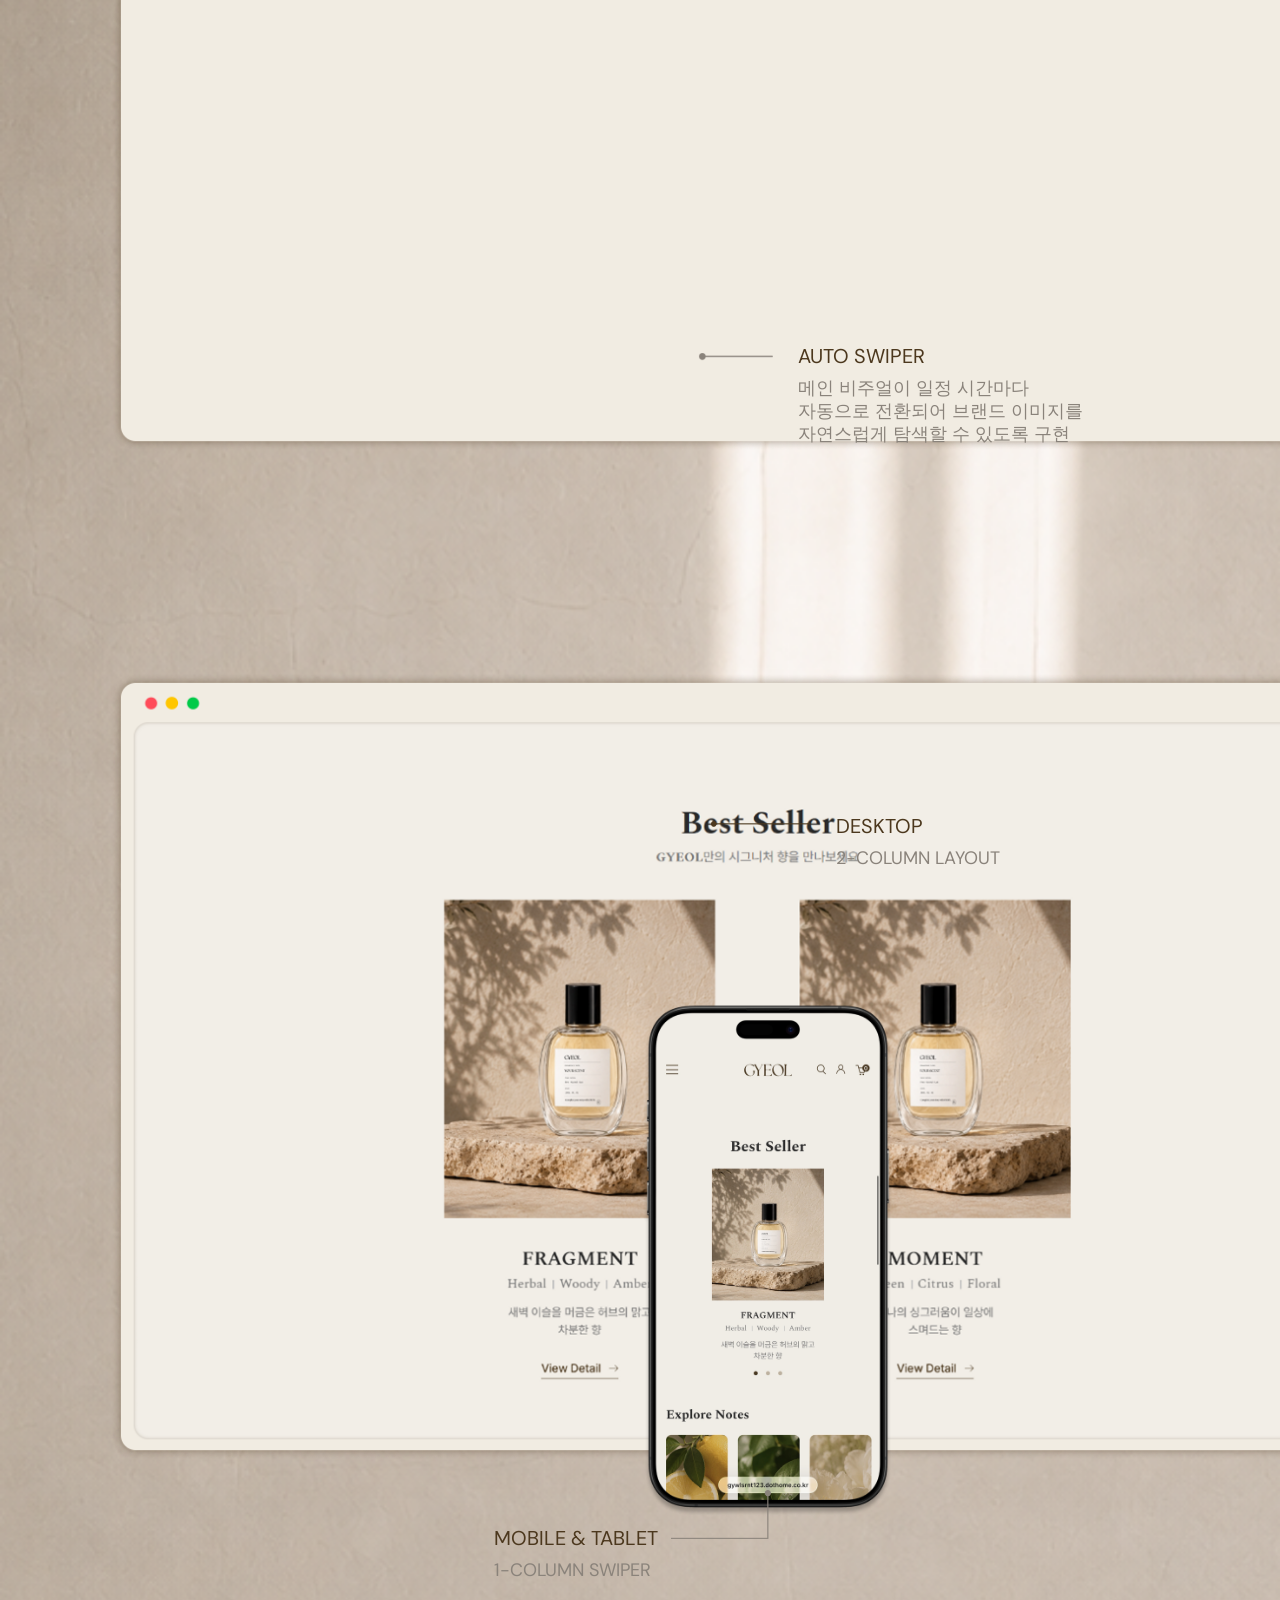
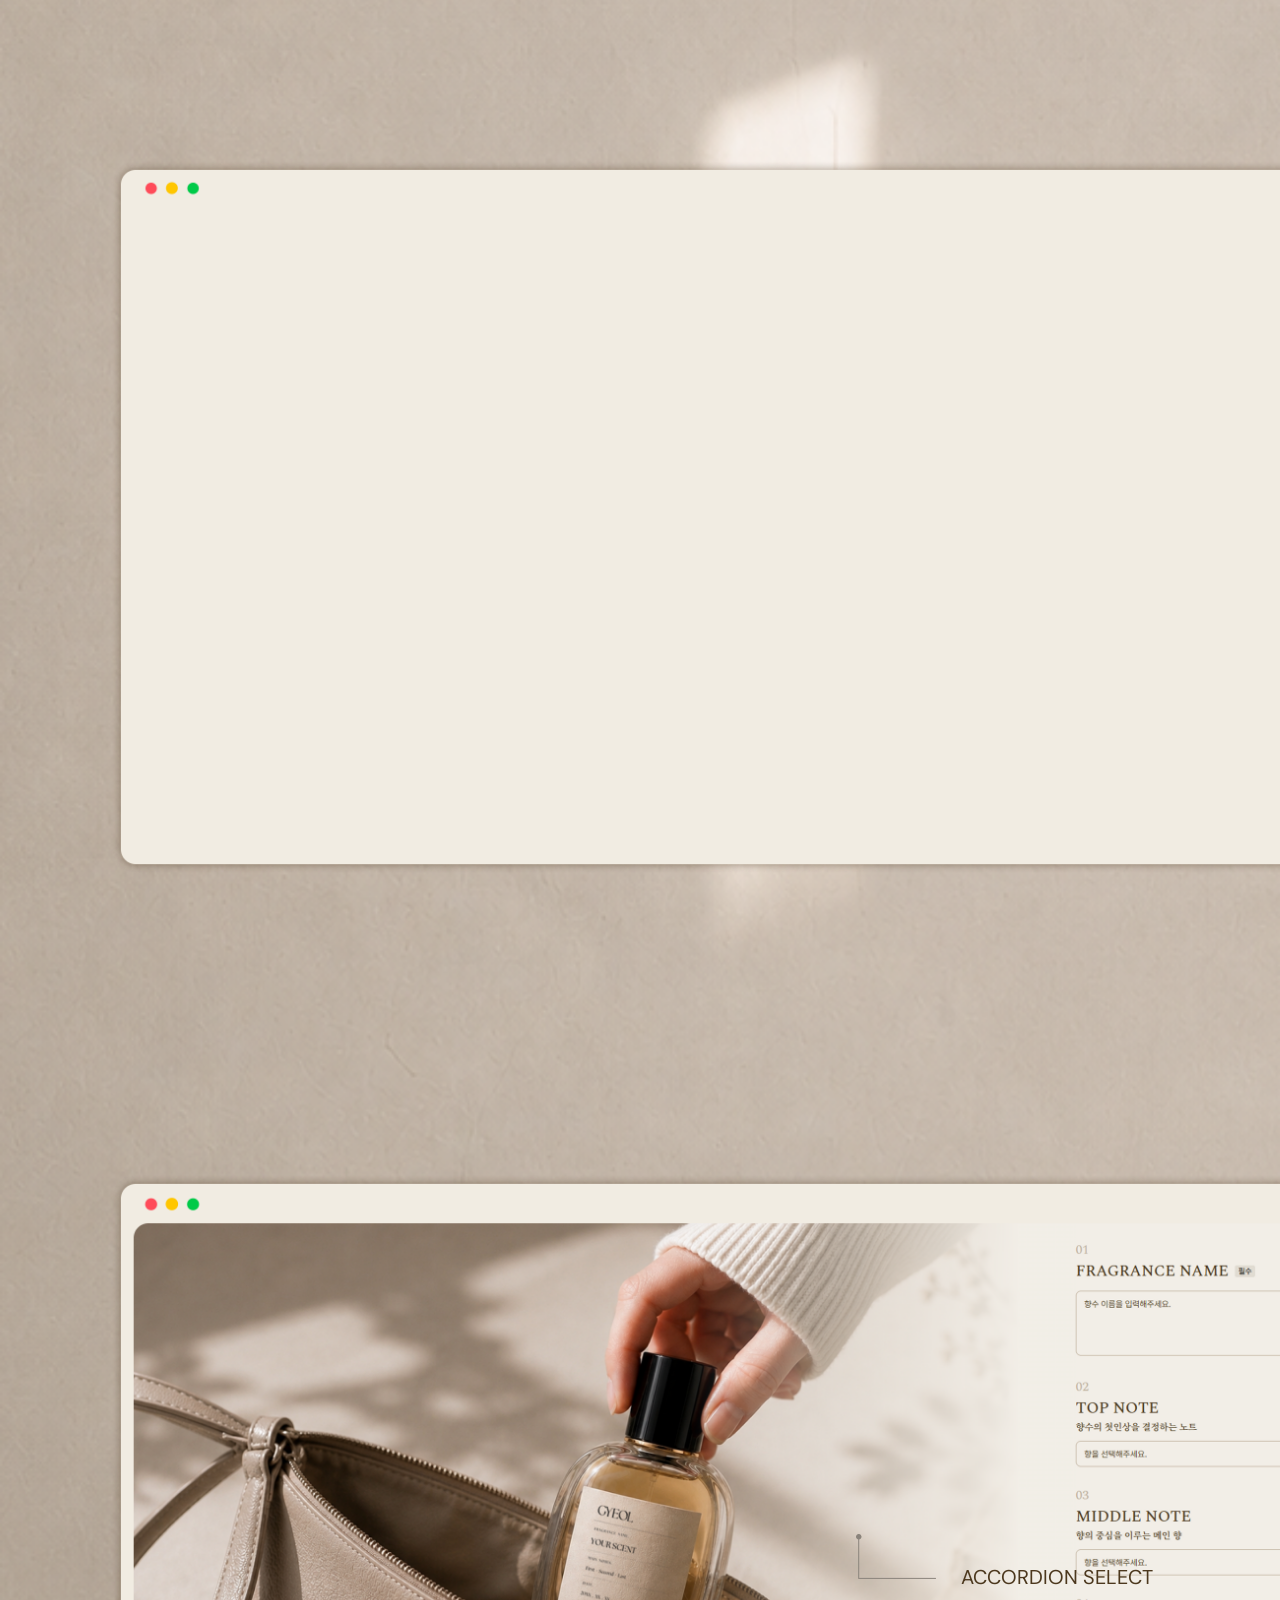
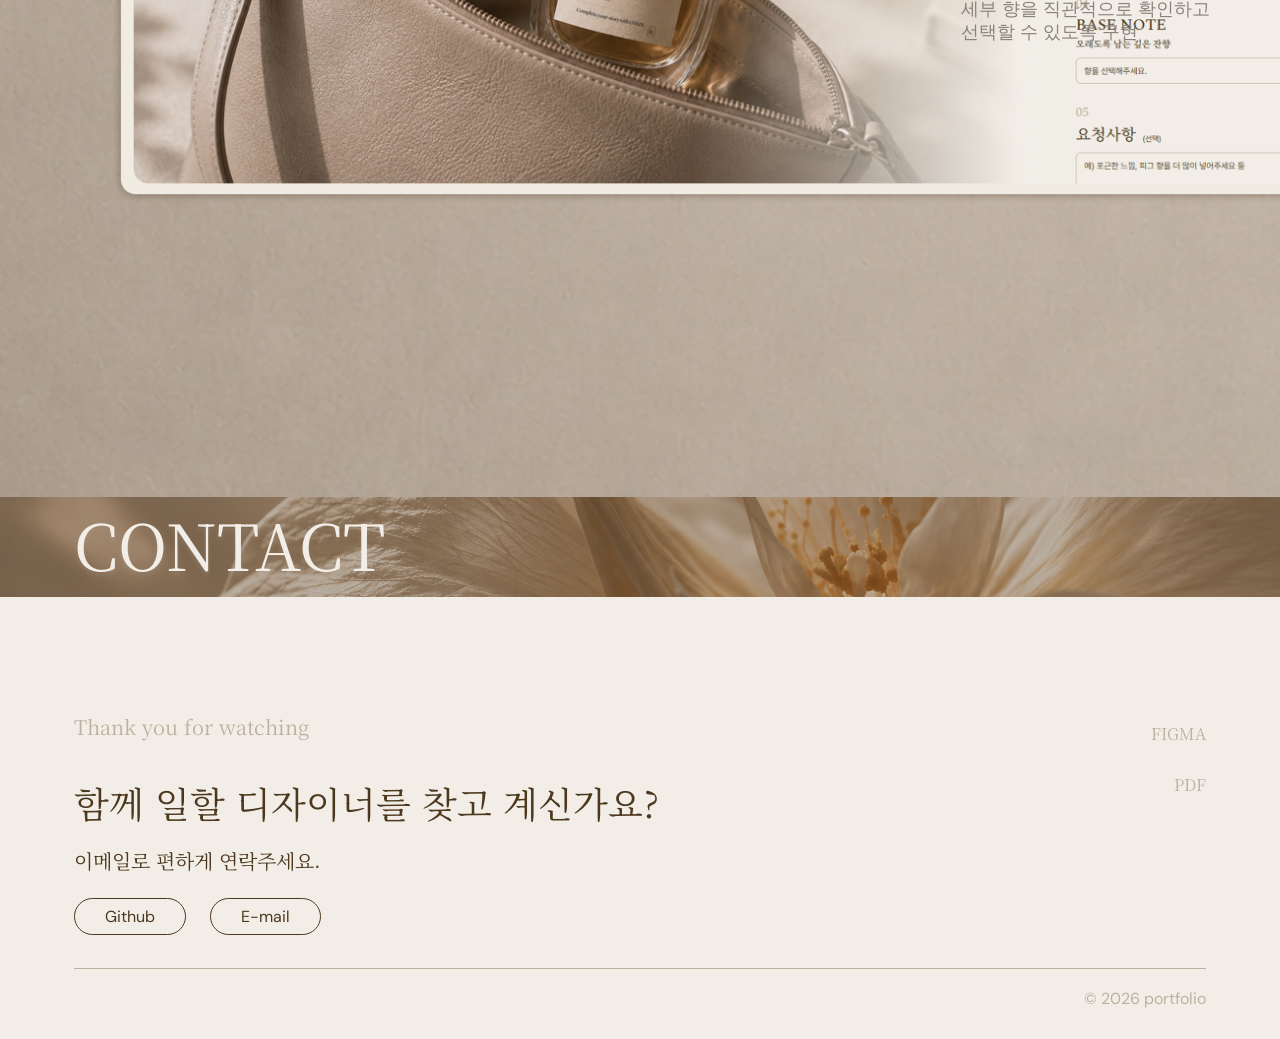
==== commit edd5204a: "Fix spacing in GYEOL project tagline" ====
--- a/gyeol-project.html
+++ b/gyeol-project.html
@@ -117,7 +117,7 @@
                 </h3>
             </div>
             <div class="right-typo">
-                <p class="noto">Complete your storywith GYEOL</p>
+                <p class="noto">Complete your story with GYEOL</p>
                 <p>
                     ‘결’은 사물마다 지닌 고유한 무늬와 흐름을 의미하며
                     <br>
--- a/portfolio.css
+++ b/portfolio.css
@@ -45,6 +45,20 @@
     font-weight: 400;
     font-family: "Road Rage", "DM Sans", sans-serif;
     font-style: normal;
+}
+@font-face{
+    font-family: "OPTIBankGothic";
+    src: url("source/fonts/opti-bank-gothic/OPTIBankGothic-Light.otf") format("opentype");
+    font-weight: 300;
+    font-style: normal;
+    font-display: swap;
+}
+@font-face{
+    font-family: "OPTIBankGothic";
+    src: url("source/fonts/opti-bank-gothic/OPTIBankGothic-Medium.otf") format("opentype");
+    font-weight: 400;
+    font-style: normal;
+    font-display: swap;
 }
 .opti{
     font-family: "OPTIBankGothic", "DM Sans", sans-serif;
